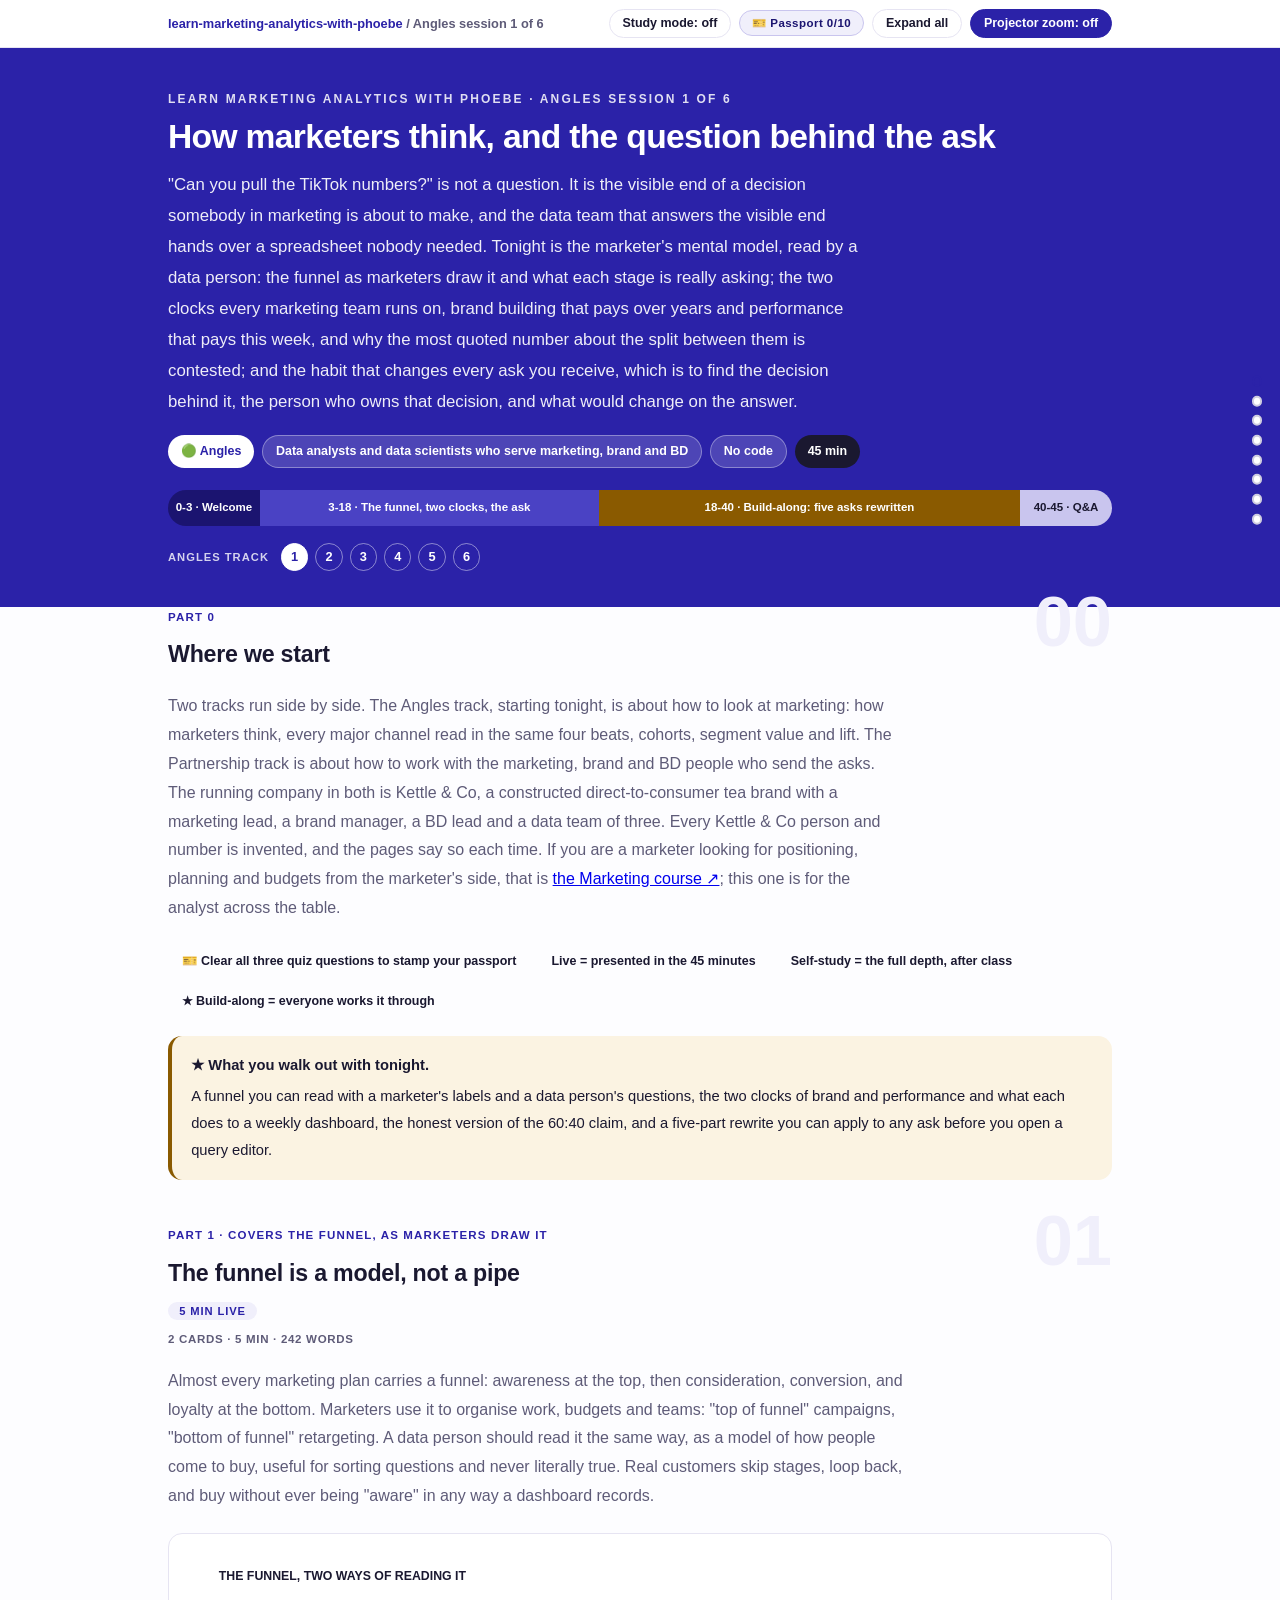
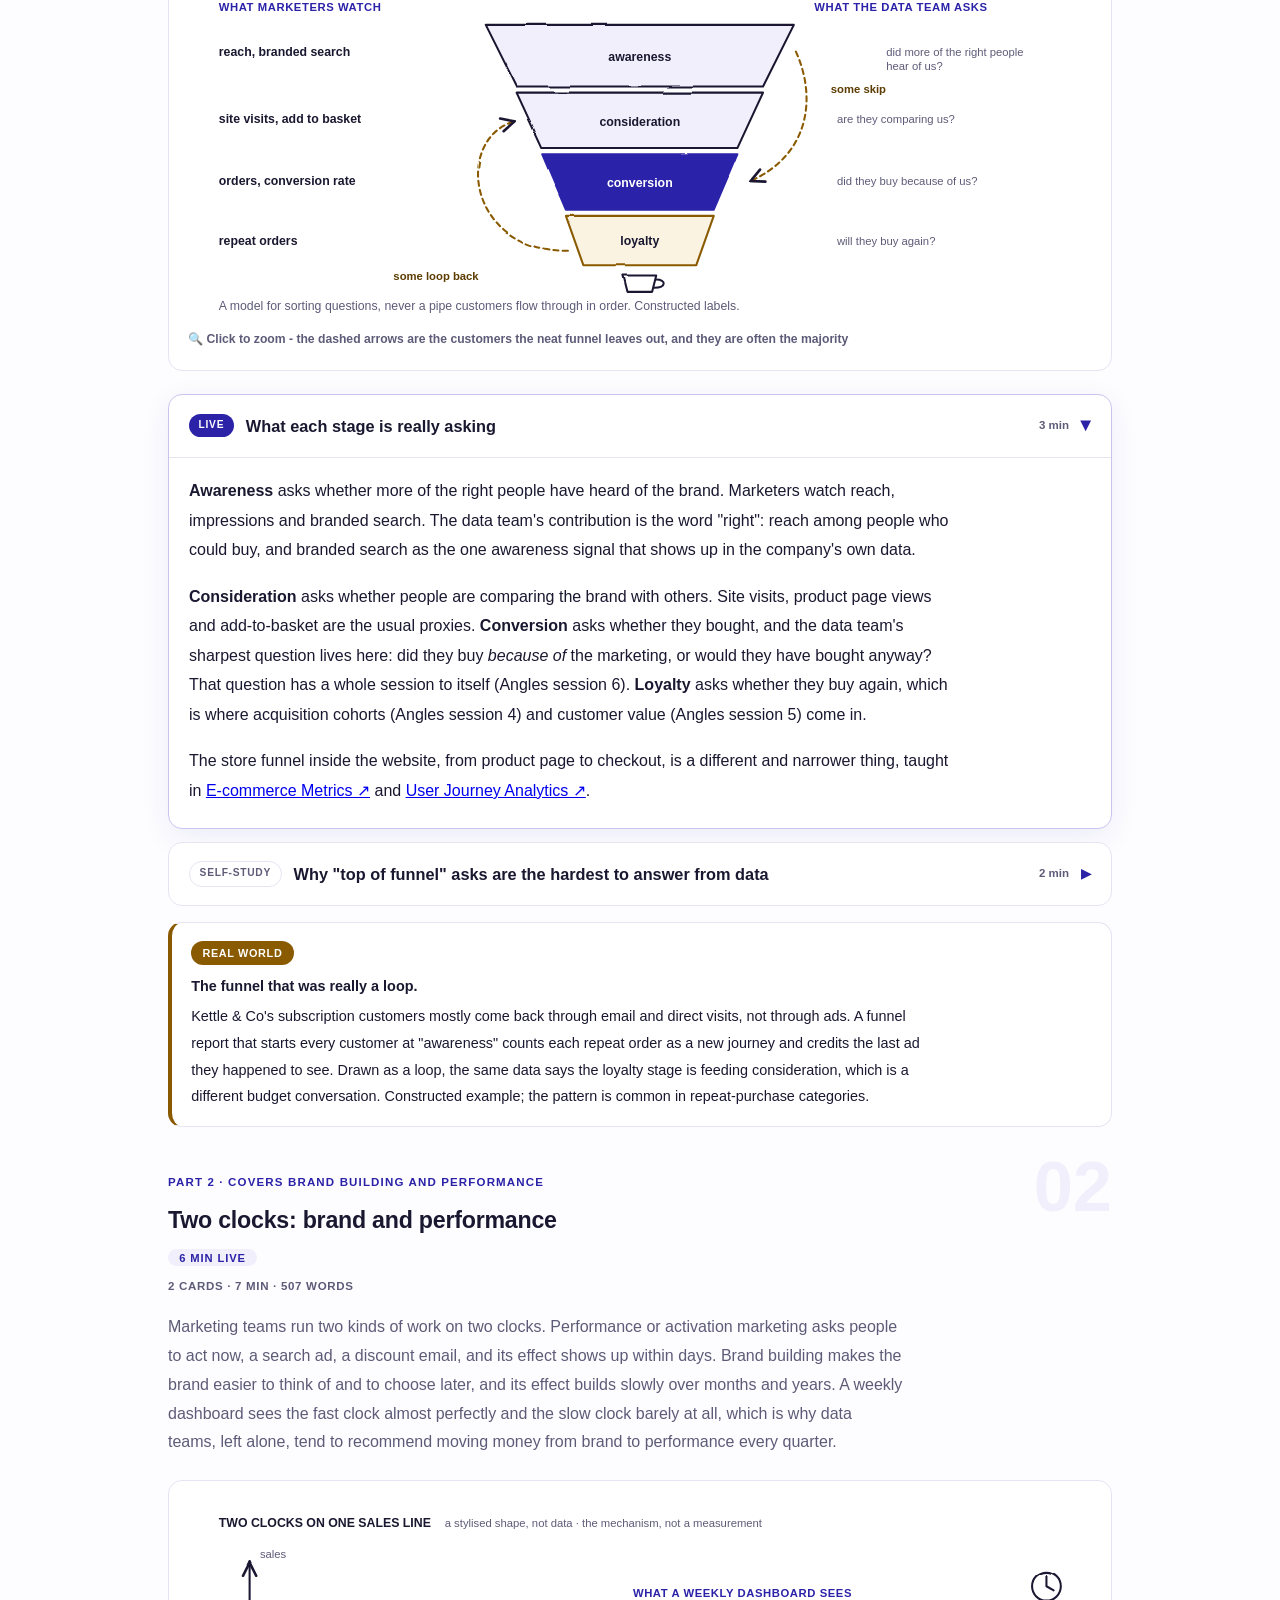
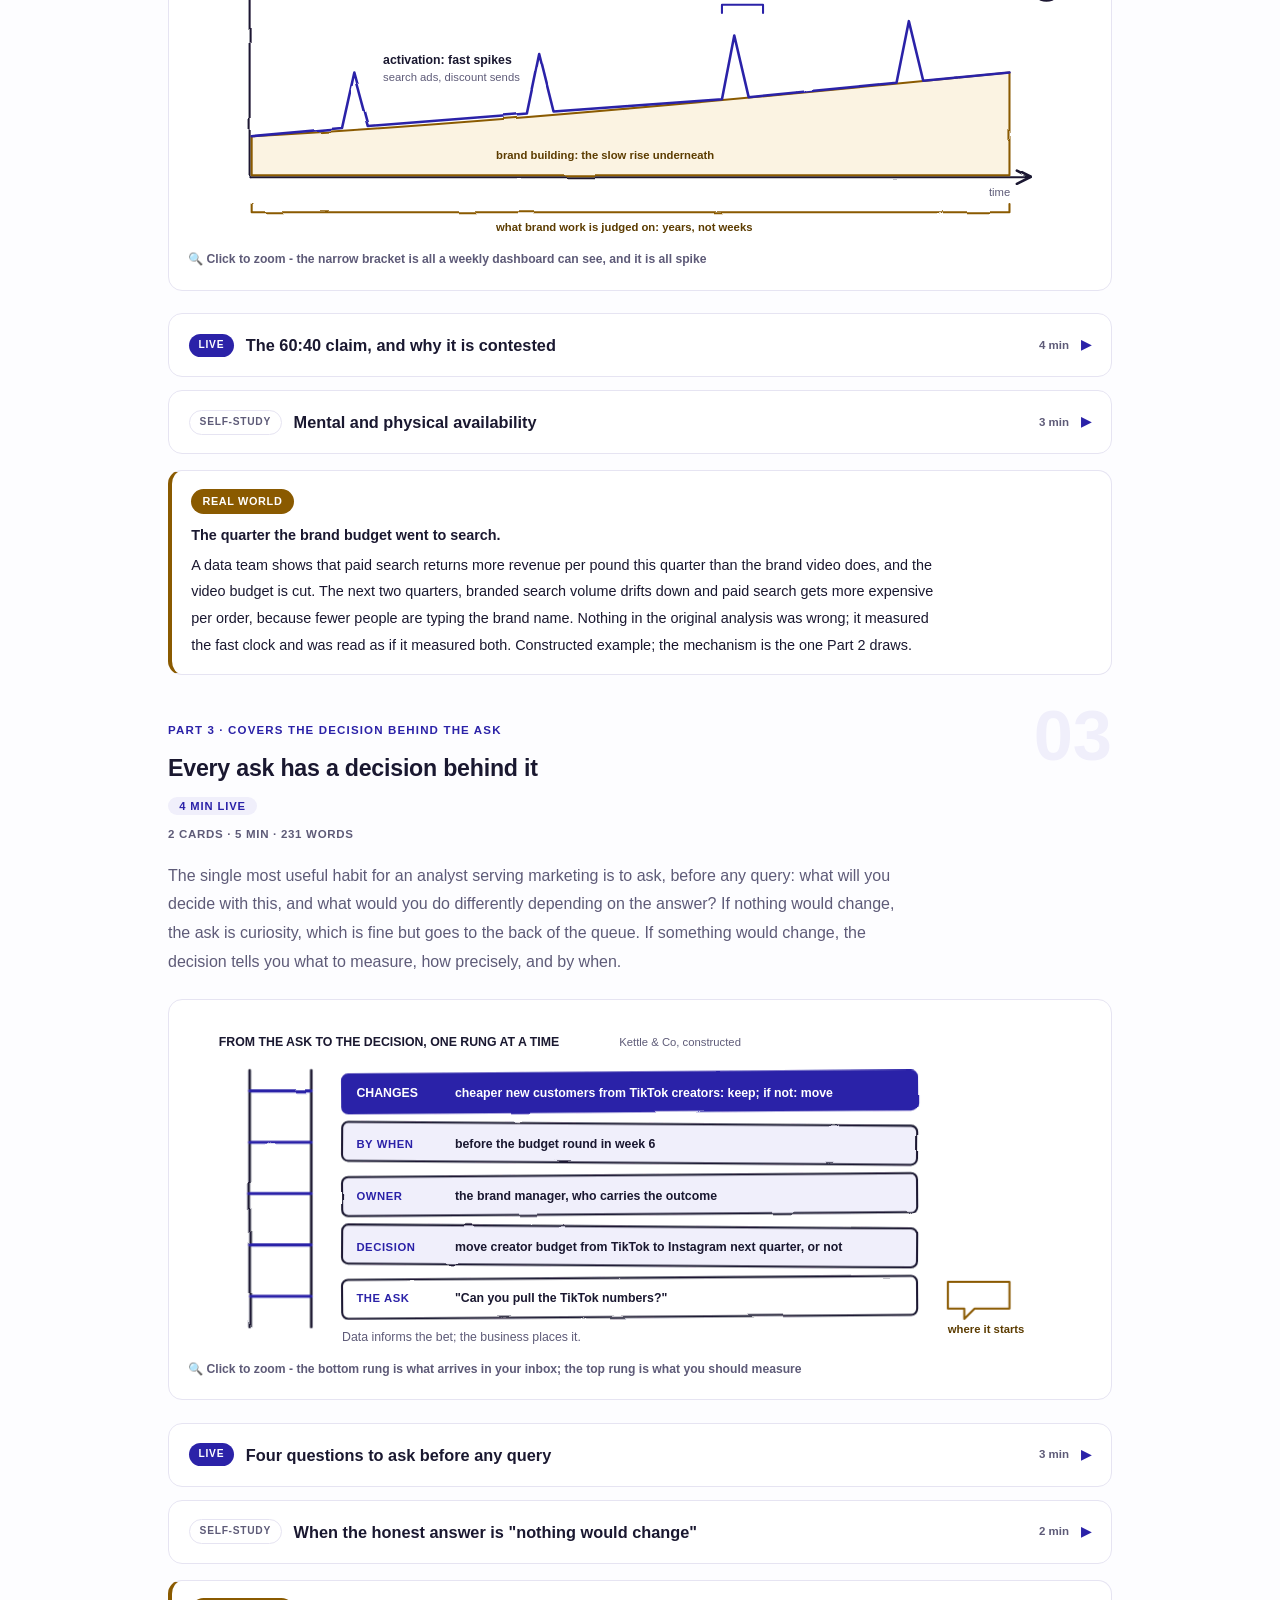
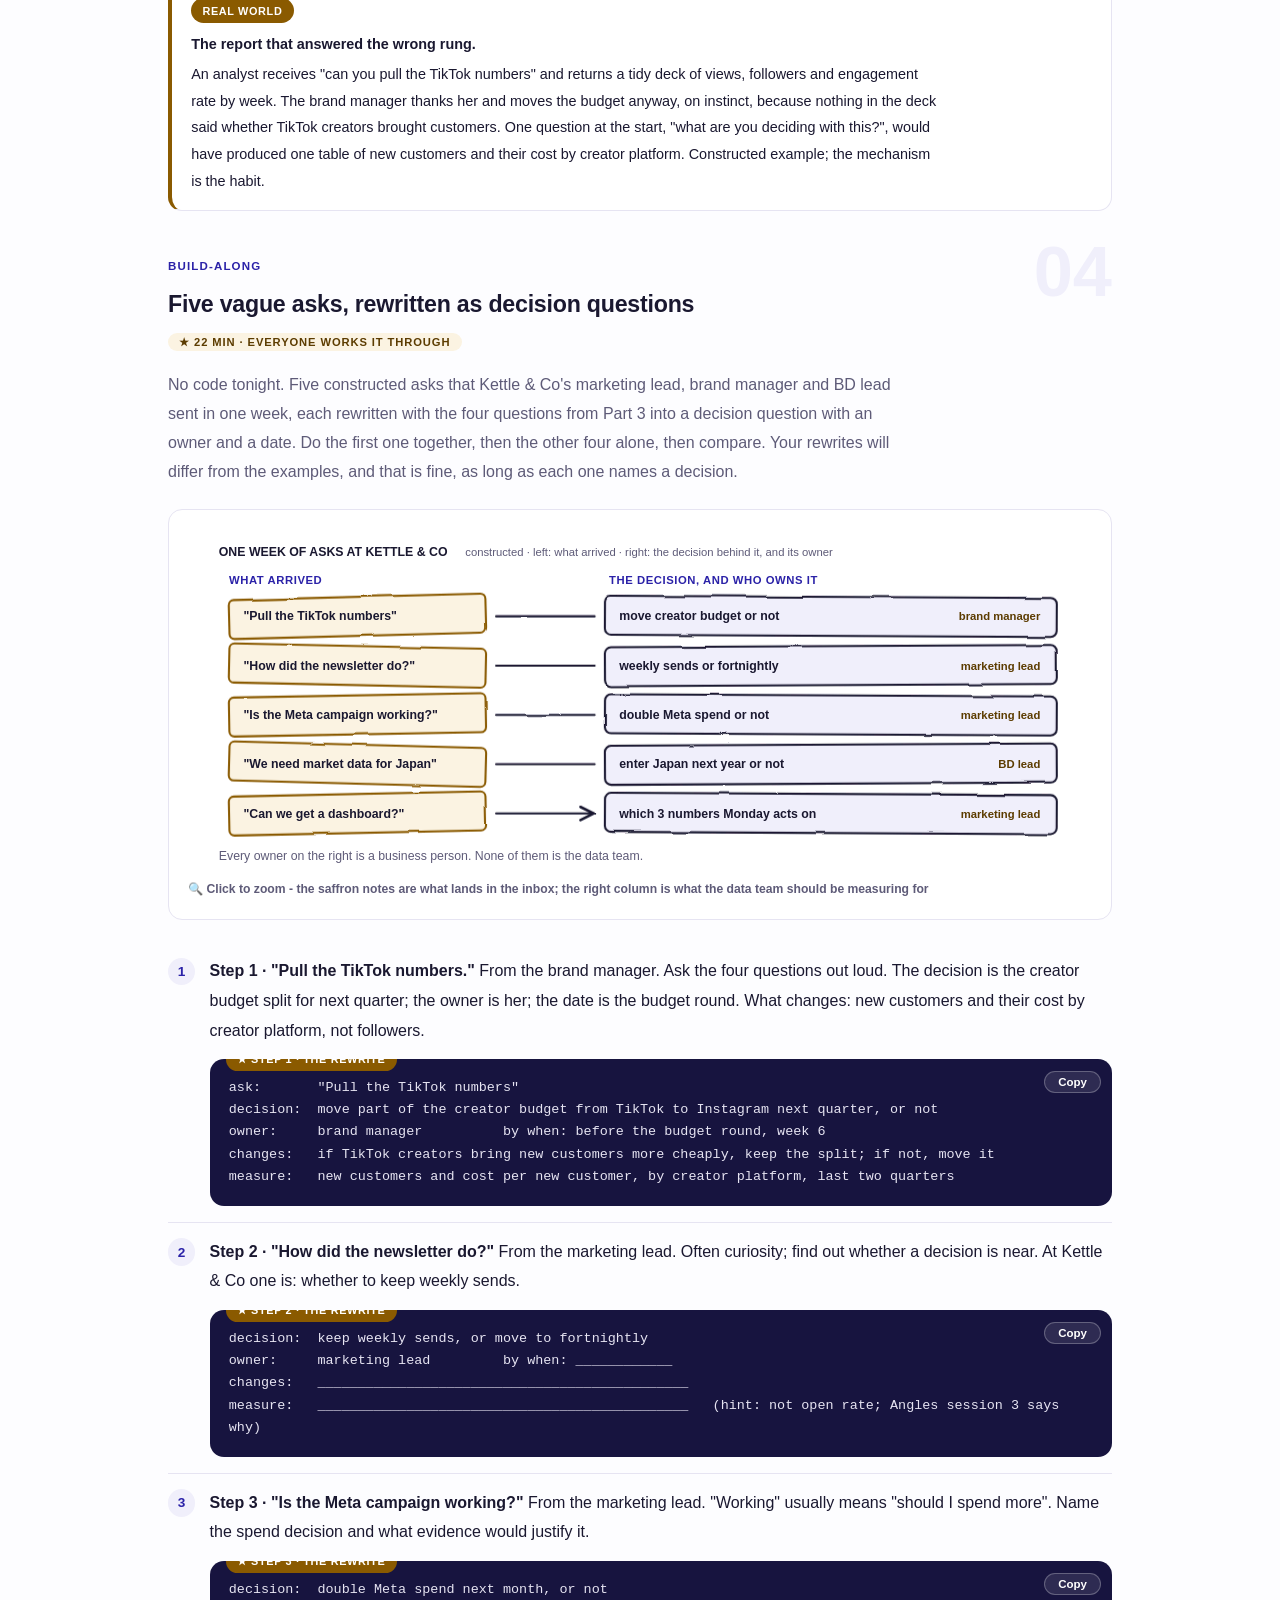
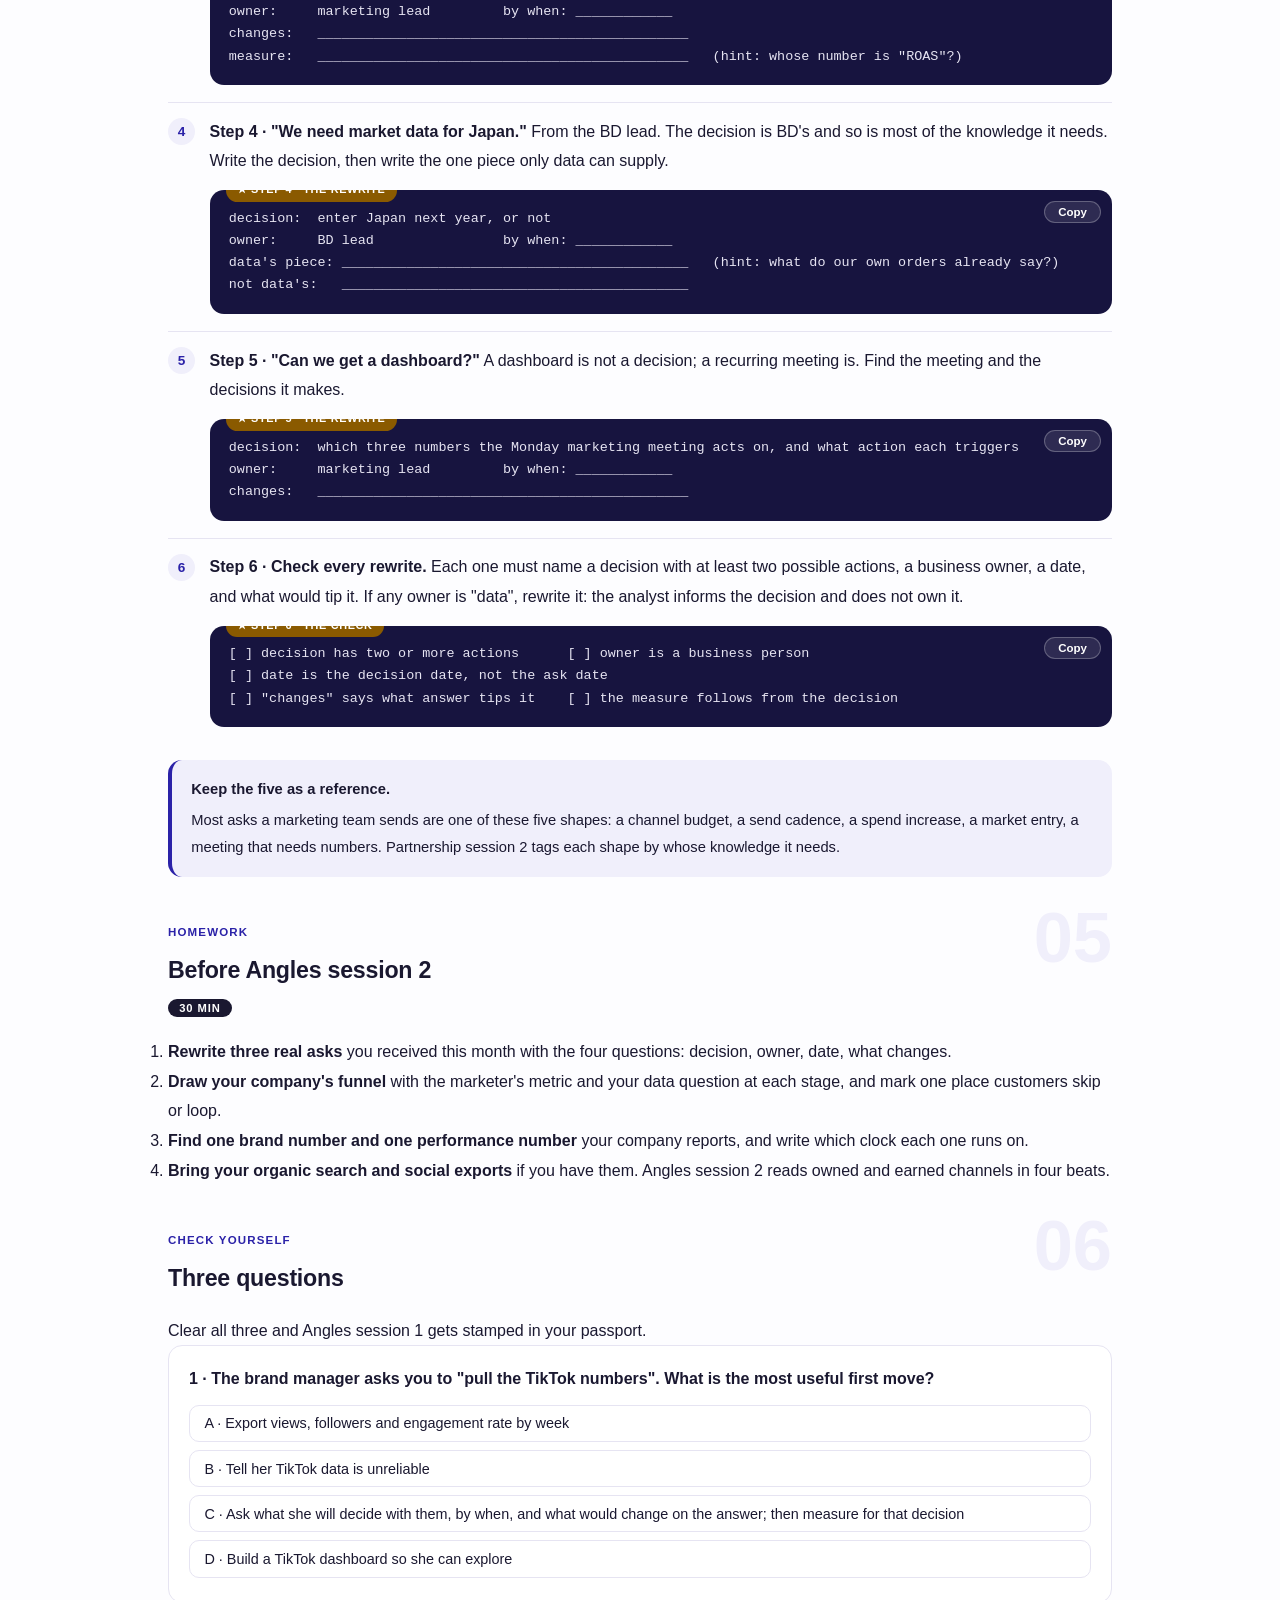
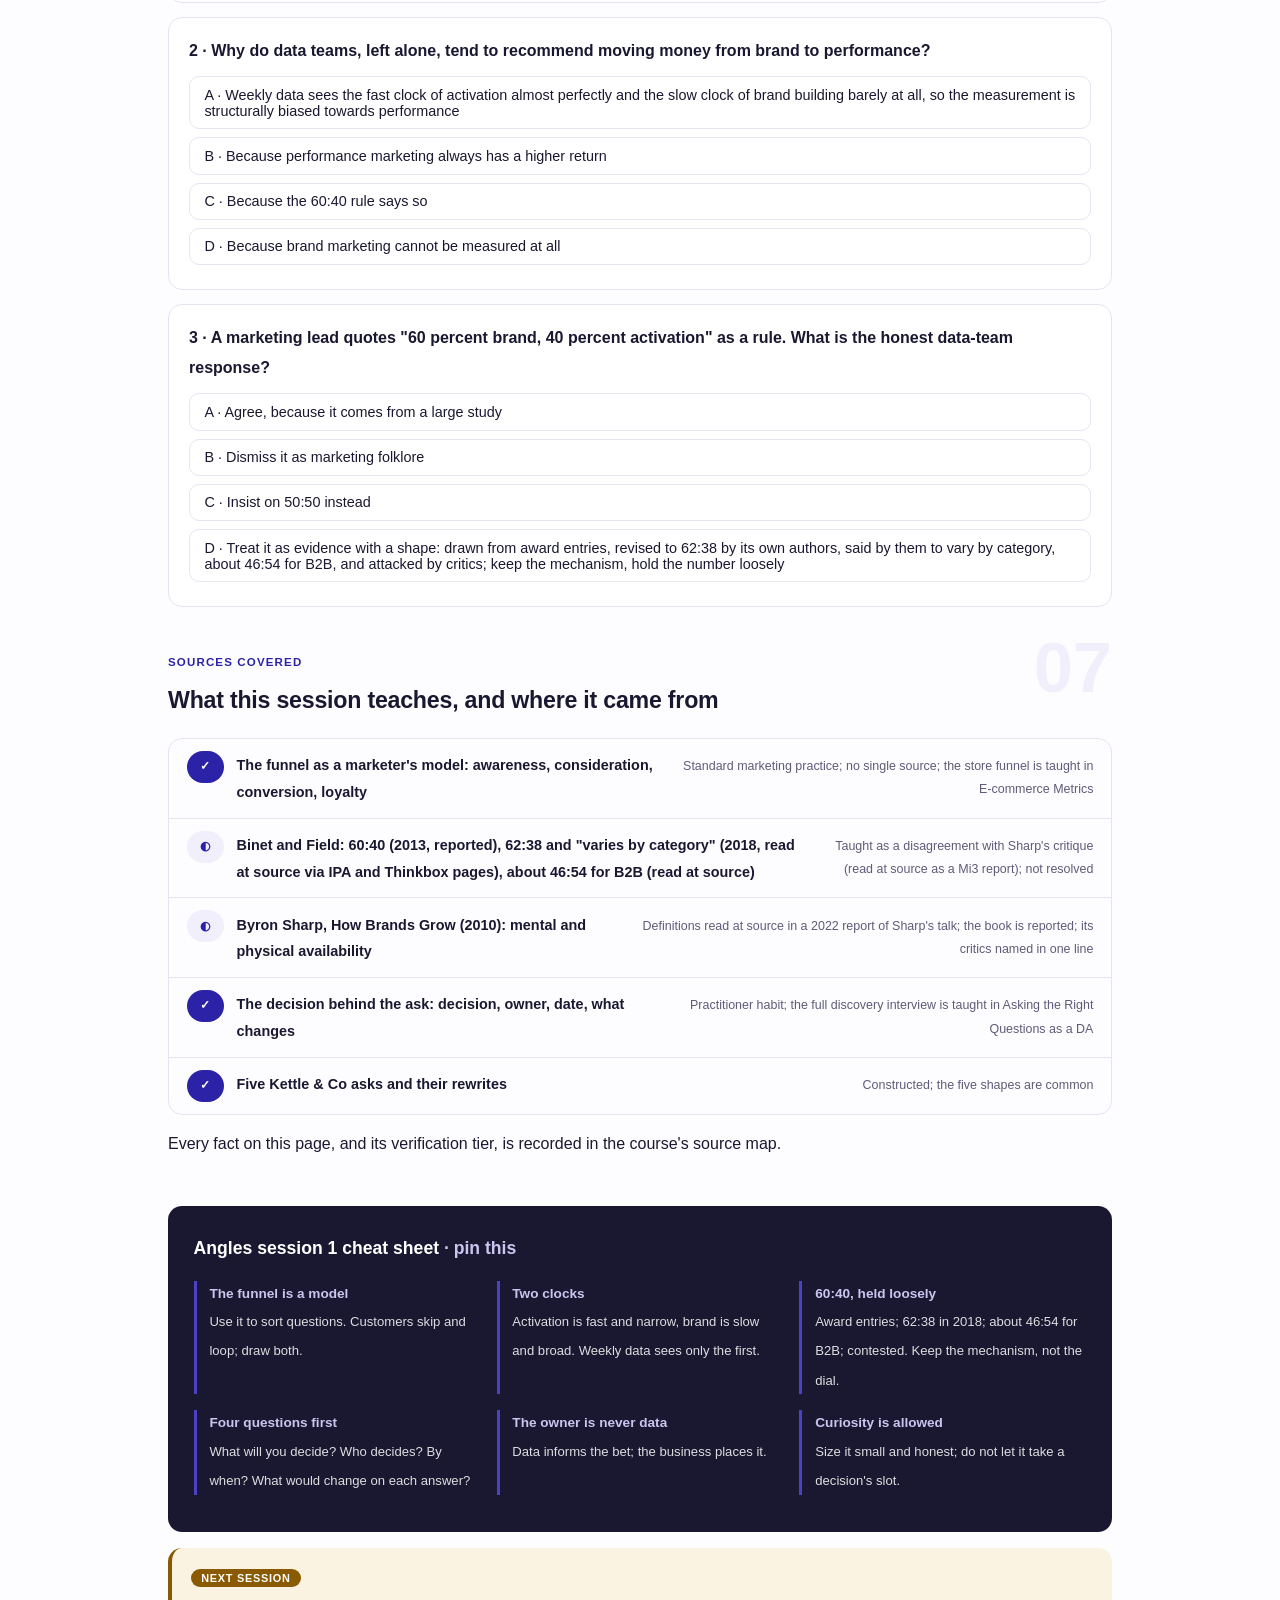
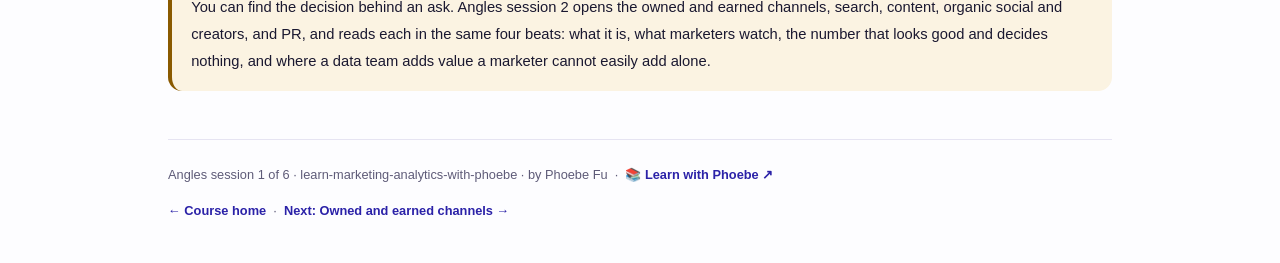
==== courses/a1-how-marketers-think.html @ 6d0f3431 "Marketing Analytics for Data Teams: 10 sessions (Angles 6 + Partnership 4) with the request triage b" ====
<!DOCTYPE html>
<html lang="en">
<head>
<meta charset="UTF-8">
<meta name="viewport" content="width=device-width, initial-scale=1.0">
<!-- social:start -->
<meta name="description" content="Angles session 1 of 6. How marketers think: the funnel as they draw it, brand building against performance and the contested 60:40 split, and the habit that changes every ask a data team receives, finding the decision behind it, who owns that decision, and what would change on the answer.">
<meta property="og:type" content="article">
<meta property="og:site_name" content="Learn with Phoebe">
<meta property="og:title" content="How marketers think, and the question behind the ask - learn marketing analytics with phoebe">
<meta property="og:description" content="Angles session 1 of 6. The funnel, the two clocks of brand and performance, and turning a vague ask into a decision question.">
<meta property="og:url" content="https://phoebefu6.github.io/learn-marketing-analytics-with-phoebe/courses/a1-how-marketers-think.html">
<meta property="og:image" content="https://phoebefu6.github.io/learn-marketing-analytics-with-phoebe/assets/og-cover.png">
<meta property="og:image:width" content="1200">
<meta property="og:image:height" content="630">
<meta name="twitter:card" content="summary_large_image">
<meta name="twitter:title" content="How marketers think, and the question behind the ask - learn marketing analytics with phoebe">
<meta name="twitter:description" content="Angles session 1 of 6. The funnel, two clocks, and the decision behind every ask.">
<meta name="twitter:image" content="https://phoebefu6.github.io/learn-marketing-analytics-with-phoebe/assets/og-cover.png">
<!-- social:end -->
<title>Angles session 1 · How marketers think, and the question behind the ask - learn marketing analytics with phoebe</title>
<link rel="stylesheet" href="../assets/style.css?v=3">
</head>
<body>

<div class="toolbar">
  <div class="wrap">
    <span class="crumb"><a href="../index.html">learn-marketing-analytics-with-phoebe</a> / Angles session 1 of 6</span>
    <button class="btn" id="toggle-all" type="button">Expand all</button>
    <button class="btn primary" id="zoom-toggle" type="button">Projector zoom: off</button>
  </div>
</div>

<header class="masthead">
  <div class="wrap">
    <div class="eyebrow">Learn Marketing Analytics with Phoebe · Angles session 1 of 6</div>
    <h1>How marketers think, and <span class="accent">the question behind the ask</span></h1>
    <p class="sub">"Can you pull the TikTok numbers?" is not a question. It is the visible end of a decision somebody in marketing is about to make, and the data team that answers the visible end hands over a spreadsheet nobody needed. Tonight is the marketer's mental model, read by a data person: the funnel as marketers draw it and what each stage is really asking; the two clocks every marketing team runs on, brand building that pays over years and performance that pays this week, and why the most quoted number about the split between them is contested; and the habit that changes every ask you receive, which is to find the decision behind it, the person who owns that decision, and what would change on the answer.</p>
    <div class="chip-row">
      <span class="chip level">🟢 Angles</span>
      <span class="chip audience">Data analysts and data scientists who serve marketing, brand and BD</span>
      <span class="chip audience">No code</span>
      <span class="chip time">45 min</span>
    </div>
    <div class="agenda">
      <span class="a1" style="flex:1">0-3 · Welcome</span>
      <span class="a2" style="flex:4">3-18 · The funnel, two clocks, the ask</span>
      <span class="a3" style="flex:5">18-40 · Build-along: five asks rewritten</span>
      <span class="a4" style="flex:1">40-45 · Q&amp;A</span>
    </div>
  </div>
</header>

<main class="wrap">

  <section class="section" id="intro">
    <div class="section-kicker">
      <span class="klabel">Part 0</span>
      <h2>Where we start</h2>
    </div>
    <p class="lede">Two tracks run side by side. The Angles track, starting tonight, is about how to look at marketing: how marketers think, every major channel read in the same four beats, cohorts, segment value and lift. The Partnership track is about how to work with the marketing, brand and BD people who send the asks. The running company in both is Kettle &amp; Co, a constructed direct-to-consumer tea brand with a marketing lead, a brand manager, a BD lead and a data team of three. Every Kettle &amp; Co person and number is invented, and the pages say so each time. If you are a marketer looking for positioning, planning and budgets from the marketer's side, that is <a href="https://phoebefu6.github.io/learn-marketing-with-phoebe/">the Marketing course ↗</a>; this one is for the analyst across the table.</p>

    <div class="legend">
      <span class="pill">🎫 Clear all three quiz questions to stamp your passport</span>
      <span class="pill">Live = presented in the 45 minutes</span>
      <span class="pill">Self-study = the full depth, after class</span>
      <span class="pill">★ Build-along = everyone works it through</span>
    </div>

    <div class="callout win">
      <p><strong>★ What you walk out with tonight.</strong> A funnel you can read with a marketer's labels and a data person's questions, the two clocks of brand and performance and what each does to a weekly dashboard, the honest version of the 60:40 claim, and a five-part rewrite you can apply to any ask before you open a query editor.</p>
    </div>
  </section>

  <section class="section" id="part-1">
    <div class="section-kicker">
      <span class="klabel">Part 1 · covers the funnel, as marketers draw it</span>
      <h2>The funnel is a model, not a pipe</h2>
      <span class="tag concept">5 min live</span>
    </div>
    <p class="lede">Almost every marketing plan carries a funnel: awareness at the top, then consideration, conversion, and loyalty at the bottom. Marketers use it to organise work, budgets and teams: "top of funnel" campaigns, "bottom of funnel" retargeting. A data person should read it the same way, as a model of how people come to buy, useful for sorting questions and never literally true. Real customers skip stages, loop back, and buy without ever being "aware" in any way a dashboard records.</p>

    <figure class="zoomable">
      <svg viewBox="0 0 880 356" xmlns="http://www.w3.org/2000/svg" role="img" aria-label="A hand-drawn funnel of four bands: awareness, consideration, conversion, loyalty. On the left, what marketers watch at each band: reach and branded search, site visits and add to basket, orders and conversion rate, repeat orders. On the right, the data team's question at each band: did more of the right people hear of us, are they comparing us, did they buy because of us, will they buy again. A dashed arrow loops from loyalty back to consideration, and another skips from awareness straight to conversion.">
        <defs>
          <filter id="a1aSk" x="-3%" y="-3%" width="106%" height="106%"><feTurbulence type="fractalNoise" baseFrequency="0.02" numOctaves="2" seed="3" result="n"/><feDisplacementMap in="SourceGraphic" in2="n" scale="2.4" xChannelSelector="R" yChannelSelector="G"/></filter>
          <pattern id="a1aHc" patternUnits="userSpaceOnUse" width="7" height="7" patternTransform="rotate(-38)"><line x1="0" y1="0" x2="0" y2="7" stroke="#2B22A8" stroke-width="1" opacity=".5"/></pattern>
          <marker id="a1aAr" viewBox="0 0 10 10" refX="9" refY="5" markerWidth="8" markerHeight="8" orient="auto"><path d="M1 1 L9 5 L1 9" fill="none" stroke="#1A1830" stroke-width="1.6" stroke-linecap="round"/></marker>
        </defs>
        <style>
          .a1aH { font: 800 12px Inter, sans-serif; fill: #1A1830; }
          .a1aL { font: 600 12px Inter, sans-serif; fill: #1A1830; }
          .a1aS { font: 400 11px Inter, sans-serif; fill: #5E5B78; }
          .a1aB { font: 800 11px Inter, sans-serif; fill: #5C3C00; }
          .a1aA { font: 700 11px Inter, sans-serif; fill: #2B22A8; letter-spacing: .05em; }
          .a1aW { font: 800 12px Inter, sans-serif; fill: #FFFFFF; }
          .a1aN { font: 400 12px Inter, sans-serif; fill: #5E5B78; }
        </style>

        <text class="a1aH" x="30" y="26">THE FUNNEL, TWO WAYS OF READING IT</text>
        <text class="a1aA" x="30" y="56">WHAT MARKETERS WATCH</text>
        <text class="a1aA" x="610" y="56">WHAT THE DATA TEAM ASKS</text>

        <g filter="url(#a1aSk)" fill="none" stroke="#1A1830" stroke-width="2" stroke-linecap="round" stroke-linejoin="round">
          <path d="M290 70 L590 70 L560 130 L320 130 Z" fill="#F0EFFB"/>
          <path d="M320 136 L560 136 L535 190 L345 190 Z" fill="#F0EFFB"/>
          <path d="M345 196 L535 196 L512 250 L368 250 Z" fill="#2B22A8" stroke="#2B22A8"/>
          <path d="M368 256 L512 256 L495 304 L385 304 Z" fill="#FBF3E2" stroke="#8A5A00"/>
          <!-- skip: awareness straight to conversion -->
          <path d="M592 96 C612 140 606 196 548 222" stroke="#8A5A00" stroke-dasharray="5 4" marker-end="url(#a1aAr)"/>
          <!-- loop: loyalty back to consideration -->
          <path d="M370 290 C270 290 260 180 318 164" stroke="#8A5A00" stroke-dasharray="5 4" marker-end="url(#a1aAr)"/>
          <!-- doodle: a teacup at the bottom of the funnel -->
          <path d="M424 314 L456 314 L452 330 L428 330 Z"/>
          <path d="M456 318 C466 318 466 326 454 326"/>
        </g>

        <text class="a1aL" x="440" y="105" text-anchor="middle">awareness</text>
        <text class="a1aL" x="440" y="168" text-anchor="middle">consideration</text>
        <text class="a1aW" x="440" y="228" text-anchor="middle">conversion</text>
        <text class="a1aL" x="440" y="284" text-anchor="middle">loyalty</text>

        <text class="a1aL" x="30" y="100">reach, branded search</text>
        <text class="a1aL" x="30" y="166">site visits, add to basket</text>
        <text class="a1aL" x="30" y="226">orders, conversion rate</text>
        <text class="a1aL" x="30" y="284">repeat orders</text>

        <text class="a1aS" x="680" y="100">did more of the right people</text>
        <text class="a1aS" x="680" y="114">hear of us?</text>
        <text class="a1aS" x="632" y="166">are they comparing us?</text>
        <text class="a1aS" x="632" y="226">did they buy because of us?</text>
        <text class="a1aS" x="632" y="284">will they buy again?</text>

        <text class="a1aB" x="626" y="136">some skip</text>
        <text class="a1aB" x="200" y="318">some loop back</text>

        <text class="a1aN" x="30" y="348">A model for sorting questions, never a pipe customers flow through in order. Constructed labels.</text>
      </svg>
      <figcaption>🔍 Click to zoom - the dashed arrows are the customers the neat funnel leaves out, and they are often the majority</figcaption>
    </figure>

    <details class="card" open>
      <summary><span class="mode live">Live</span>What each stage is really asking<span class="mini">3 min</span><span class="caret">▶</span></summary>
      <div class="body">
        <p><strong>Awareness</strong> asks whether more of the right people have heard of the brand. Marketers watch reach, impressions and branded search. The data team's contribution is the word "right": reach among people who could buy, and branded search as the one awareness signal that shows up in the company's own data.</p>
        <p><strong>Consideration</strong> asks whether people are comparing the brand with others. Site visits, product page views and add-to-basket are the usual proxies. <strong>Conversion</strong> asks whether they bought, and the data team's sharpest question lives here: did they buy <em>because of</em> the marketing, or would they have bought anyway? That question has a whole session to itself (Angles session 6). <strong>Loyalty</strong> asks whether they buy again, which is where acquisition cohorts (Angles session 4) and customer value (Angles session 5) come in.</p>
        <p>The store funnel inside the website, from product page to checkout, is a different and narrower thing, taught in <a href="https://phoebefu6.github.io/learn-ecommerce-metrics-with-phoebe/">E-commerce Metrics ↗</a> and <a href="https://phoebefu6.github.io/learn-user-journey-analytics-with-phoebe/">User Journey Analytics ↗</a>.</p>
      </div>
    </details>

    <details class="card">
      <summary><span class="mode self">Self-study</span>Why "top of funnel" asks are the hardest to answer from data<span class="mini">2 min</span><span class="caret">▶</span></summary>
      <div class="body">
        <p>The further up the funnel, the less of it lives in the company's own data. A conversion is a row in the order table. Awareness is in people's heads, measured by surveys and estimated by platforms. So asks about the top of the funnel are where data teams are most tempted to over-promise ("we can measure brand awareness from clicks") and where the honest answer is often "here is the one signal we can see, branded search, and here is what it cannot tell you".</p>
      </div>
    </details>

    <div class="callout example">
      <span class="ex-pill">Real world</span>
      <p><strong>The funnel that was really a loop.</strong> Kettle &amp; Co's subscription customers mostly come back through email and direct visits, not through ads. A funnel report that starts every customer at "awareness" counts each repeat order as a new journey and credits the last ad they happened to see. Drawn as a loop, the same data says the loyalty stage is feeding consideration, which is a different budget conversation. Constructed example; the pattern is common in repeat-purchase categories.</p>
    </div>
  </section>

  <section class="section" id="part-2">
    <div class="section-kicker">
      <span class="klabel">Part 2 · covers brand building and performance</span>
      <h2>Two clocks: brand and performance</h2>
      <span class="tag concept">6 min live</span>
    </div>
    <p class="lede">Marketing teams run two kinds of work on two clocks. Performance or activation marketing asks people to act now, a search ad, a discount email, and its effect shows up within days. Brand building makes the brand easier to think of and to choose later, and its effect builds slowly over months and years. A weekly dashboard sees the fast clock almost perfectly and the slow clock barely at all, which is why data teams, left alone, tend to recommend moving money from brand to performance every quarter.</p>

    <figure class="zoomable">
      <svg viewBox="0 0 880 330" xmlns="http://www.w3.org/2000/svg" role="img" aria-label="A hand-drawn sales line over two years. A slowly rising baseline is shaded saffron and labelled brand building, slow. Sharp short spikes sit on top of it, labelled activation, fast. A narrow bracket over one spike is labelled what a weekly dashboard sees. A wide bracket over the whole baseline is labelled what brand work is judged on.">
        <defs>
          <filter id="a1bSk" x="-3%" y="-3%" width="106%" height="106%"><feTurbulence type="fractalNoise" baseFrequency="0.02" numOctaves="2" seed="17" result="n"/><feDisplacementMap in="SourceGraphic" in2="n" scale="2.4" xChannelSelector="R" yChannelSelector="G"/></filter>
          <pattern id="a1bHc" patternUnits="userSpaceOnUse" width="7" height="7" patternTransform="rotate(-38)"><line x1="0" y1="0" x2="0" y2="7" stroke="#2B22A8" stroke-width="1" opacity=".5"/></pattern>
          <marker id="a1bAr" viewBox="0 0 10 10" refX="9" refY="5" markerWidth="8" markerHeight="8" orient="auto"><path d="M1 1 L9 5 L1 9" fill="none" stroke="#1A1830" stroke-width="1.6" stroke-linecap="round"/></marker>
        </defs>
        <style>
          .a1bH { font: 800 12px Inter, sans-serif; fill: #1A1830; }
          .a1bL { font: 600 12px Inter, sans-serif; fill: #1A1830; }
          .a1bS { font: 400 11px Inter, sans-serif; fill: #5E5B78; }
          .a1bB { font: 800 11px Inter, sans-serif; fill: #5C3C00; }
          .a1bA { font: 700 11px Inter, sans-serif; fill: #2B22A8; letter-spacing: .05em; }
          .a1bN { font: 400 12px Inter, sans-serif; fill: #5E5B78; }
        </style>

        <text class="a1bH" x="30" y="26">TWO CLOCKS ON ONE SALES LINE</text>
        <text class="a1bS" x="250" y="26">a stylised shape, not data · the mechanism, not a measurement</text>

        <g filter="url(#a1bSk)" fill="none" stroke="#1A1830" stroke-width="2" stroke-linecap="round" stroke-linejoin="round">
          <path d="M60 270 L820 270" marker-end="url(#a1bAr)"/>
          <path d="M60 270 L60 60" marker-end="url(#a1bAr)"/>
          <!-- the slowly rising base (brand) -->
          <path d="M62 268 L62 230 C260 220 520 196 800 168 L800 268 Z" fill="#FBF3E2" stroke="#8A5A00"/>
          <!-- spikes on top (activation) -->
          <path d="M62 230 L150 222 L162 168 L176 220 L330 208 L342 150 L356 206 L520 194 L532 132 L546 192 L690 178 L702 118 L716 176 L800 168" stroke="#2B22A8" stroke-width="2.5"/>
          <!-- narrow bracket: weekly dashboard -->
          <path d="M520 110 L520 102 L560 102 L560 110" stroke="#2B22A8"/>
          <!-- wide bracket: brand -->
          <path d="M62 296 L62 304 L800 304 L800 296" stroke="#8A5A00"/>
          <!-- doodle: a small clock -->
          <circle cx="836" cy="84" r="14"/>
          <path d="M836 84 L836 74 M836 84 L843 88"/>
        </g>

        <text class="a1bA" x="540" y="94" text-anchor="middle">WHAT A WEEKLY DASHBOARD SEES</text>
        <text class="a1bL" x="190" y="160">activation: fast spikes</text>
        <text class="a1bS" x="190" y="176">search ads, discount sends</text>
        <text class="a1bB" x="300" y="252">brand building: the slow rise underneath</text>
        <text class="a1bB" x="300" y="322">what brand work is judged on: years, not weeks</text>
        <text class="a1bS" x="70" y="56">sales</text>
        <text class="a1bS" x="780" y="288">time</text>
      </svg>
      <figcaption>🔍 Click to zoom - the narrow bracket is all a weekly dashboard can see, and it is all spike</figcaption>
    </figure>

    <details class="card">
      <summary><span class="mode live">Live</span>The 60:40 claim, and why it is contested<span class="mini">4 min</span><span class="caret">▶</span></summary>
      <div class="body">
        <p>The most quoted number in this debate comes from Les Binet and Peter Field's <em>The Long and the Short of It</em> (IPA, 2013). As summarised from the report, it drew on a databank of 996 campaigns from IPA Effectiveness Awards entries between 1980 and 2010 and put the best long-run balance at around 60 percent of budget on brand building and 40 percent on activation (reported; the report itself is paid and was not read). Marketers quote it as a rule. A data person should hold it as evidence with a shape, and four features of that shape matter.</p>
        <p><strong>The sample.</strong> Award entries are campaigns that agencies chose to submit because they worked: a real body of evidence and a selected one. <strong>The category.</strong> Binet and Field's own later work, <em>Effectiveness in Context</em> (2018), says the ratio varies by market category, business model, brand life stage and size, and an IPA-hosted article puts its headline at 62:38 (read at source). <strong>B2B.</strong> Their report for the LinkedIn B2B Institute gives around 46 percent brand and 54 percent activation from IPA B2B cases of 1998 to 2018, calls it a rough estimate from a small sample, and carries a pull-quote saying 50/50 that disagrees with its own body text (read at source). <strong>The critics.</strong> Byron Sharp, as reported by the trade outlet Mi3 in August 2022, called the rule very misleading, objecting to the award-entry data and to "activation" never being defined (read at source as a report of a talk). Field's reply is reported only.</p>
        <p>Both sides agree that brands need long-term brand building and short-term activation. The fight is over whether one number means anything. Teach it that way, and never resolve it in a budget meeting.</p>
        <p>What survives the caveats is the mechanism in the figure above: brand effects are slow and broad, activation effects are fast and narrow, and a measurement system built on weekly data is structurally biased towards the fast one. That is worth saying in a budget meeting even when nobody can say whether the right split is 60:40 or 50:50.</p>
      </div>
    </details>

    <details class="card">
      <summary><span class="mode self">Self-study</span>Mental and physical availability<span class="mini">3 min</span><span class="caret">▶</span></summary>
      <div class="body">
        <p>Byron Sharp's <em>How Brands Grow</em> (2010), from the Ehrenberg-Bass Institute, is the other framework a data person will hear quoted. Its two central ideas, in Sharp's own words as reported from a 2022 talk: <strong>mental availability</strong>, buyers being able to notice or consider the brand, and <strong>physical availability</strong>, the brand being easy to buy. He argues growth largely depends on both, and that they must overlap: being known and hard to buy does not work. The book itself is reported here, not read. The useful part for an analyst is that both translate into questions the company's own data can partly answer: branded search and direct traffic as rough mental-availability signals, and stock-outs, listings and delivery coverage as physical availability.</p>
        <p>Like the 60:40 split, the framework has critics who argue it over-generalises from repeat-purchase categories. Tea is one of those categories, so it fits Kettle &amp; Co better than it would fit a company selling one sofa per customer per decade.</p>
      </div>
    </details>

    <div class="callout example">
      <span class="ex-pill">Real world</span>
      <p><strong>The quarter the brand budget went to search.</strong> A data team shows that paid search returns more revenue per pound this quarter than the brand video does, and the video budget is cut. The next two quarters, branded search volume drifts down and paid search gets more expensive per order, because fewer people are typing the brand name. Nothing in the original analysis was wrong; it measured the fast clock and was read as if it measured both. Constructed example; the mechanism is the one Part 2 draws.</p>
    </div>
  </section>

  <section class="section" id="part-3">
    <div class="section-kicker">
      <span class="klabel">Part 3 · covers the decision behind the ask</span>
      <h2>Every ask has a decision behind it</h2>
      <span class="tag concept">4 min live</span>
    </div>
    <p class="lede">The single most useful habit for an analyst serving marketing is to ask, before any query: what will you decide with this, and what would you do differently depending on the answer? If nothing would change, the ask is curiosity, which is fine but goes to the back of the queue. If something would change, the decision tells you what to measure, how precisely, and by when.</p>

    <figure class="zoomable">
      <svg viewBox="0 0 880 320" xmlns="http://www.w3.org/2000/svg" role="img" aria-label="A hand-drawn ladder of five rungs turning a vague ask into a decision question. Bottom rung, the ask: can you pull the TikTok numbers. Then the decision: move creator budget from TikTok to Instagram next quarter or not. Then the owner: the brand manager. Then the date: before the budget round in week 6. Top rung, what changes: if TikTok creators bring new customers at a lower cost, keep it; if not, move it. A note says data informs the bet; the business places it.">
        <defs>
          <filter id="a1cSk" x="-3%" y="-3%" width="106%" height="106%"><feTurbulence type="fractalNoise" baseFrequency="0.02" numOctaves="2" seed="31" result="n"/><feDisplacementMap in="SourceGraphic" in2="n" scale="2.4" xChannelSelector="R" yChannelSelector="G"/></filter>
          <pattern id="a1cHc" patternUnits="userSpaceOnUse" width="7" height="7" patternTransform="rotate(-38)"><line x1="0" y1="0" x2="0" y2="7" stroke="#2B22A8" stroke-width="1" opacity=".5"/></pattern>
          <marker id="a1cAr" viewBox="0 0 10 10" refX="9" refY="5" markerWidth="8" markerHeight="8" orient="auto"><path d="M1 1 L9 5 L1 9" fill="none" stroke="#1A1830" stroke-width="1.6" stroke-linecap="round"/></marker>
        </defs>
        <style>
          .a1cH { font: 800 12px Inter, sans-serif; fill: #1A1830; }
          .a1cL { font: 600 12px Inter, sans-serif; fill: #1A1830; }
          .a1cS { font: 400 11px Inter, sans-serif; fill: #5E5B78; }
          .a1cB { font: 800 11px Inter, sans-serif; fill: #5C3C00; }
          .a1cA { font: 700 11px Inter, sans-serif; fill: #2B22A8; letter-spacing: .05em; }
          .a1cW { font: 800 12px Inter, sans-serif; fill: #FFFFFF; }
          .a1cN { font: 400 12px Inter, sans-serif; fill: #5E5B78; }
        </style>

        <text class="a1cH" x="30" y="26">FROM THE ASK TO THE DECISION, ONE RUNG AT A TIME</text>
        <text class="a1cS" x="420" y="26">Kettle &amp; Co, constructed</text>

        <g filter="url(#a1cSk)" fill="none" stroke="#1A1830" stroke-width="2" stroke-linecap="round" stroke-linejoin="round">
          <!-- ladder rails -->
          <path d="M60 300 L60 50 M120 300 L120 50" stroke-width="2.5"/>
          <path d="M60 270 L120 270 M60 220 L120 220 M60 170 L120 170 M60 120 L120 120 M60 70 L120 70" stroke="#2B22A8" stroke-width="3"/>
          <!-- rung cards -->
          <rect x="150" y="252" width="560" height="38" rx="6" transform="rotate(-0.4 430 271)" fill="#FFFFFF"/>
          <rect x="150" y="202" width="560" height="38" rx="6" transform="rotate(0.4 430 221)" fill="#F0EFFB"/>
          <rect x="150" y="152" width="560" height="38" rx="6" transform="rotate(-0.4 430 171)" fill="#F0EFFB"/>
          <rect x="150" y="102" width="560" height="38" rx="6" transform="rotate(0.4 430 121)" fill="#F0EFFB"/>
          <rect x="150" y="52" width="560" height="38" rx="6" transform="rotate(-0.4 430 71)" fill="#2B22A8" stroke="#2B22A8"/>
          <!-- doodle: a speech bubble by the ask -->
          <path d="M740 256 L800 256 L800 282 L766 282 L756 292 L756 282 L740 282 Z" stroke="#8A5A00"/>
        </g>

        <text class="a1cA" x="164" y="276">THE ASK</text>
        <text class="a1cL" x="260" y="276">"Can you pull the TikTok numbers?"</text>
        <text class="a1cA" x="164" y="226">DECISION</text>
        <text class="a1cL" x="260" y="226">move creator budget from TikTok to Instagram next quarter, or not</text>
        <text class="a1cA" x="164" y="176">OWNER</text>
        <text class="a1cL" x="260" y="176">the brand manager, who carries the outcome</text>
        <text class="a1cA" x="164" y="126">BY WHEN</text>
        <text class="a1cL" x="260" y="126">before the budget round in week 6</text>
        <text class="a1cW" x="164" y="76">CHANGES</text>
        <text class="a1cW" x="260" y="76">cheaper new customers from TikTok creators: keep; if not: move</text>

        <text class="a1cB" x="740" y="306">where it starts</text>
        <text class="a1cN" x="150" y="314">Data informs the bet; the business places it.</text>
      </svg>
      <figcaption>🔍 Click to zoom - the bottom rung is what arrives in your inbox; the top rung is what you should measure</figcaption>
    </figure>

    <details class="card">
      <summary><span class="mode live">Live</span>Four questions to ask before any query<span class="mini">3 min</span><span class="caret">▶</span></summary>
      <div class="body">
        <p><strong>What will you decide with this?</strong> The answer names the decision, and the decision names the metric. "Pull the TikTok numbers" for a budget move needs new customers and their cost, not follower counts.</p>
        <p><strong>Who decides?</strong> The person who will carry the outcome. Usually the requester; sometimes their manager. This is the decision owner, and it is never the analyst. Data informs the bet; the business places it.</p>
        <p><strong>By when?</strong> The date the decision is made, which is often earlier than the date on the ask. Work backwards from it.</p>
        <p><strong>What would change on each answer?</strong> If both answers lead to the same action, the analysis is not needed for this decision. Say so kindly, and offer what would change the action instead.</p>
        <p>Running the full discovery conversation, with its own question set and meeting structure, is taught in <a href="https://phoebefu6.github.io/learn-asking-right-questions-as-da-with-phoebe/">Asking the Right Questions as a DA ↗</a>. Partnership session 3 turns these four questions into an intake template.</p>
      </div>
    </details>

    <details class="card">
      <summary><span class="mode self">Self-study</span>When the honest answer is "nothing would change"<span class="mini">2 min</span><span class="caret">▶</span></summary>
      <div class="body">
        <p>Some asks are curiosity or reassurance: "how did the newsletter do?" with no next newsletter decision in sight. These are not illegitimate. A marketing lead who wants to understand her channels is building judgement she will use later. The right response is to size them honestly (a small, quick, standard answer), not to refuse them and not to let them take the slot of an ask with a decision and a date attached.</p>
      </div>
    </details>

    <div class="callout example">
      <span class="ex-pill">Real world</span>
      <p><strong>The report that answered the wrong rung.</strong> An analyst receives "can you pull the TikTok numbers" and returns a tidy deck of views, followers and engagement rate by week. The brand manager thanks her and moves the budget anyway, on instinct, because nothing in the deck said whether TikTok creators brought customers. One question at the start, "what are you deciding with this?", would have produced one table of new customers and their cost by creator platform. Constructed example; the mechanism is the habit.</p>
    </div>
  </section>

  <section class="section" id="demo-1">
    <div class="section-kicker">
      <span class="klabel">Build-along</span>
      <h2>Five vague asks, rewritten as decision questions</h2>
      <span class="tag demo">★ 22 min · everyone works it through</span>
    </div>
    <p class="lede">No code tonight. Five constructed asks that Kettle &amp; Co's marketing lead, brand manager and BD lead sent in one week, each rewritten with the four questions from Part 3 into a decision question with an owner and a date. Do the first one together, then the other four alone, then compare. Your rewrites will differ from the examples, and that is fine, as long as each one names a decision.</p>

    <figure class="zoomable">
      <svg viewBox="0 0 880 330" xmlns="http://www.w3.org/2000/svg" role="img" aria-label="Five hand-drawn sticky notes on the left, each a vague ask: pull the TikTok numbers, how did the newsletter do, is the Meta campaign working, we need market data for Japan, can we get a dashboard. Arrows lead to five cards on the right, each a decision with an owner: move creator budget or not, brand manager; keep weekly sends or move to fortnightly, marketing lead; double Meta spend or not, marketing lead; enter Japan next year or not, BD lead; which three numbers the Monday meeting acts on, marketing lead.">
        <defs>
          <filter id="a1dSk" x="-3%" y="-3%" width="106%" height="106%"><feTurbulence type="fractalNoise" baseFrequency="0.02" numOctaves="2" seed="43" result="n"/><feDisplacementMap in="SourceGraphic" in2="n" scale="2.4" xChannelSelector="R" yChannelSelector="G"/></filter>
          <pattern id="a1dHc" patternUnits="userSpaceOnUse" width="7" height="7" patternTransform="rotate(-38)"><line x1="0" y1="0" x2="0" y2="7" stroke="#2B22A8" stroke-width="1" opacity=".5"/></pattern>
          <marker id="a1dAr" viewBox="0 0 10 10" refX="9" refY="5" markerWidth="8" markerHeight="8" orient="auto"><path d="M1 1 L9 5 L1 9" fill="none" stroke="#1A1830" stroke-width="1.6" stroke-linecap="round"/></marker>
        </defs>
        <style>
          .a1dH { font: 800 12px Inter, sans-serif; fill: #1A1830; }
          .a1dL { font: 600 12px Inter, sans-serif; fill: #1A1830; }
          .a1dS { font: 400 11px Inter, sans-serif; fill: #5E5B78; }
          .a1dB { font: 800 11px Inter, sans-serif; fill: #5C3C00; }
          .a1dA { font: 700 11px Inter, sans-serif; fill: #2B22A8; letter-spacing: .05em; }
          .a1dN { font: 400 12px Inter, sans-serif; fill: #5E5B78; }
        </style>

        <text class="a1dH" x="30" y="26">ONE WEEK OF ASKS AT KETTLE &amp; CO</text>
        <text class="a1dS" x="270" y="26">constructed · left: what arrived · right: the decision behind it, and its owner</text>
        <text class="a1dA" x="40" y="54">WHAT ARRIVED</text>
        <text class="a1dA" x="410" y="54">THE DECISION, AND WHO OWNS IT</text>

        <g filter="url(#a1dSk)" fill="none" stroke="#1A1830" stroke-width="2" stroke-linecap="round" stroke-linejoin="round">
          <rect x="40" y="66" width="250" height="38" rx="5" transform="rotate(-1.5 165 85)" fill="#FBF3E2" stroke="#8A5A00"/>
          <rect x="40" y="114" width="250" height="38" rx="5" transform="rotate(1.2 165 133)" fill="#FBF3E2" stroke="#8A5A00"/>
          <rect x="40" y="162" width="250" height="38" rx="5" transform="rotate(-1 165 181)" fill="#FBF3E2" stroke="#8A5A00"/>
          <rect x="40" y="210" width="250" height="38" rx="5" transform="rotate(1.5 165 229)" fill="#FBF3E2" stroke="#8A5A00"/>
          <rect x="40" y="258" width="250" height="38" rx="5" transform="rotate(-1.2 165 277)" fill="#FBF3E2" stroke="#8A5A00"/>
          <path d="M300 85 L396 85 M300 133 L396 133 M300 181 L396 181 M300 229 L396 229 M300 277 L396 277" marker-end="url(#a1dAr)"/>
          <rect x="406" y="66" width="440" height="38" rx="6" transform="rotate(0.3 626 85)" fill="#F0EFFB"/>
          <rect x="406" y="114" width="440" height="38" rx="6" transform="rotate(-0.3 626 133)" fill="#F0EFFB"/>
          <rect x="406" y="162" width="440" height="38" rx="6" transform="rotate(0.3 626 181)" fill="#F0EFFB"/>
          <rect x="406" y="210" width="440" height="38" rx="6" transform="rotate(-0.3 626 229)" fill="#F0EFFB"/>
          <rect x="406" y="258" width="440" height="38" rx="6" transform="rotate(0.3 626 277)" fill="#F0EFFB"/>
        </g>

        <text class="a1dL" x="54" y="89">"Pull the TikTok numbers"</text>
        <text class="a1dL" x="54" y="137">"How did the newsletter do?"</text>
        <text class="a1dL" x="54" y="185">"Is the Meta campaign working?"</text>
        <text class="a1dL" x="54" y="233">"We need market data for Japan"</text>
        <text class="a1dL" x="54" y="281">"Can we get a dashboard?"</text>

        <text class="a1dL" x="420" y="89">move creator budget or not</text>
        <text class="a1dB" x="830" y="89" text-anchor="end">brand manager</text>
        <text class="a1dL" x="420" y="137">weekly sends or fortnightly</text>
        <text class="a1dB" x="830" y="137" text-anchor="end">marketing lead</text>
        <text class="a1dL" x="420" y="185">double Meta spend or not</text>
        <text class="a1dB" x="830" y="185" text-anchor="end">marketing lead</text>
        <text class="a1dL" x="420" y="233">enter Japan next year or not</text>
        <text class="a1dB" x="830" y="233" text-anchor="end">BD lead</text>
        <text class="a1dL" x="420" y="281">which 3 numbers Monday acts on</text>
        <text class="a1dB" x="830" y="281" text-anchor="end">marketing lead</text>

        <text class="a1dN" x="30" y="322">Every owner on the right is a business person. None of them is the data team.</text>
      </svg>
      <figcaption>🔍 Click to zoom - the saffron notes are what lands in the inbox; the right column is what the data team should be measuring for</figcaption>
    </figure>

    <div class="steps">
      <div class="step">
        <p><strong>Step 1 · "Pull the TikTok numbers."</strong> From the brand manager. Ask the four questions out loud. The decision is the creator budget split for next quarter; the owner is her; the date is the budget round. What changes: new customers and their cost by creator platform, not followers.</p>
        <div class="prompt-box good"><span class="label">★ Step 1 · the rewrite</span>ask:       "Pull the TikTok numbers"
decision:  move part of the creator budget from TikTok to Instagram next quarter, or not
owner:     brand manager          by when: before the budget round, week 6
changes:   if TikTok creators bring new customers more cheaply, keep the split; if not, move it
measure:   new customers and cost per new customer, by creator platform, last two quarters</div>
      </div>
      <div class="step">
        <p><strong>Step 2 · "How did the newsletter do?"</strong> From the marketing lead. Often curiosity; find out whether a decision is near. At Kettle &amp; Co one is: whether to keep weekly sends.</p>
        <div class="prompt-box good"><span class="label">★ Step 2 · the rewrite</span>decision:  keep weekly sends, or move to fortnightly
owner:     marketing lead         by when: ____________
changes:   ______________________________________________
measure:   ______________________________________________   (hint: not open rate; Angles session 3 says why)</div>
      </div>
      <div class="step">
        <p><strong>Step 3 · "Is the Meta campaign working?"</strong> From the marketing lead. "Working" usually means "should I spend more". Name the spend decision and what evidence would justify it.</p>
        <div class="prompt-box good"><span class="label">★ Step 3 · the rewrite</span>decision:  double Meta spend next month, or not
owner:     marketing lead         by when: ____________
changes:   ______________________________________________
measure:   ______________________________________________   (hint: whose number is "ROAS"?)</div>
      </div>
      <div class="step">
        <p><strong>Step 4 · "We need market data for Japan."</strong> From the BD lead. The decision is BD's and so is most of the knowledge it needs. Write the decision, then write the one piece only data can supply.</p>
        <div class="prompt-box good"><span class="label">★ Step 4 · the rewrite</span>decision:  enter Japan next year, or not
owner:     BD lead                by when: ____________
data's piece: ___________________________________________   (hint: what do our own orders already say?)
not data's:   ___________________________________________</div>
      </div>
      <div class="step">
        <p><strong>Step 5 · "Can we get a dashboard?"</strong> A dashboard is not a decision; a recurring meeting is. Find the meeting and the decisions it makes.</p>
        <div class="prompt-box good"><span class="label">★ Step 5 · the rewrite</span>decision:  which three numbers the Monday marketing meeting acts on, and what action each triggers
owner:     marketing lead         by when: ____________
changes:   ______________________________________________</div>
      </div>
      <div class="step">
        <p><strong>Step 6 · Check every rewrite.</strong> Each one must name a decision with at least two possible actions, a business owner, a date, and what would tip it. If any owner is "data", rewrite it: the analyst informs the decision and does not own it.</p>
        <div class="prompt-box good"><span class="label">★ Step 6 · the check</span>[ ] decision has two or more actions      [ ] owner is a business person
[ ] date is the decision date, not the ask date
[ ] "changes" says what answer tips it    [ ] the measure follows from the decision</div>
      </div>
    </div>

    <div class="callout tip">
      <p><strong>Keep the five as a reference.</strong> Most asks a marketing team sends are one of these five shapes: a channel budget, a send cadence, a spend increase, a market entry, a meeting that needs numbers. Partnership session 2 tags each shape by whose knowledge it needs.</p>
    </div>
  </section>

  <section class="section" id="exercise">
    <div class="section-kicker">
      <span class="klabel">Homework</span>
      <h2>Before Angles session 2</h2>
      <span class="tag exercise">30 min</span>
    </div>
    <ol>
      <li><strong>Rewrite three real asks</strong> you received this month with the four questions: decision, owner, date, what changes.</li>
      <li><strong>Draw your company's funnel</strong> with the marketer's metric and your data question at each stage, and mark one place customers skip or loop.</li>
      <li><strong>Find one brand number and one performance number</strong> your company reports, and write which clock each one runs on.</li>
      <li><strong>Bring your organic search and social exports</strong> if you have them. Angles session 2 reads owned and earned channels in four beats.</li>
    </ol>
  </section>

  <section class="section" id="quiz">
    <div class="section-kicker">
      <span class="klabel">Check yourself</span>
      <h2>Three questions</h2>
    </div>
    <p>Clear all three and Angles session 1 gets stamped in your passport.</p>

    <div class="quiz-q" data-answer="2">
      <p class="qtext">1 · The brand manager asks you to "pull the TikTok numbers". What is the most useful first move?</p>
      <button class="qopt" type="button">A · Export views, followers and engagement rate by week</button>
      <button class="qopt" type="button">B · Tell her TikTok data is unreliable</button>
      <button class="qopt" type="button">C · Ask what she will decide with them, by when, and what would change on the answer; then measure for that decision</button>
      <button class="qopt" type="button">D · Build a TikTok dashboard so she can explore</button>
      <p class="qwhy">The ask is the bottom rung. The decision behind it, here the creator budget split before the budget round, names the metric: new customers and their cost, not followers.</p>
    </div>

    <div class="quiz-q" data-answer="0">
      <p class="qtext">2 · Why do data teams, left alone, tend to recommend moving money from brand to performance?</p>
      <button class="qopt" type="button">A · Weekly data sees the fast clock of activation almost perfectly and the slow clock of brand building barely at all, so the measurement is structurally biased towards performance</button>
      <button class="qopt" type="button">B · Because performance marketing always has a higher return</button>
      <button class="qopt" type="button">C · Because the 60:40 rule says so</button>
      <button class="qopt" type="button">D · Because brand marketing cannot be measured at all</button>
      <p class="qwhy">The bias comes from the measurement window, not from the true effects. Saying so in a budget meeting is useful even when nobody knows the right split.</p>
    </div>

    <div class="quiz-q" data-answer="3">
      <p class="qtext">3 · A marketing lead quotes "60 percent brand, 40 percent activation" as a rule. What is the honest data-team response?</p>
      <button class="qopt" type="button">A · Agree, because it comes from a large study</button>
      <button class="qopt" type="button">B · Dismiss it as marketing folklore</button>
      <button class="qopt" type="button">C · Insist on 50:50 instead</button>
      <button class="qopt" type="button">D · Treat it as evidence with a shape: drawn from award entries, revised to 62:38 by its own authors, said by them to vary by category, about 46:54 for B2B, and attacked by critics; keep the mechanism, hold the number loosely</button>
      <p class="qwhy">Contested evidence gets taught as contested. The slow and fast clocks survive the caveats; the precise split does not travel unchanged to every company.</p>
    </div>

    <p class="quiz-score"></p>
  </section>

  <section class="section" id="official">
    <div class="section-kicker">
      <span class="klabel">Sources covered</span>
      <h2>What this session teaches, and where it came from</h2>
    </div>
    <div class="covered">
      <div class="covered-row"><span class="status pill solid">✓</span><span class="name">The funnel as a marketer's model: awareness, consideration, conversion, loyalty</span><span class="note">Standard marketing practice; no single source; the store funnel is taught in E-commerce Metrics</span></div>
      <div class="covered-row"><span class="status pill light">◐</span><span class="name">Binet and Field: 60:40 (2013, reported), 62:38 and "varies by category" (2018, read at source via IPA and Thinkbox pages), about 46:54 for B2B (read at source)</span><span class="note">Taught as a disagreement with Sharp's critique (read at source as a Mi3 report); not resolved</span></div>
      <div class="covered-row"><span class="status pill light">◐</span><span class="name">Byron Sharp, How Brands Grow (2010): mental and physical availability</span><span class="note">Definitions read at source in a 2022 report of Sharp's talk; the book is reported; its critics named in one line</span></div>
      <div class="covered-row"><span class="status pill solid">✓</span><span class="name">The decision behind the ask: decision, owner, date, what changes</span><span class="note">Practitioner habit; the full discovery interview is taught in Asking the Right Questions as a DA</span></div>
      <div class="covered-row"><span class="status pill solid">✓</span><span class="name">Five Kettle &amp; Co asks and their rewrites</span><span class="note">Constructed; the five shapes are common</span></div>
    </div>
    <p class="mono" style="margin-top:14px">Every fact on this page, and its verification tier, is recorded in the course's source map.</p>
  </section>

  <section class="cheat" id="cheatsheet">
    <h3>Angles session 1 cheat sheet <span>· pin this</span></h3>
    <div class="grid-2">
      <div class="cheat-item"><b>The funnel is a model</b><span>Use it to sort questions. Customers skip and loop; draw both.</span></div>
      <div class="cheat-item"><b>Two clocks</b><span>Activation is fast and narrow, brand is slow and broad. Weekly data sees only the first.</span></div>
      <div class="cheat-item"><b>60:40, held loosely</b><span>Award entries; 62:38 in 2018; about 46:54 for B2B; contested. Keep the mechanism, not the dial.</span></div>
      <div class="cheat-item"><b>Four questions first</b><span>What will you decide? Who decides? By when? What would change on each answer?</span></div>
      <div class="cheat-item"><b>The owner is never data</b><span>Data informs the bet; the business places it.</span></div>
      <div class="cheat-item"><b>Curiosity is allowed</b><span>Size it small and honest; do not let it take a decision's slot.</span></div>
    </div>
  </section>

  <div class="callout next">
    <span class="nx-pill">Next session</span>
    <p>You can find the decision behind an ask. Angles session 2 opens the owned and earned channels, search, content, organic social and creators, and PR, and reads each in the same four beats: what it is, what marketers watch, the number that looks good and decides nothing, and where a data team adds value a marketer cannot easily add alone.</p>
  </div>

  <footer class="pagefoot">
    <span>Angles session 1 of 6 · learn-marketing-analytics-with-phoebe · by Phoebe Fu &nbsp;·&nbsp; 📚 <a href="https://phoebefu6.github.io/learn-with-phoebe/">Learn with Phoebe ↗</a></span>
    <span><a href="../index.html">← Course home</a> &nbsp;·&nbsp; <a href="a2-owned-and-earned-channels.html">Next: Owned and earned channels →</a></span>
  </footer>

</main>

<script src="../assets/app.js?v=1"></script>
</body>
</html>
---- assets/style.css ----
/* learn-marketing-analytics-with-phoebe - editorial bold design system
   Accent: deep cobalt-violet #2B22A8 · Ink deep #1B1470 · Warm contrast: saffron #8A5A00
   (CSS var names still read --indigo/--amber; they hold cobalt-violet and saffron.)
   Light surfaces only: the lightbox scrim is a light tint, so its hint text is ink. */

:root {
  --indigo: #2B22A8;
  --indigo-deep: #1B1470;
  --indigo-mid: #4A42C4;
  --indigo-soft: #C9C5EE;
  --indigo-50: #F0EFFB;
  --ink: #1A1830;
  --muted: #5E5B78;
  --faint: #CFCDE0;
  --hairline: #E6E4F2;
  --clay: #8A5A00;
  --clay-ink: #5C3C00;
  --amber: #8A5A00;
  --amber-ink: #5C3C00;
  --amber-50: #FBF3E2;
  --paper: #FDFDFF;
  --code-bg: #17143F;
  --code-ink: #E6E4F2;
  --scrim-rgb: 240,239,251;
  --shadow-rgb: 43,34,168;
  --radius: 14px;
}

* { margin: 0; padding: 0; box-sizing: border-box; }

html { font-size: 16px; scroll-behavior: smooth; }
html.zoom-125 { font-size: 20px; }
html.zoom-150 { font-size: 24px; }

body {
  font-family: "Inter", -apple-system, BlinkMacSystemFont, "Segoe UI", Roboto, sans-serif;
  background: var(--paper);
  color: var(--ink);
  line-height: 1.85;
  font-feature-settings: "tnum";
}

.wrap { max-width: 62rem; margin: 0 auto; padding: 0 1.5rem; }

/* ---------- header band ---------- */
.masthead {
  background: var(--indigo);
  color: #fff;
  padding: 2.5rem 0 2.25rem;
}
.masthead .eyebrow {
  font-size: .75rem;
  letter-spacing: .18em;
  text-transform: uppercase;
  opacity: .85;
  font-weight: 600;
}
.masthead h1 {
  font-size: 2.1rem;
  line-height: 1.15;
  font-weight: 800;
  margin: .5rem 0 .75rem;
  letter-spacing: -.02em;
}
.masthead h1 .accent { color: inherit; }
.masthead .sub { font-size: 1.05rem; opacity: .92; max-width: 44rem; }

.chip-row { display: flex; flex-wrap: wrap; gap: .5rem; margin-top: 1.1rem; }
.chip {
  display: inline-flex;
  align-items: center;
  gap: .35rem;
  border-radius: 999px;
  padding: .25rem .8rem;
  font-size: .78rem;
  font-weight: 600;
  white-space: nowrap;
}
.chip.level { background: #fff; color: var(--indigo); }
.chip.audience { background: rgba(255,255,255,.16); color: #fff; border: 1px solid rgba(255,255,255,.35); }
.chip.time { background: var(--ink); color: #fff; font-variant-numeric: tabular-nums; }


/* ---------- agenda band ----------
   Recovered 2026-09-02. These six repos were scaffolded from a stylesheet that had
   lost this block, so .agenda rendered as run-on inline text ~700px tall inside the
   masthead. 87 of 93 repos carry it; these were the exception, and they were also the
   six the estate sweep could not see. See course-builder/references/field-notes.md.

   .a3 does NOT reuse the donor's `color: var(--amber-ink)`: that pair falls below
   4.5:1 against --amber in all six palettes, which is the same failure the sweep
   flags on the wellbeing courses. The literal below is the darkest tone of this
   repo's own amber-ink that clears 4.5:1, so the band stays bright. Recompute it if
   --amber changes. */
.agenda {
  display: flex;
  border-radius: 999px;
  overflow: hidden;
  margin: 1.4rem 0 0;
  font-size: .72rem;
  font-weight: 600;
  text-align: center;
  color: #fff;
}
.agenda span { padding: .45rem .3rem; white-space: nowrap; overflow: hidden; text-overflow: ellipsis; }
.agenda .a1 { background: var(--indigo-deep); }
.agenda .a2 { background: var(--indigo-mid); }
.agenda .a3 { background: var(--amber); color: #FFFFFF; }
.agenda .a4 { background: var(--indigo-soft); color: var(--ink); }

/* ---------- toolbar ---------- */
.toolbar {
  position: sticky;
  top: 0;
  z-index: 40;
  background: rgba(255,255,255,.94);
  backdrop-filter: blur(6px);
  border-bottom: 1px solid var(--hairline);
  padding: .55rem 0;
}
.toolbar .wrap { display: flex; align-items: center; gap: .5rem; flex-wrap: nowrap; }
.toolbar .crumb { font-size: .8rem; color: var(--muted); font-weight: 600; margin-right: auto; min-width: 0; white-space: nowrap; overflow: hidden; text-overflow: ellipsis; }
.toolbar .btn { white-space: nowrap; flex: none; padding: .38rem .8rem; font-size: .78rem; line-height: 1.2; }
.toolbar .crumb a { color: var(--indigo); text-decoration: none; }
.btn {
  border: 1px solid var(--hairline);
  background: #fff;
  color: var(--ink);
  border-radius: 999px;
  padding: .35rem .9rem;
  font-size: .78rem;
  font-weight: 600;
  cursor: pointer;
  font-family: inherit;
  transition: all .15s ease;
}
.btn:hover { border-color: var(--indigo); color: var(--indigo); }
.btn.primary { background: var(--indigo); border-color: var(--indigo); color: #fff; }
.btn.primary:hover { background: var(--indigo-deep); }

/* ---------- sections ---------- */
main { padding: 2.5rem 0 4rem; }

.section { margin-bottom: 2.8rem; }
.section-kicker { margin-bottom: 1rem; }
.section-kicker .klabel {
  display: block;
  font-size: .72rem;
  text-transform: uppercase;
  letter-spacing: .1em;
  color: var(--indigo);
  font-weight: 700;
  margin-bottom: .35rem;
}
.section-kicker h2 {
  font-size: 1.45rem;
  font-weight: 800;
  letter-spacing: -.01em;
  display: flex;
  align-items: center;
  gap: .7rem;
  flex-wrap: wrap;
}
.section-kicker .tag {
  border-radius: 999px;
  padding: .18rem .7rem;
  font-size: .7rem;
  font-weight: 700;
  text-transform: uppercase;
  letter-spacing: .08em;
}
.tag.concept { background: var(--indigo-50); color: var(--indigo); }
.tag.demo { background: var(--amber-50); color: var(--amber-ink); }
.tag.exercise { background: var(--ink); color: #fff; }

.lede { color: var(--muted); max-width: 46rem; margin-bottom: 1.4rem; line-height: 1.8; }

/* live vs self-study markers on cards */
.mode {
  font-size: .64rem;
  font-weight: 700;
  text-transform: uppercase;
  letter-spacing: .07em;
  padding: .14rem .6rem;
  border-radius: 999px;
  flex: none;
}
.mode.live { background: var(--indigo); color: #fff; }
.mode.self { background: #fff; color: var(--muted); border: 1px solid var(--hairline); }

/* ---------- accordions ---------- */
details.card {
  border: 1px solid var(--hairline);
  border-radius: var(--radius);
  margin-bottom: .8rem;
  overflow: hidden;
  background: #fff;
}
details.card[open] { border-color: var(--indigo-soft); box-shadow: 0 8px 28px rgba(var(--shadow-rgb),.08); }
details.card summary {
  list-style: none;
  cursor: pointer;
  padding: 1rem 1.25rem;
  display: flex;
  align-items: center;
  gap: .75rem;
  font-weight: 700;
  font-size: 1.02rem;
  user-select: none;
}
details.card summary::-webkit-details-marker { display: none; }
details.card summary .dot {
  width: .6rem; height: .6rem;
  border-radius: 999px;
  background: var(--indigo);
  flex: none;
}
details.card summary .mini { margin-left: auto; font-size: .72rem; color: var(--muted); font-weight: 600; white-space: nowrap; }
details.card summary .caret { transition: transform .2s ease; color: var(--indigo); font-size: .8rem; }
details.card[open] summary .caret { transform: rotate(90deg); }
details.card .body { padding: 0 1.25rem 1.4rem; border-top: 1px solid var(--hairline); padding-top: 1.15rem; }
details.card .body p { margin-bottom: 1.05rem; max-width: 48rem; }
details.card .body p:last-child { margin-bottom: 0; }
details.card .body ul, details.card .body ol { margin: 0 0 1.1rem 1.2rem; max-width: 47rem; }
details.card .body li { margin-bottom: .65rem; }
details.card .body h4 { font-size: .95rem; font-weight: 700; margin: 1.1rem 0 .45rem; }
details.card .body h4:first-child { margin-top: 0; }

/* ---------- pills & legends ---------- */
.legend { display: flex; flex-wrap: wrap; gap: .5rem; margin: 0 0 1.2rem; }
.pill {
  display: inline-flex;
  align-items: center;
  gap: .4rem;
  border-radius: 999px;
  padding: .28rem .85rem;
  font-size: .78rem;
  font-weight: 600;
}
.pill.solid { background: var(--indigo); color: #fff; }
.pill.light { background: var(--indigo-50); color: var(--indigo); }
.pill.inkpill { background: var(--ink); color: #fff; }
.pill.amber, .pill.peach { background: var(--amber); color: #fff; }
.pill.bare { color: var(--faint); }

/* ---------- 4D grid ---------- */
.grid-2 { display: grid; grid-template-columns: repeat(auto-fit, minmax(15rem, 1fr)); gap: .8rem; margin: .5rem 0 1rem; }
.d-card {
  border: 1px solid var(--hairline);
  border-left: 4px solid var(--indigo);
  border-radius: 10px;
  padding: 1rem 1.1rem;
}
.d-card h4 { font-size: .95rem; margin-bottom: .3rem; }
.d-card h4 .lead-letter { color: var(--indigo); }
.d-card p { font-size: .86rem; color: var(--muted); margin: 0; }

/* ---------- tables ---------- */
table.clean { width: 100%; border-collapse: collapse; font-size: .9rem; margin: .4rem 0 1rem; }
table.clean th {
  text-align: left;
  font-size: .72rem;
  text-transform: uppercase;
  letter-spacing: .08em;
  color: var(--muted);
  padding: .5rem .6rem;
  border-bottom: 2px solid var(--ink);
}
table.clean td { padding: .7rem .6rem; border-bottom: .5px solid var(--hairline); vertical-align: top; line-height: 1.7; }
table.clean td:first-child { font-weight: 600; }

/* ---------- prompt boxes ---------- */
.prompt-box {
  position: relative;
  background: var(--code-bg);
  color: var(--code-ink);
  border-radius: var(--radius);
  padding: 1.1rem 1.2rem;
  margin: 1rem 0 1.2rem;
  font-family: "SF Mono", ui-monospace, Menlo, Consolas, monospace;
  font-size: .84rem;
  line-height: 1.65;
  white-space: pre-wrap;
  word-break: break-word;
}
.prompt-box .label {
  position: absolute;
  top: -0.7rem;
  left: 1rem;
  background: var(--indigo);
  color: #fff;
  font-family: "Inter", -apple-system, sans-serif;
  font-size: .68rem;
  font-weight: 700;
  letter-spacing: .06em;
  text-transform: uppercase;
  border-radius: 999px;
  padding: .15rem .7rem;
}
.prompt-box.bad .label { background: var(--faint); color: var(--ink); }
.prompt-box.good .label { background: var(--amber); color: #fff; }
.copy-btn {
  position: absolute;
  top: .7rem;
  right: .7rem;
  background: rgba(255,255,255,.1);
  border: 1px solid rgba(255,255,255,.25);
  color: #fff;
  border-radius: 999px;
  padding: .25rem .8rem;
  font-size: .72rem;
  font-weight: 600;
  cursor: pointer;
  font-family: "Inter", -apple-system, sans-serif;
  transition: background .15s ease;
}
.copy-btn:hover { background: rgba(255,255,255,.22); }
.copy-btn.copied { background: var(--amber); border-color: var(--amber); color: #fff; }

/* ---------- demo steps ---------- */
.steps { counter-reset: step; margin: .6rem 0 1rem; }
.step {
  display: grid;
  grid-template-columns: max-content minmax(0, 1fr);
  column-gap: .9rem;
  row-gap: .2rem;
  padding: .85rem 0;
  border-bottom: .5px solid var(--hairline);
}
.step > * { grid-column: 2; min-width: 0; }
.step > .prompt-box { margin: .8rem 0 .4rem; }
.step:last-child { border-bottom: none; }
.step::before {
  counter-increment: step;
  content: counter(step);
  flex: none;
  width: 1.7rem; height: 1.7rem;
  border-radius: 999px;
  background: var(--indigo-50);
  color: var(--indigo);
  font-weight: 700;
  font-size: .85rem;
  display: inline-flex;
  align-items: center;
  justify-content: center;
  margin-top: .1rem;
}
.step p { margin: 0; }
/* A code box inside a step sits BELOW the step text at full width. Without this the flex row
 * puts it in a half-width column beside the text and wraps code mid-token. */
.step { flex-wrap: wrap; }
.step > p { flex: 1 1 0; min-width: 0; }
.step > .prompt-box { flex: 1 1 100%; margin: .7rem 0 .2rem; word-break: normal; overflow-x: auto; }

/* ---------- callouts ---------- */
.callout {
  border-radius: var(--radius);
  padding: 1rem 1.2rem;
  margin: 1rem 0;
  font-size: .92rem;
}
.callout.tip { background: var(--indigo-50); border-left: 4px solid var(--indigo); }
.callout.win { background: var(--amber-50); border-left: 4px solid var(--amber); }
.callout strong:first-child { display: block; margin-bottom: .2rem; }

.callout.example {
  background: #FFFFFF;
  border: 1px solid var(--hairline);
  border-left: 4px solid var(--amber);
  font-size: .9rem;
}
.callout.example .ex-pill {
  display: inline-block;
  background: var(--amber);
  color: #fff;
  border-radius: 999px;
  padding: .15rem .7rem;
  font-size: .68rem;
  font-weight: 700;
  text-transform: uppercase;
  letter-spacing: .06em;
  margin-bottom: .5rem;
}
.callout.example p { margin: 0 0 .75rem; max-width: 47rem; }
.callout.example p:last-child { margin-bottom: 0; }
.callout.example ul { margin: 0 0 0 1.1rem; max-width: 46rem; }
.callout.example li { margin-bottom: .6rem; }
.callout.example li:last-child { margin-bottom: 0; }

/* ---------- zoomable figures ---------- */
figure.zoomable {
  border: 1px solid var(--hairline);
  border-radius: var(--radius);
  padding: 1.2rem;
  margin: 1rem 0 1.4rem;
  cursor: zoom-in;
  transition: box-shadow .15s ease;
  background: #fff;
}
figure.zoomable:hover { box-shadow: 0 8px 28px rgba(var(--shadow-rgb),.12); }
figure.zoomable svg, figure.zoomable img { width: 100%; height: auto; display: block; }
figure.zoomable figcaption {
  margin-top: .6rem;
  font-size: .76rem;
  color: var(--muted);
  font-weight: 600;
  display: flex;
  align-items: center;
  gap: .4rem;
}

.lightbox {
  position: fixed;
  inset: 0;
  z-index: 100;
  background: rgba(var(--scrim-rgb),.9);
  display: none;
  align-items: center;
  justify-content: center;
  padding: 3vh 3vw;
  cursor: zoom-out;
}
.lightbox.open { display: flex; }
.lightbox .inner {
  background: #fff;
  border-radius: var(--radius);
  padding: 2rem;
  max-width: 94vw;
  max-height: 92vh;
  overflow: auto;
}
.lightbox .inner svg, .lightbox .inner img { width: min(88vw, 70rem); height: auto; }
.lightbox .close-hint {
  position: fixed;
  top: 1rem; right: 1.4rem;
  color: var(--ink);
  font-size: .8rem;
  font-weight: 600;
  opacity: .8;
}

/* ---------- courses covered ---------- */
.covered { border: 1px solid var(--hairline); border-radius: var(--radius); overflow: hidden; }
.covered-row {
  display: flex;
  align-items: baseline;
  gap: .8rem;
  padding: .75rem 1.1rem;
  border-bottom: .5px solid var(--hairline);
  font-size: .9rem;
}
.covered-row:last-child { border-bottom: none; }
.covered-row .status { flex: none; }
.covered-row .name { font-weight: 600; }
.covered-row .note { margin-left: auto; color: var(--muted); font-size: .78rem; text-align: right; }

/* ---------- cheat sheet footer ---------- */
.cheat {
  background: var(--ink);
  color: #fff;
  border-radius: var(--radius);
  padding: 1.6rem 1.6rem 1.3rem;
  margin-top: 3rem;
}
.cheat h3 { font-size: 1.1rem; margin-bottom: 1rem; }
.cheat h3 span { color: var(--indigo-soft); }
.cheat .grid-2 { gap: 1rem; }
.cheat .cheat-item { border-left: 3px solid var(--indigo-mid); padding-left: .8rem; }
.cheat .cheat-item b { display: block; font-size: .85rem; color: var(--indigo-soft); }
.cheat .cheat-item span { font-size: .82rem; opacity: .85; }

footer.pagefoot {
  border-top: 1px solid var(--hairline);
  margin-top: 3rem;
  padding: 1.4rem 0 2.5rem;
  font-size: .8rem;
  color: var(--muted);
  display: flex;
  justify-content: space-between;
  flex-wrap: wrap;
  gap: .8rem;
}
footer.pagefoot a { color: var(--indigo); text-decoration: none; font-weight: 600; }

/* ---------- wayfinding: reading progress + section dots + part numbers ---------- */

#progress-bar {
  position: fixed;
  top: 0; left: 0;
  height: 3px;
  width: 0;
  background: linear-gradient(90deg, var(--indigo), var(--amber));
  z-index: 90;
}

.pagenav {
  position: fixed;
  right: 1.1rem;
  top: 50%;
  transform: translateY(-50%);
  z-index: 50;
  display: flex;
  flex-direction: column;
  gap: .55rem;
}
.pagenav a {
  width: .68rem; height: .68rem;
  border-radius: 999px;
  background: #fff;
  border: 2px solid var(--faint);
  display: block;
  position: relative;
  transition: all .15s ease;
}
.pagenav a:hover { border-color: var(--indigo); transform: scale(1.3); }
.pagenav a.active { background: var(--indigo); border-color: var(--indigo); }
.pagenav a .nlabel {
  position: absolute;
  right: 1.4rem;
  top: 50%;
  transform: translateY(-50%);
  background: var(--ink);
  color: #fff;
  font-size: .7rem;
  font-weight: 600;
  padding: .22rem .65rem;
  border-radius: 6px;
  white-space: nowrap;
  opacity: 0;
  pointer-events: none;
  transition: opacity .15s ease;
}
.pagenav a:hover .nlabel { opacity: 1; }
@media (max-width: 74rem) { .pagenav { display: none; } }

main { counter-reset: partnum -1; }
.section .section-kicker { position: relative; }
.section .section-kicker::before {
  counter-increment: partnum;
  content: counter(partnum, decimal-leading-zero);
  position: absolute;
  right: 0;
  top: -1.2rem;
  font-size: 4.4rem;
  font-weight: 800;
  color: var(--indigo-50);
  line-height: 1;
  font-variant-numeric: tabular-nums;
  pointer-events: none;
  z-index: 0;
}
.section .section-kicker > * { position: relative; z-index: 1; }

details.card summary { transition: background .15s ease; }
details.card summary:hover { background: #F0EFFB; }

/* ---------- journey strip: you are here in the series ---------- */
.journey {
  display: flex;
  align-items: center;
  gap: .45rem;
  margin-top: 1.1rem;
  flex-wrap: wrap;
}
.journey .jlabel { font-size: .7rem; font-weight: 700; text-transform: uppercase; letter-spacing: .09em; opacity: .8; margin-right: .3rem; }
.journey a {
  width: 1.7rem; height: 1.7rem;
  border-radius: 999px;
  display: inline-flex;
  align-items: center;
  justify-content: center;
  font-size: .8rem;
  font-weight: 700;
  text-decoration: none;
  color: #fff;
  border: 1.5px solid rgba(255,255,255,.45);
  transition: all .15s ease;
  font-variant-numeric: tabular-nums;
}
.journey a:hover { border-color: #fff; transform: scale(1.12); }
.journey a.here { background: #fff; color: var(--indigo); border-color: #fff; }
.journey a.dd-chip { width: auto; border-radius: 999px; padding: 0 .7rem; font-size: .72rem; }

/* ---------- check-yourself quiz ---------- */
.quiz-q {
  border: 1px solid var(--hairline);
  border-radius: var(--radius);
  padding: 1.1rem 1.25rem 1rem;
  margin-bottom: .9rem;
  background: #fff;
}
.quiz-q .qtext { font-weight: 700; margin-bottom: .7rem; }
.quiz-q .qopt {
  display: block;
  width: 100%;
  text-align: left;
  background: #fff;
  border: 1px solid var(--hairline);
  border-radius: 10px;
  padding: .6rem .9rem;
  margin-bottom: .5rem;
  font-size: .9rem;
  font-family: inherit;
  color: var(--ink);
  cursor: pointer;
  transition: all .15s ease;
}
.quiz-q .qopt:hover { border-color: var(--indigo); background: var(--indigo-50); }
.quiz-q .qopt.correct { background: var(--indigo); border-color: var(--indigo); color: #fff; font-weight: 600; }
.quiz-q .qopt.correct::after { content: "  ✓"; }
.quiz-q .qopt.wrong { background: #FEF2F2; border-color: #FCA5A5; color: #991B1B; animation: qshake .3s ease; }
.quiz-q .qopt.wrong::after { content: "  ✗ try again"; font-size: .78rem; }
.quiz-q .qopt:disabled { cursor: default; }
.quiz-q .qwhy {
  display: none;
  background: var(--amber-50);
  border-left: 4px solid var(--amber);
  border-radius: 8px;
  padding: .6rem .9rem;
  font-size: .86rem;
  margin-top: .3rem;
}
.quiz-q.answered .qwhy { display: block; }
@keyframes qshake {
  0%, 100% { transform: translateX(0); }
  25% { transform: translateX(-5px); }
  75% { transform: translateX(5px); }
}
.quiz-score { font-weight: 700; color: var(--indigo); margin-top: .4rem; }

@media (prefers-reduced-motion: reduce) {
  .quiz-q .qopt.wrong { animation: none; }
  .journey a:hover { transform: none; }
}

/* ---------- micro-interactions (react-bits inspired, vanilla) ---------- */

/* BlurText: staggered word reveal on the masthead headline */
.masthead h1 .bw {
  display: inline-block;
  opacity: 0;
  filter: blur(8px);
  transform: translateY(.35em);
  animation: bw-in .7s cubic-bezier(.22,.9,.35,1) forwards;
  animation-delay: var(--bw-delay, 0s);
}
@keyframes bw-in {
  to { opacity: 1; filter: blur(0); transform: translateY(0); }
}

/* SpotlightCard: cursor-following highlight on accordion cards */
details.card { position: relative; }
details.card::after {
  content: "";
  position: absolute;
  inset: 0;
  pointer-events: none;
  opacity: 0;
  transition: opacity .3s ease;
  background: radial-gradient(320px circle at var(--mx, 50%) var(--my, 50%), rgba(var(--shadow-rgb),.09), transparent 65%);
}
details.card:hover::after { opacity: 1; }

/* ScrollReveal: sections rise in as they enter the viewport */
.js-reveal .section {
  opacity: 0;
  transform: translateY(16px);
  transition: opacity .6s ease, transform .6s cubic-bezier(.22,.9,.35,1);
}
.js-reveal .section.revealed { opacity: 1; transform: none; }

@media (prefers-reduced-motion: reduce) {
  .masthead h1 .bw { animation: none; opacity: 1; filter: none; transform: none; }
  details.card::after { display: none; }
  .js-reveal .section { opacity: 1; transform: none; transition: none; }
}

@media (max-width: 40rem) {
  .masthead h1 { font-size: 1.6rem; }
  
  .toolbar .crumb { display: none; }
}

@media print {
  .toolbar, .copy-btn { display: none; }
  details.card { border: 1px solid #ccc; }
}

/* ---------- live SQL playground (sql-live.js) ---------- */
.sqlbox {
  border: 1px solid var(--hairline);
  border-radius: var(--radius);
  background: #fff;
  overflow: hidden;
  margin: 1rem 0 1.4rem;
  box-shadow: 0 8px 28px rgba(var(--shadow-rgb),.06);
}
.sql-bar {
  display: flex; align-items: center; gap: .5rem;
  padding: .5rem .8rem;
  background: var(--indigo-deep);
  color: #fff;
}
.sql-dot { width: .6rem; height: .6rem; border-radius: 999px; background: var(--amber); flex: none; }
.sql-title { font-size: .76rem; font-weight: 600; letter-spacing: .02em; opacity: .92; }
.sql-spacer { margin-left: auto; }
.sql-btn {
  border: 1px solid rgba(255,255,255,.28);
  background: rgba(255,255,255,.08);
  color: #fff;
  border-radius: 999px;
  padding: .26rem .8rem;
  font-size: .74rem; font-weight: 700; cursor: pointer;
  font-family: inherit; transition: all .14s ease; white-space: nowrap;
}
.sql-btn:hover { background: rgba(255,255,255,.2); }
.sql-btn.sql-run { background: var(--amber); color: #fff; border-color: var(--amber); }
.sql-btn.sql-run:hover { filter: brightness(1.05); }
.sql-label {
  display: block;
  font-size: .64rem; text-transform: uppercase; letter-spacing: .09em;
  font-weight: 700; color: var(--muted);
  padding: .6rem .9rem .2rem;
}
.sql-code-wrap { border-bottom: 1px solid var(--hairline); }
.sql-code {
  width: 100%;
  border: none; outline: none; resize: vertical;
  padding: .35rem .9rem .9rem;
  font-family: "SF Mono", "JetBrains Mono", Menlo, Consolas, monospace;
  font-size: .86rem; line-height: 1.6;
  color: var(--ink); background: #fff;
  tab-size: 2;
}
.sql-out { padding: .2rem .9rem 1rem; overflow-x: auto; }
.sql-tablewrap { overflow-x: auto; }
table.sql-table { width: 100%; border-collapse: collapse; font-size: .84rem; margin: .3rem 0 .1rem; }
table.sql-table th {
  text-align: left; text-transform: uppercase; letter-spacing: .05em;
  font-size: .68rem; color: var(--indigo); font-weight: 800;
  padding: .35rem .6rem; border-bottom: 2px solid var(--indigo-50); white-space: nowrap;
}
table.sql-table td {
  padding: .32rem .6rem; border-bottom: .5px solid var(--hairline);
  font-variant-numeric: tabular-nums; white-space: nowrap;
}
table.sql-table tr:last-child td { border-bottom: none; }
.sql-null { color: var(--faint); font-style: italic; font-size: .78rem; }
.sql-note { font-size: .74rem; color: var(--muted); margin: .5rem 0 0; font-weight: 600; }
.sql-hint { font-weight: 500; font-style: italic; }
.sql-err {
  font-size: .82rem; color: #991B1B; background: #FEF2F2;
  border: 1px solid #FCA5A5; border-radius: 8px;
  padding: .55rem .75rem; margin: .4rem 0 0;
  font-family: "SF Mono", Menlo, monospace;
}
.sql-cap { font-size: .78rem; color: var(--muted); padding: 0 .9rem .8rem; }
.sqlbox.sql-had-err .sql-bar { background: #7f1d1d; }


@keyframes wkIn { from { opacity: 0; transform: translateY(6px); } to { opacity: 1; transform: none; } }


@media (max-width: 640px) {  }


@media (max-width: 640px) {
  
  
}

/* === LWP-PATCH v2 === */
/* palette-agnostic aliases: 75 repos use --indigo/--amber, 1 uses --pine/--clay */
:root {
  --pv-accent: var(--indigo, var(--pine, #334155));
  --pv-flag: var(--amber, var(--clay, #2B22A8));
  --pv-flag-50: var(--amber-50, var(--clay-50, #FBF3E2));
}

/* ============================================================
   v2 - readable on a phone + reading modes
   Layout only. No palette tokens are changed.
   ============================================================ */

/* --- skip link --- */
.skip-link {
  position: absolute; left: -9999px; top: 0; z-index: 200;
  background: var(--pv-accent); color: #fff;
  padding: .7rem 1.1rem; border-radius: 0 0 var(--radius) 0;
  font-weight: 700; font-size: .85rem; text-decoration: none;
}
.skip-link:focus { left: 0; }

/* --- visible keyboard focus everywhere --- */
:focus-visible {
  outline: 3px solid var(--pv-flag);
  outline-offset: 2px;
  border-radius: 4px;
}

/* --- diagrams: hold authored width, scroll instead of shrinking --- */
.figscroll { overflow-x: auto; -webkit-overflow-scrolling: touch; overscroll-behavior-x: contain; }
.figscroll::-webkit-scrollbar { height: 6px; }
.figscroll::-webkit-scrollbar-thumb { background: var(--faint); border-radius: 3px; }

/* --- tables: scroll container + sticky row label --- */
.tablescroll { overflow-x: auto; -webkit-overflow-scrolling: touch; border-radius: var(--radius); }

/* --- section contents counter --- */
.sec-meta {
  display: block; margin-top: .3rem;
  font-size: .72rem; font-weight: 700; letter-spacing: .06em;
  text-transform: uppercase; color: var(--muted);
  font-variant-numeric: tabular-nums;
}

/* --- study-mode switch --- */
.btn.mode-on { background: var(--pv-flag); border-color: var(--pv-flag); color: #fff; }

/* --- deep-linked card gets a moment of emphasis --- */
details.card.linked { border-color: var(--pv-flag); box-shadow: 0 0 0 3px var(--pv-flag-50); }

@media (max-width: 820px) {
  /* labels keep the size they were drawn at; the figure scrolls */
  figure.zoomable svg { min-width: 820px; }
  .figscroll .mm-svg, .mindmap svg { min-width: 840px; }

  table.clean { min-width: 620px; }
  table.clean th:first-child,
  table.clean td:first-child {
    position: sticky; left: 0; background: #fff;
    box-shadow: 1px 0 0 var(--hairline);
  }

  pre, .prompt-box { overflow-x: auto; }

  /* 44px tap targets */
  details.card summary { min-height: 44px; }
  .qopt { min-height: 44px; display: flex; align-items: center; padding: .7rem .9rem; }
  .toolbar .btn, .pagefoot a { min-height: 44px; display: inline-flex; align-items: center; justify-content: center; }
  .toolbar .crumb, .toolbar #zoom-toggle { display: none; }
  .toolbar .btn { flex: 1 1 0; padding: .3rem .4rem; font-size: .72rem; }
  table.clean { display: block; overflow-x: auto; -webkit-overflow-scrolling: touch; }
}

@media (max-width: 640px) {
  /* long inline code tokens and nowrap chips are the two things that still
     forced the page sideways below 640px: let them break rather than push
     the layout. Inside the media query only - desktop is untouched. */
  :not(pre) > code, .prompt-box span, code span,
  p span, li span, td span { overflow-wrap: anywhere; word-break: break-word; }
  .chip, .syn-chip, .pill, .mode, .tag { white-space: normal; max-width: 100%; }

  
  
  .chip-row, .legend { flex-wrap: wrap; }
  .journey { flex-wrap: wrap; row-gap: .45rem; }
}

/* --- print: a session should print as a complete handout --- */
@media print {
  .pagenav, #progress-bar, .skip-link, .journey, .lightbox { display: none !important; }
  details.card > .body { display: block !important; }
  details.card, figure, table.clean, .callout { break-inside: avoid; page-break-inside: avoid; }
  figure.zoomable svg { min-width: 0; max-width: 100%; }
  .figscroll, .tablescroll { overflow: visible; }
  a[href^="http"]::after { content: " (" attr(href) ")"; font-size: .72rem; color: #555; }
}

/* swipe hint: own line, only when the diagram really does scroll */
figure.zoomable.can-scroll figcaption { flex-wrap: wrap; }
figure.zoomable.can-scroll figcaption::after {
  content: "swipe the diagram \2192";
  flex: 0 0 100%;
  margin-top: .2rem;
  font-size: .72rem;
  font-weight: 700;
  letter-spacing: .04em;
  color: var(--pv-flag);
}
/* === /LWP-PATCH === */


/* ============================================================
   LWP WIDGET KIT v1 - wipe / hotspot / tick / tryrow / stakes
   / scorecard / passport. Self-theming off the course :root.
   ============================================================ */

/* --- shared shell --------------------------------------- */
.wk {
  margin: 26px 0;
  border: 1px solid var(--hairline);
  border-radius: var(--radius);
  background: #fff;
  box-shadow: 0 2px 10px rgba(0,0,0,.03);
  overflow: hidden;
}
.wk-head {
  display: flex; align-items: center; gap: 10px;
  padding: 12px 16px;
  background: var(--indigo-50);
  border-bottom: 1px solid var(--hairline);
}
.wk-head b {
  font-size: 0.74rem; font-weight: 800; letter-spacing: .07em;
  text-transform: uppercase; color: var(--indigo-deep);
}
.wk-head .wk-hint { font-size: 0.82rem; color: var(--muted); }
.wk-body { padding: 18px 16px; }
.wk-foot {
  padding: 10px 16px; border-top: 1px dashed var(--hairline);
  font-size: 0.82rem; color: var(--muted); background: var(--paper);
}

/* --- 1. wipe: draggable before/after ------------------- */
.wipe { position: relative; user-select: none; touch-action: none; }
.wipe-panes { position: relative; overflow: hidden; border-radius: 10px; }
.wipe-a, .wipe-b { padding: 18px 20px; font-size: 0.92rem; line-height: 1.75; }
.wipe-a { background: #FEF2F2; border: 1px solid #FCA5A5; border-radius: 10px; }
.wipe-b {
  position: absolute; inset: 0;
  background: var(--indigo-50); border: 1px solid var(--indigo-soft);
  border-radius: 10px;
  clip-path: inset(0 0 0 var(--wx, 50%));
}
.wipe-a h5, .wipe-b h5 {
  margin: 0 0 8px; font-size: 0.72rem; letter-spacing: .07em;
  text-transform: uppercase; font-weight: 800;
}
.wipe-a h5 { color: #991B1B; }
.wipe-b h5 { color: var(--indigo-deep); }
.wipe-a p, .wipe-b p { margin: 0 0 6px; }
.wipe-grip {
  position: absolute; top: 0; bottom: 0; width: 3px;
  background: var(--indigo); cursor: ew-resize; z-index: 3;
  transform: translateX(-1.5px);
}
.wipe-grip::after {
  content: "⇄"; position: absolute; top: 50%; left: 50%;
  transform: translate(-50%, -50%);
  width: 30px; height: 30px; border-radius: 999px;
  background: var(--indigo); color: #fff;
  display: grid; place-items: center;
  font-size: 0.85rem; font-weight: 800;
  box-shadow: 0 3px 12px rgba(0,0,0,.22);
}
.wipe-tags { display: flex; justify-content: space-between; margin-top: 10px; }
.wipe-tags span {
  font-size: 0.7rem; font-weight: 800; letter-spacing: .06em;
  text-transform: uppercase; padding: 3px 10px; border-radius: 999px;
}
.wipe-tags .wt-a { background: #FEF2F2; color: #991B1B; }
.wipe-tags .wt-b { background: var(--indigo-50); color: var(--indigo-deep); }

/* --- 2. hotspot: pins on a mock ------------------------ */
.hotspot { position: relative; }
.hs-mock { position: relative; border-radius: 10px; overflow: hidden; }
.hs-mock svg { display: block; width: 100%; height: auto; }
.hs-pin {
  position: absolute; left: var(--x); top: var(--y);
  transform: translate(-50%, -50%);
  width: 27px; height: 27px; border-radius: 999px;
  border: 2px solid #fff; background: var(--indigo); color: #fff;
  font: 800 0.78rem/1 Inter, sans-serif;
  display: grid; place-items: center; cursor: pointer;
  box-shadow: 0 2px 9px rgba(0,0,0,.28);
  transition: transform .16s ease, background .16s ease;
  z-index: 2;
}
.hs-pin:hover { transform: translate(-50%, -50%) scale(1.18); }
.hs-pin.on { background: var(--amber); color: #fff; }
.hs-pin::before {
  content: ""; position: absolute; inset: -7px; border-radius: 999px;
  border: 2px solid var(--indigo); opacity: 0;
}
.hs-pin.on::before { border-color: var(--amber); opacity: .55; }
.hs-caps { margin-top: 14px; display: grid; gap: 8px; }
.hs-cap {
  display: none; gap: 10px;
  padding: 12px 14px; border-radius: 10px;
  background: var(--indigo-50); border-left: 3px solid var(--indigo);
  font-size: 0.9rem; line-height: 1.7;
}
.hs-cap.on { display: flex; }
.hs-cap b {
  flex: 0 0 auto; color: var(--indigo-deep);
  font-size: 0.74rem; letter-spacing: .06em; text-transform: uppercase;
  padding-top: 2px;
}
.hs-empty { font-size: 0.86rem; color: var(--muted); font-style: italic; }

/* --- 3. tick: travelling-dot pipeline ------------------ */
.tick-rail { position: relative; padding: 26px 0 8px; }
.tick-line {
  position: absolute; left: 4%; right: 4%; top: 40px; height: 3px;
  background: var(--hairline); border-radius: 2px;
}
.tick-fill {
  position: absolute; left: 0; top: 0; height: 100%;
  background: var(--indigo); border-radius: 2px;
  width: 0; transition: width .45s cubic-bezier(.4,0,.2,1);
}
.tick-dot {
  position: absolute; top: 41.5px; left: 4%;
  width: 15px; height: 15px; border-radius: 999px;
  background: var(--amber); border: 3px solid #fff;
  box-shadow: 0 2px 9px rgba(0,0,0,.25);
  transform: translate(-50%, -50%);
  transition: left .45s cubic-bezier(.4,0,.2,1);
  z-index: 3;
}
.tick-stages { display: flex; justify-content: space-between; position: relative; }
.tick-stage { flex: 1; text-align: center; }
.tick-stage i {
  display: block; width: 13px; height: 13px; margin: 34px auto 10px;
  border-radius: 999px; background: #fff;
  border: 3px solid var(--faint); transition: border-color .3s ease;
}
.tick-stage.done i { border-color: var(--indigo); background: var(--indigo); }
.tick-stage span {
  font-size: 0.76rem; font-weight: 700; color: var(--muted);
  transition: color .3s ease;
}
.tick-stage.done span { color: var(--ink); }
.tick-controls { display: flex; gap: 8px; align-items: center; margin-top: 6px; }
.tick-btn {
  font: 700 0.8rem Inter, sans-serif; cursor: pointer;
  padding: 7px 15px; border-radius: 999px;
  border: 1px solid var(--indigo); background: var(--indigo); color: #fff;
}
.tick-btn.ghost { background: #fff; color: var(--indigo); }
.tick-btn:disabled { opacity: .4; cursor: not-allowed; }
.tick-note {
  display: none; margin-top: 12px; padding: 13px 15px;
  background: var(--paper); border-left: 3px solid var(--amber);
  border-radius: 8px; font-size: 0.9rem; line-height: 1.75;
}
.tick-note.on { display: block; }
.tick-note b { color: var(--indigo-deep); }

/* --- 4. tryrow: inline micro-try ----------------------- */
.tryrow .tr-in {
  display: flex; gap: 8px; flex-wrap: wrap;
}
.tryrow textarea, .tryrow input[type="text"] {
  flex: 1 1 260px; min-height: 44px;
  font: 400 0.9rem/1.6 ui-monospace, SFMono-Regular, Menlo, monospace;
  padding: 10px 12px; border-radius: 9px;
  border: 1px solid var(--hairline); background: var(--paper); color: var(--ink);
  resize: vertical;
}
.tryrow textarea:focus, .tryrow input:focus {
  outline: none; border-color: var(--indigo);
  box-shadow: 0 0 0 3px var(--indigo-50);
}
.tr-go {
  font: 800 0.8rem Inter, sans-serif; cursor: pointer;
  padding: 0 18px; border-radius: 9px; min-height: 44px;
  border: 1px solid var(--indigo); background: var(--indigo); color: #fff;
}
.tr-out {
  display: none; margin-top: 12px; padding: 13px 15px;
  border-radius: 9px; background: var(--indigo-50);
  border-left: 3px solid var(--indigo);
  font-size: 0.9rem; line-height: 1.7;
}
.tr-out.on { display: block; }
.tr-out.bad { background: #FEF2F2; border-left-color: #991B1B; }
.tr-metrics { display: flex; flex-wrap: wrap; gap: 18px; margin-bottom: 6px; }
.tr-metric { display: flex; flex-direction: column; }
.tr-metric b {
  font: 800 1.35rem/1.1 Inter, sans-serif;
  font-variant-numeric: tabular-nums; color: var(--indigo-deep);
}
.tr-metric span {
  font-size: 0.68rem; font-weight: 700; letter-spacing: .06em;
  text-transform: uppercase; color: var(--muted); margin-top: 3px;
}
.tr-verdict { font-weight: 700; }
.tr-verdict.ok { color: var(--indigo-deep); }
.tr-verdict.no { color: #991B1B; }

/* --- 5. stakes: live cost meter ------------------------ */
.stakes-grid { display: grid; gap: 9px; }
.stakes-grid label {
  display: flex; align-items: flex-start; gap: 10px;
  padding: 11px 13px; border-radius: 9px;
  border: 1px solid var(--hairline); background: var(--paper);
  cursor: pointer; font-size: 0.9rem; line-height: 1.65;
  transition: border-color .16s ease, background .16s ease;
}
.stakes-grid label:hover { border-color: var(--indigo-soft); }
.stakes-grid label.on { border-color: var(--indigo); background: var(--indigo-50); }
.stakes-grid label.trap.on { border-color: #991B1B; background: #FEF2F2; }
.stakes-grid input { margin-top: 4px; accent-color: var(--indigo); flex: 0 0 auto; }
.stakes-grid .sk-d {
  margin-left: auto; flex: 0 0 auto;
  font: 800 0.76rem Inter, sans-serif; font-variant-numeric: tabular-nums;
  padding: 2px 9px; border-radius: 999px;
  background: var(--indigo-50); color: var(--indigo-deep);
}
.stakes-grid label.trap .sk-d { background: #FEF2F2; color: #991B1B; }
.stakes-read {
  display: flex; align-items: baseline; gap: 12px; flex-wrap: wrap;
  margin-top: 16px; padding: 15px 17px; border-radius: 10px;
  background: var(--indigo-deep); color: #fff;
}
.stakes-read output {
  font: 800 2.1rem/1 Inter, sans-serif; font-variant-numeric: tabular-nums;
}
.stakes-read .sk-unit { font-size: 0.85rem; opacity: .82; }
.stakes-read .sk-delta {
  margin-left: auto; font-size: 0.85rem; font-weight: 700;
  padding: 4px 11px; border-radius: 999px;
  background: rgba(255,255,255,.15);
}
.stakes-read .sk-delta.good { background: var(--amber); color: #fff; }
.stakes-read .sk-delta.bad { background: #FCA5A5; color: #7f1d1d; }

/* --- 6. scorecard: halfway self-grade ------------------ */
.scorecard .sc-row {
  display: grid; grid-template-columns: 1fr auto; gap: 10px; align-items: center;
  padding: 11px 0; border-bottom: 1px solid var(--hairline);
}
.scorecard .sc-row:last-of-type { border-bottom: 0; }
.scorecard .sc-q { font-size: 0.92rem; line-height: 1.6; }
.scorecard .sc-q em { color: var(--muted); font-style: normal; font-size: 0.84rem; display: block; }
.sc-opts { display: flex; gap: 6px; }
.sc-opts button {
  width: 34px; height: 34px; border-radius: 8px; cursor: pointer;
  border: 1px solid var(--hairline); background: #fff; color: var(--muted);
  font: 800 0.82rem Inter, sans-serif;
}
.sc-opts button.on { background: var(--indigo); border-color: var(--indigo); color: #fff; }
.sc-total {
  margin-top: 16px; padding: 15px 17px; border-radius: 10px;
  background: var(--indigo-50); border-left: 3px solid var(--indigo);
}
.sc-total b {
  font: 800 1.6rem/1 Inter, sans-serif; font-variant-numeric: tabular-nums;
  color: var(--indigo-deep); display: block; margin-bottom: 4px;
}
.sc-total span { font-size: 0.9rem; line-height: 1.7; }

/* --- 7. passport --------------------------------------- */
.pp-pill {
  display: inline-flex; align-items: center; gap: 6px;
  font: 800 0.72rem Inter, sans-serif; letter-spacing: .04em;
  padding: 5px 12px; border-radius: 999px;
  background: var(--indigo-50); color: var(--indigo-deep);
  border: 1px solid var(--indigo-soft); cursor: default;
}
.pp-pill.full { background: var(--amber); color: #fff; border-color: var(--amber); }
.pp-strip { display: flex; gap: 10px; flex-wrap: wrap; margin: 18px 0 6px; }
.pp-stamp {
  display: flex; flex-direction: column; align-items: center; gap: 6px;
  width: 74px; padding: 12px 6px; border-radius: 12px;
  border: 2px dashed var(--faint); background: var(--paper);
  text-decoration: none; color: var(--muted);
  transition: all .18s ease;
}
.pp-stamp:hover { border-color: var(--indigo-soft); }
.pp-stamp i { font-size: 1.3rem; font-style: normal; opacity: 1; color: var(--muted); }
.pp-stamp b { font: 800 0.7rem Inter, sans-serif; }
.pp-stamp.got {
  border-style: solid; border-color: var(--indigo);
  background: var(--indigo-50); color: var(--indigo-deep);
}
.pp-stamp.got i { opacity: 1; }
.pp-note { font-size: 0.86rem; color: var(--muted); }

/* --- 8. cliffhanger ------------------------------------ */
.callout.next {
  border-left: 4px solid var(--amber); background: var(--amber-50);
}
.callout.next .nx-pill {
  display: inline-block; margin-bottom: 7px;
  font: 800 0.68rem Inter, sans-serif; letter-spacing: .07em;
  text-transform: uppercase; padding: 3px 10px; border-radius: 999px;
  background: var(--amber); color: #fff;
}

/* --- mobile floor (desktop is the product) ------------- */
@media (max-width: 720px) {
  .wk-body { padding: 14px 12px; }
  .stakes-read output { font-size: 1.7rem; }
  .stakes-grid .sk-d { margin-left: 0; }
  .stakes-grid label { flex-wrap: wrap; }
  .scorecard .sc-row { grid-template-columns: 1fr; }
  .sc-opts { justify-content: flex-start; }
  .tick-stage span { font-size: 0.68rem; }
  .pp-stamp { width: 62px; }
}

/* ---------- the elasticity bench (econ-bench.js on econ-live.js) ----------
   Every colour here is this repo's palette, recomputed - nothing travelled from a sibling. */
.mb-wrap {
  border: 1px solid var(--hairline); border-radius: var(--radius);
  background: #FFFFFF; padding: 18px 18px 22px; margin: 26px 0;
}
.mb-wrap > h4 { font: 800 1.02rem Inter, sans-serif; color: var(--indigo-deep); }
.mb-wrap > .mb-intro { font-size: 0.92rem; color: var(--muted); margin-bottom: 14px; }

.mb-presets { display: grid; grid-template-columns: repeat(auto-fit, minmax(190px, 1fr)); gap: 8px; margin-bottom: 12px; }
.mb-preset {
  display: grid; grid-template-columns: auto 1fr; column-gap: 10px; align-items: baseline;
  padding: 9px 12px; border: 1px solid var(--hairline); border-radius: 10px; cursor: pointer;
  background: var(--indigo-50); text-align: left; font: inherit;
}
.mb-preset:hover { border-color: var(--indigo-soft); }
.mb-preset.is-on { border-color: var(--indigo); box-shadow: inset 0 0 0 1px var(--indigo); }
.mb-preset.is-anti { background: #FEF2F2; border-color: #FCA5A5; }
.mb-preset.is-anti.is-on { border-color: #991B1B; box-shadow: inset 0 0 0 1px #991B1B; }
.mb-preset input { margin-top: 4px; accent-color: var(--indigo); }
.mb-pname { font: 700 0.93rem Inter, sans-serif; color: var(--indigo-deep); }
.mb-preset.is-anti .mb-pname { color: #7f1d1d; }
.mb-anti {
  font: 700 0.66rem Inter, sans-serif; font-style: normal; letter-spacing: .05em;
  text-transform: uppercase; color: #991B1B;
}
.mb-pnote { grid-column: 2; font-size: 0.82rem; color: var(--muted); line-height: 1.5; }

.mb-hint { font-size: 0.78rem; color: var(--muted); }

.mb-ctls { display: flex; flex-wrap: wrap; gap: 10px 18px; align-items: center; margin-bottom: 12px; }
.mb-ctl { font: 600 0.84rem Inter, sans-serif; color: var(--ink); display: inline-flex; align-items: center; gap: 6px; }
.mb-ctl input[type="checkbox"] { accent-color: var(--indigo); }
.mb-ctl select { font: inherit; border: 1px solid var(--hairline); border-radius: 8px; padding: 3px 8px; background: var(--paper); color: var(--ink); }
.mb-range input[type="range"] { width: 200px; accent-color: var(--clay); margin: 0 8px; }
.mb-range b { font-variant-numeric: tabular-nums; color: var(--clay-ink); min-width: 3.2rem; display: inline-block; }
.mb-break {
  font: 700 0.84rem Inter, sans-serif; color: #7f1d1d; background: #FEF2F2; border: 1px solid #FCA5A5;
  border-radius: 999px; padding: 6px 14px; cursor: pointer; margin-left: auto;
}
.mb-break:hover { background: #FCA5A5; color: #7f1d1d; }

.mb-verdict {
  font: 800 1.05rem Inter, sans-serif; padding: 9px 14px;
  border-radius: 10px; margin-bottom: 10px;
}
.mb-verdict.is-good { background: #FBF3E2; color: #5C3C00; }
.mb-verdict.is-ok   { background: var(--indigo-50); color: var(--indigo-deep); }
.mb-verdict.is-bad  { background: #FEF2F2; color: #7f1d1d; }

.mb-metrics {
  display: grid; grid-template-columns: repeat(auto-fit, minmax(148px, 1fr));
  gap: 8px; margin-bottom: 16px;
}
.mb-metric {
  display: flex; flex-direction: column; gap: 1px;
  border: 1px solid var(--hairline); border-radius: 10px; padding: 9px 11px;
}
.mb-mlabel { font-size: 0.74rem; color: var(--muted); line-height: 1.35; }
.mb-mvalue { font: 800 1.35rem Inter, sans-serif; color: var(--indigo-deep); line-height: 1.2; }
.mb-munit  { font-size: 0.72rem; color: var(--muted); }
.mb-mkind {
  align-self: flex-start; margin-top: 4px;
  font: 800 0.6rem Inter, sans-serif; letter-spacing: .07em; text-transform: uppercase;
  padding: 2px 7px; border-radius: 999px;
}
.mb-mkind.is-measured  { background: #FBF3E2; color: #5C3C00; }
.mb-mkind.is-heuristic { background: var(--indigo-50); color: var(--indigo-deep); }

.mb-stage { border: 1px solid var(--hairline); border-radius: 10px; background: var(--paper); overflow-x: auto; }
.mb-stage svg { display: block; width: 100%; height: auto; min-width: 34rem; }
@media (max-width: 640px) { .mb-stage svg { min-width: 0; } .mb-range input[type="range"] { width: 140px; } }
.mb-lab { font: 600 11.5px Inter, sans-serif; }
.mb-root { font: 800 13px Inter, sans-serif; fill: #FFFFFF; }
.mb-edge { fill: none; stroke-linecap: round; }


/* ---------- the request triage desk (mkta-bench.js on mkta-live.js) ----------
   Recomputed for this palette. Table scrolls inside its own box on a phone. */
.mk-tablewrap { border: 1px solid var(--hairline); border-radius: 10px; overflow-x: auto; margin: 14px 0 6px; background: #FFFFFF; }
.mk-table { width: 100%; border-collapse: collapse; font-size: 0.82rem; min-width: 46rem; }
.mk-table th { text-align: left; font: 700 0.72rem Inter, sans-serif; letter-spacing: .05em; text-transform: uppercase; color: var(--muted); background: var(--indigo-50); padding: 7px 9px; border-bottom: 1px solid var(--hairline); }
.mk-table td { padding: 6px 9px; border-bottom: 1px solid var(--hairline); vertical-align: top; line-height: 1.45; color: var(--ink); }
.mk-table tr:last-child td { border-bottom: none; }
.mk-table td.mk-n { font-variant-numeric: tabular-nums; color: var(--muted); }
.mk-table .mk-who { display: block; font-size: 0.72rem; color: var(--muted); }
.mk-table select { font: 600 0.8rem Inter, sans-serif; border: 1px solid var(--hairline); border-radius: 8px; padding: 3px 6px; background: var(--paper); color: var(--ink); max-width: 13rem; }
.mk-tag { display: inline-block; font: 800 0.62rem Inter, sans-serif; letter-spacing: .06em; text-transform: uppercase; padding: 2px 7px; border-radius: 999px; white-space: nowrap; }
.mk-tag.is-internal { background: var(--indigo); color: #FFFFFF; }
.mk-tag.is-both { background: var(--amber-50); color: var(--amber-ink); border: 1px solid var(--amber); }
.mk-tag.is-external { background: #FFFFFF; color: var(--ink); border: 1px solid var(--faint); }
.mk-st { font: 700 0.76rem Inter, sans-serif; white-space: nowrap; }
.mk-st.is-ok { color: var(--amber-ink); }
.mk-st.is-late { color: #991B1B; }
.mk-st.is-anec { color: #991B1B; }
.mk-st.is-none { color: var(--muted); }
.mk-raci { font-size: 0.74rem; color: var(--indigo-deep); }
.mk-leave { margin-top: 10px; padding: 10px 14px; border: 1px solid #FCA5A5; border-radius: 10px; background: #FEF2F2; font-size: 0.86rem; color: #7f1d1d; }
.mk-leave b { color: #7f1d1d; }
.mk-leave ul { margin: 6px 0 0 1.1rem; }
.mk-print { margin-top: 10px; }
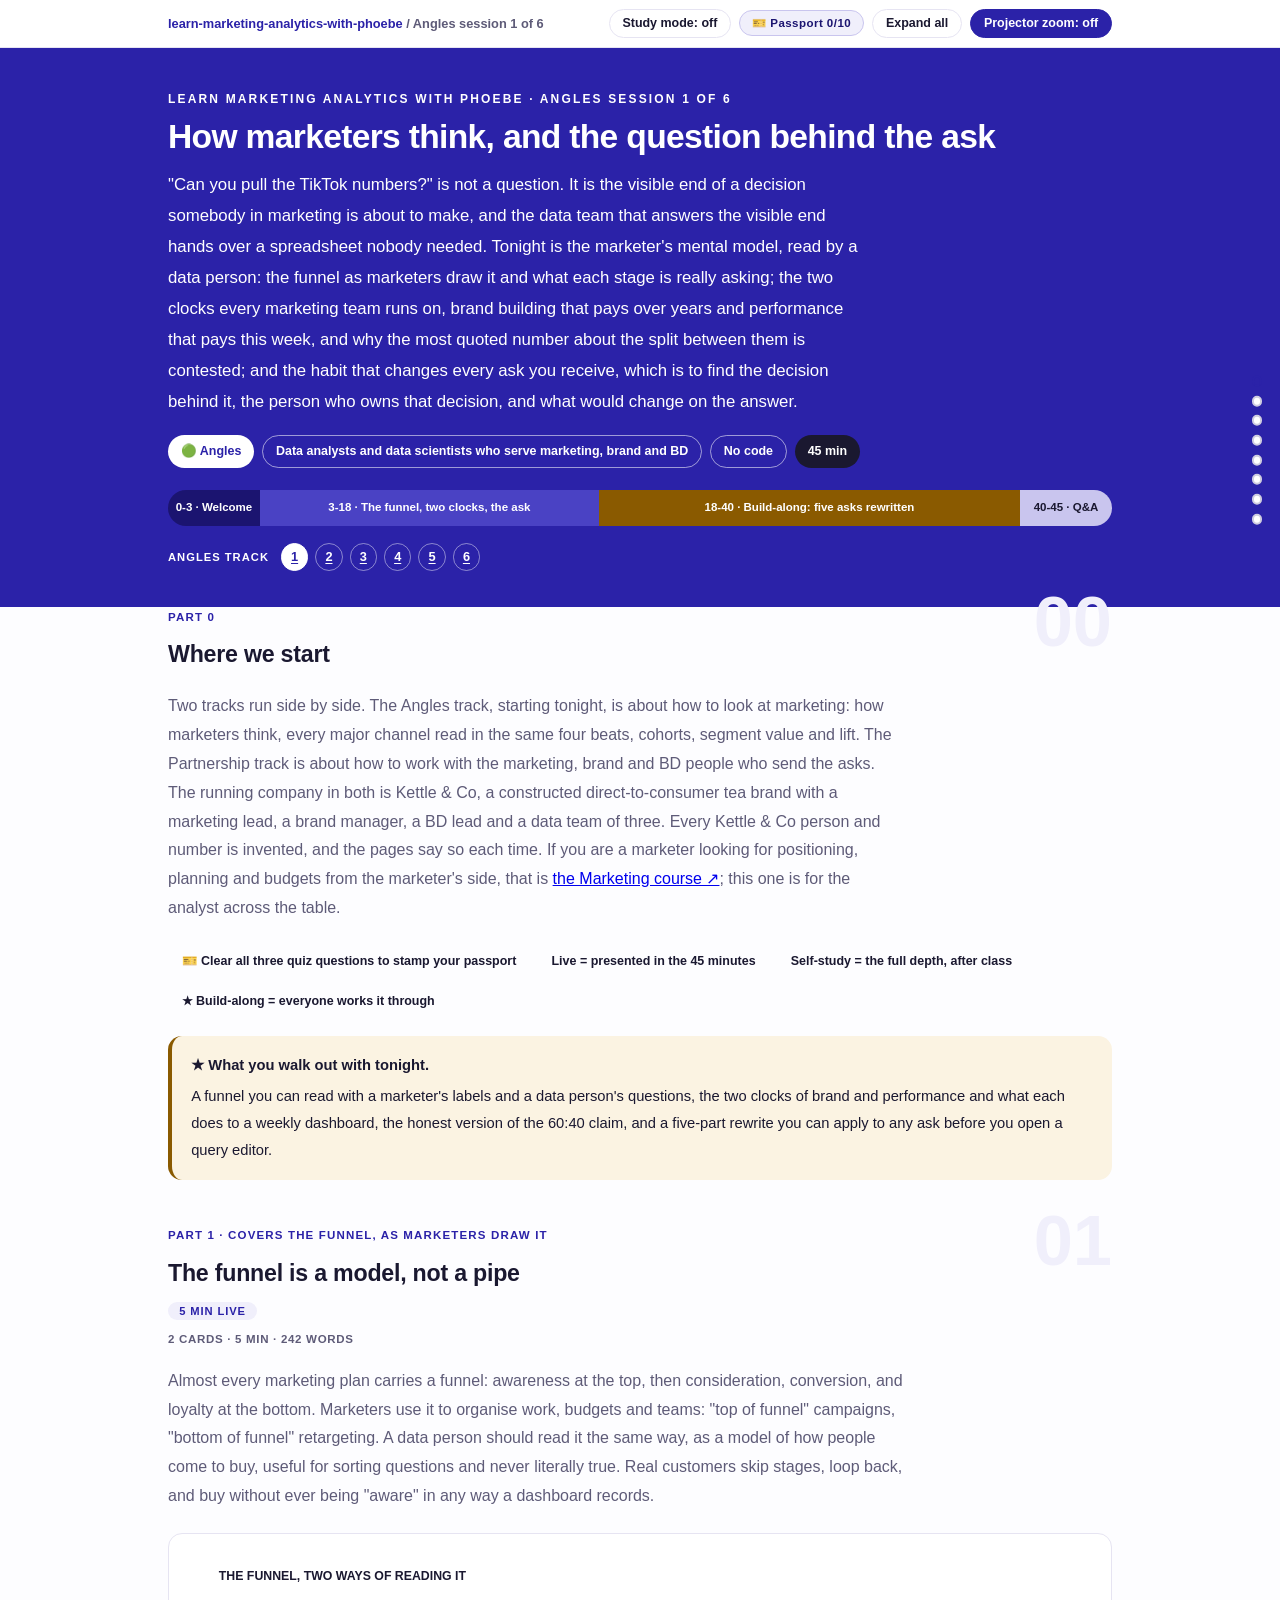
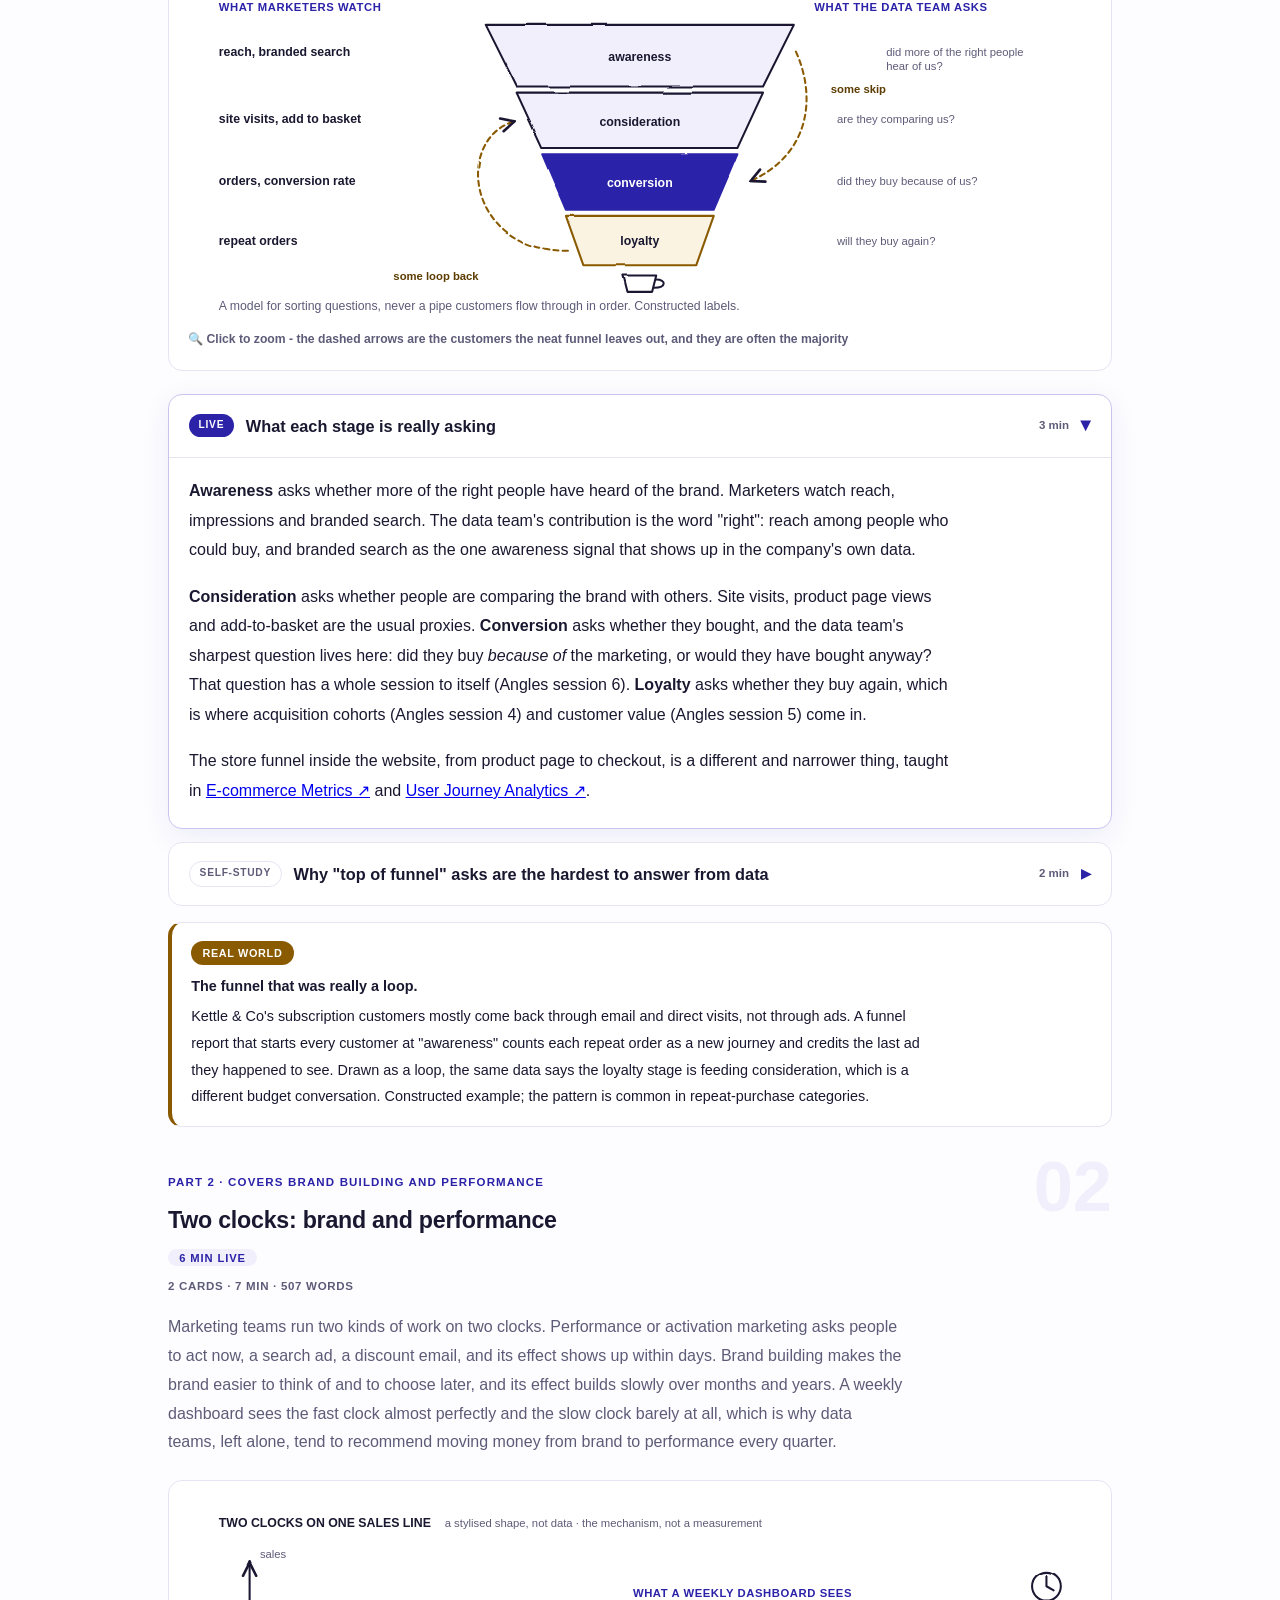
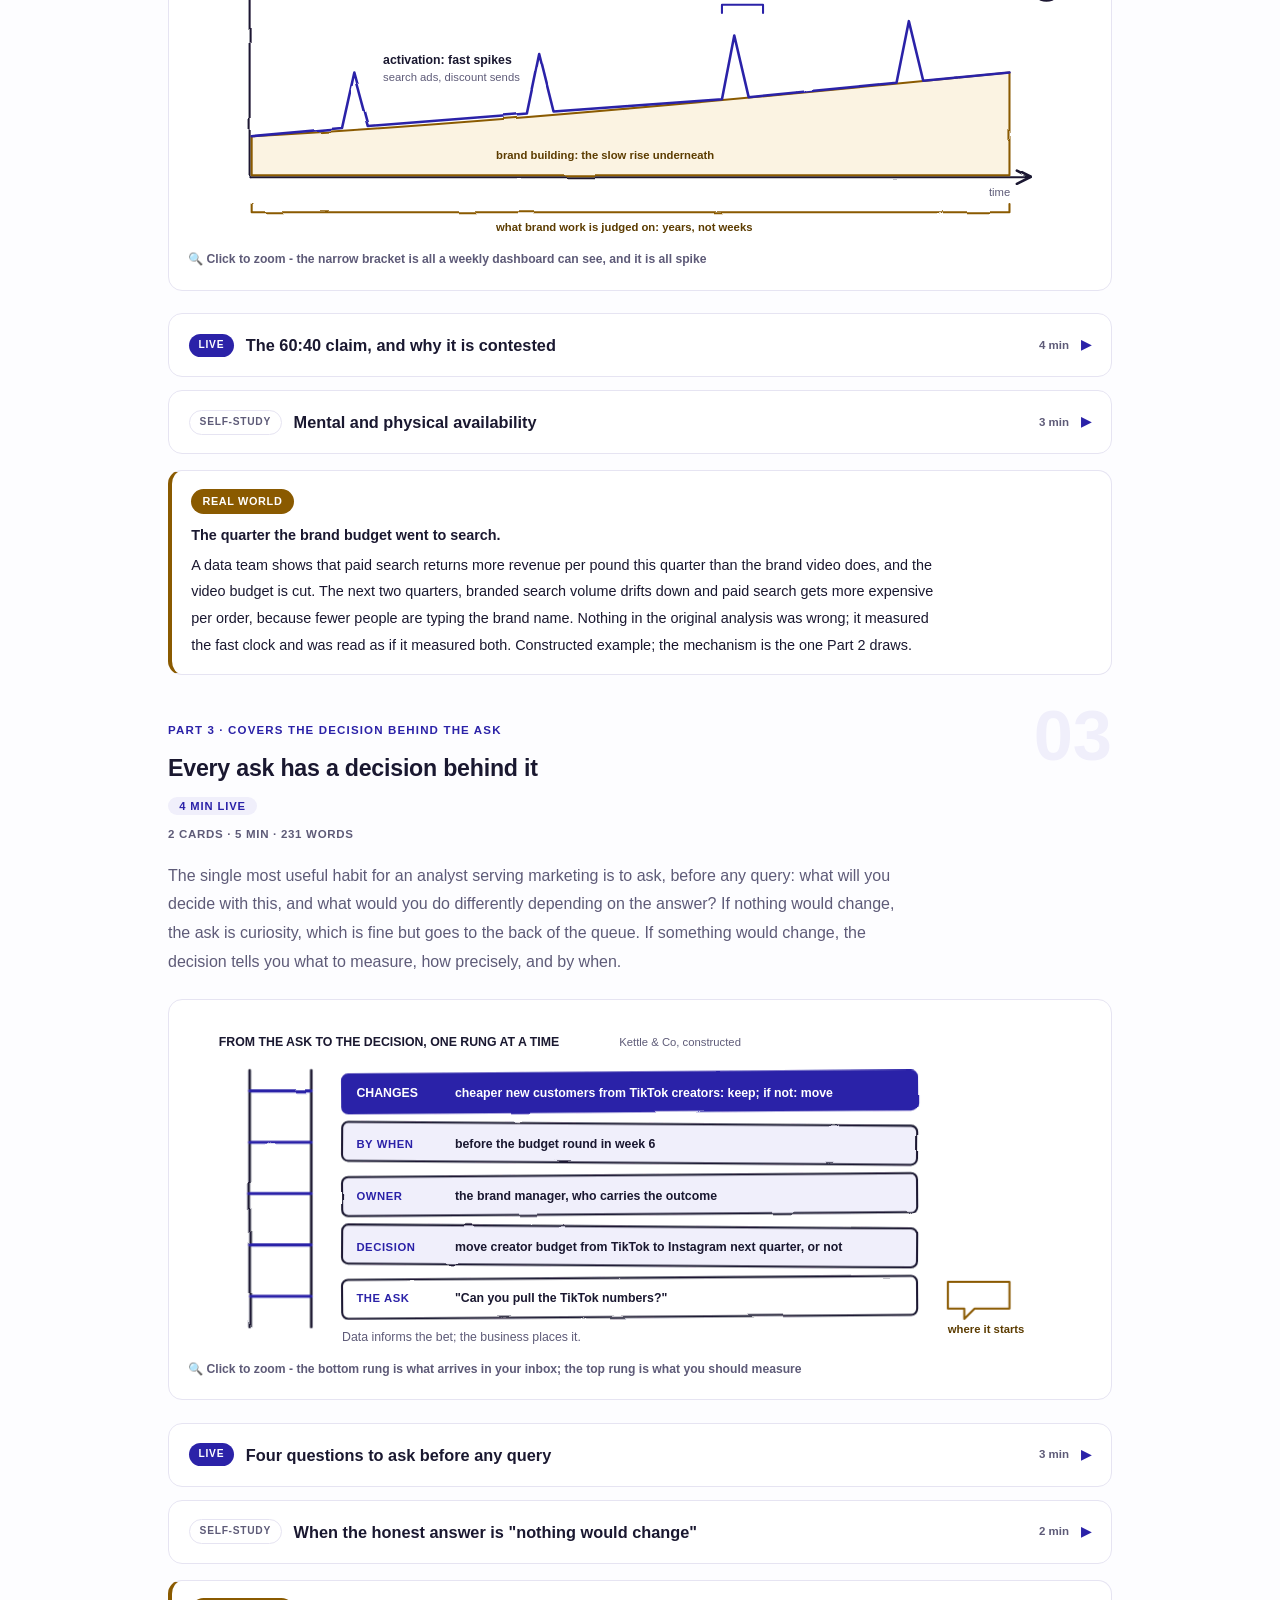
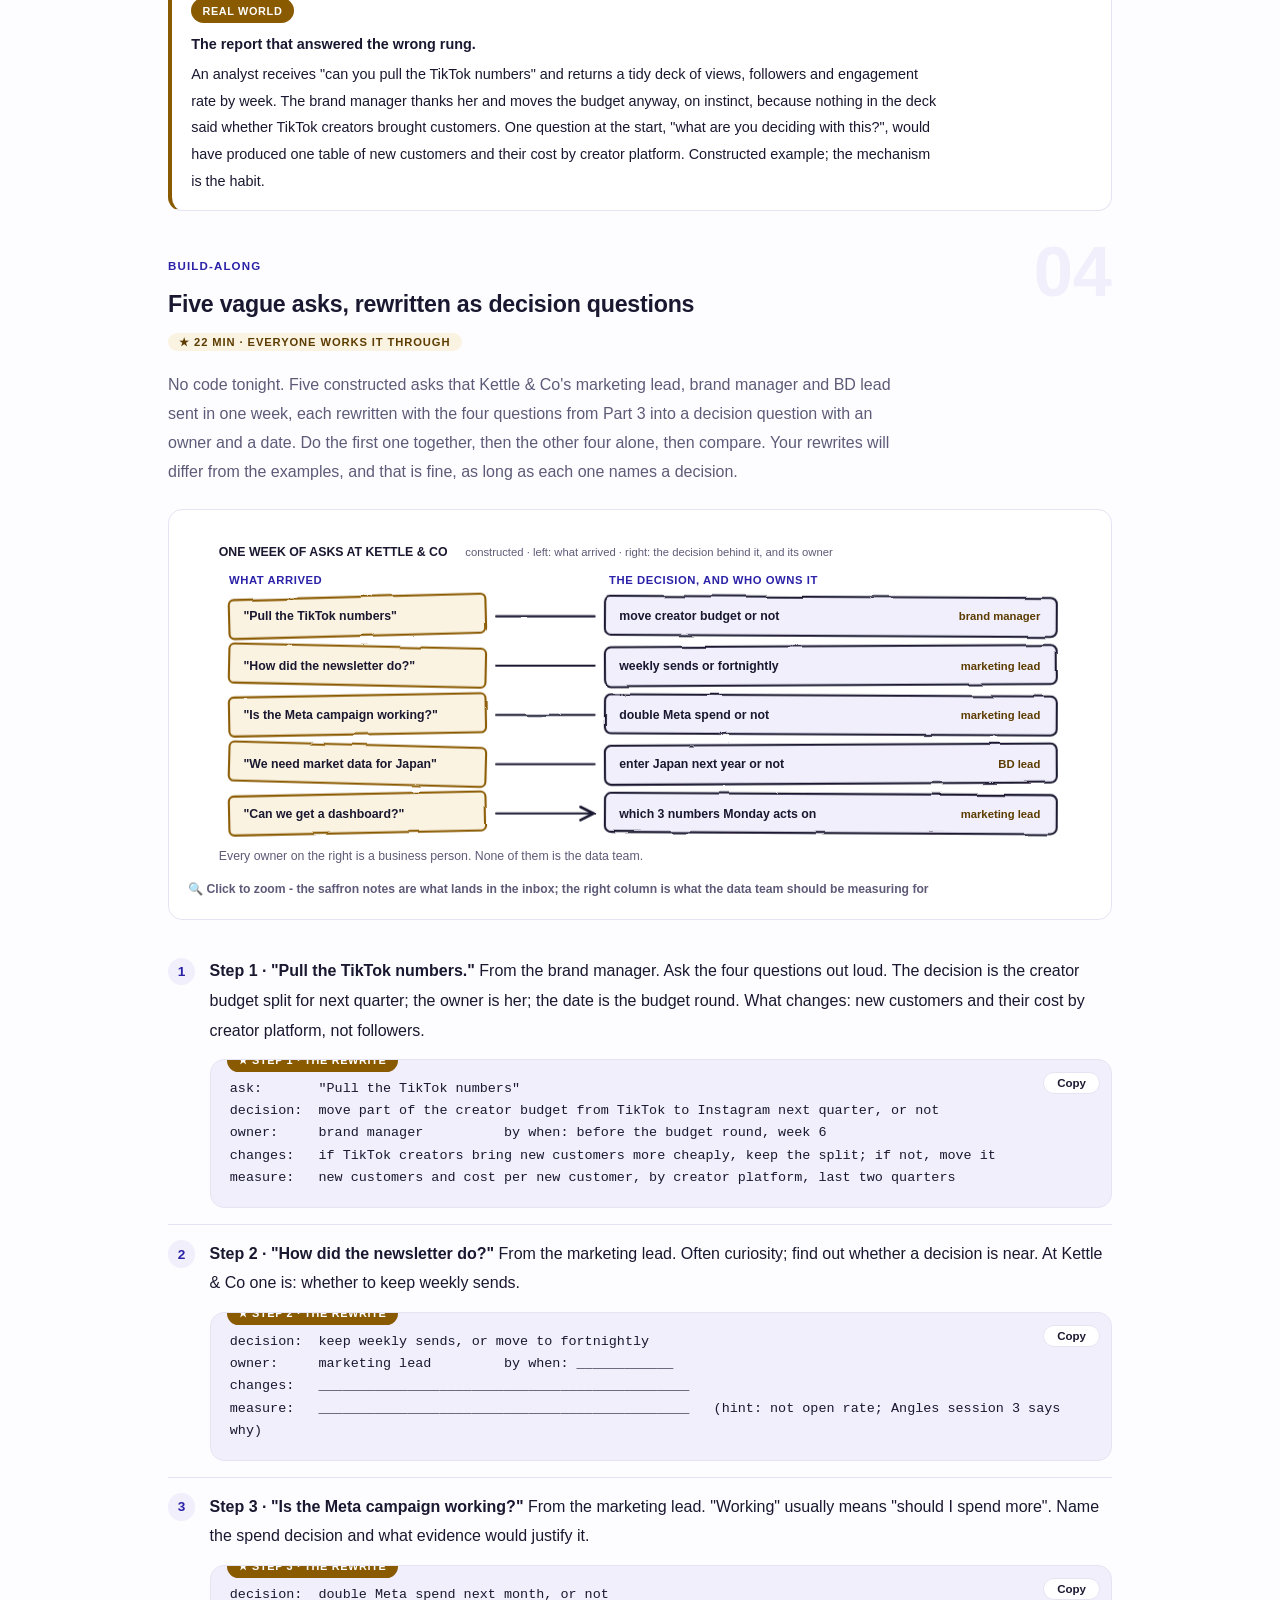
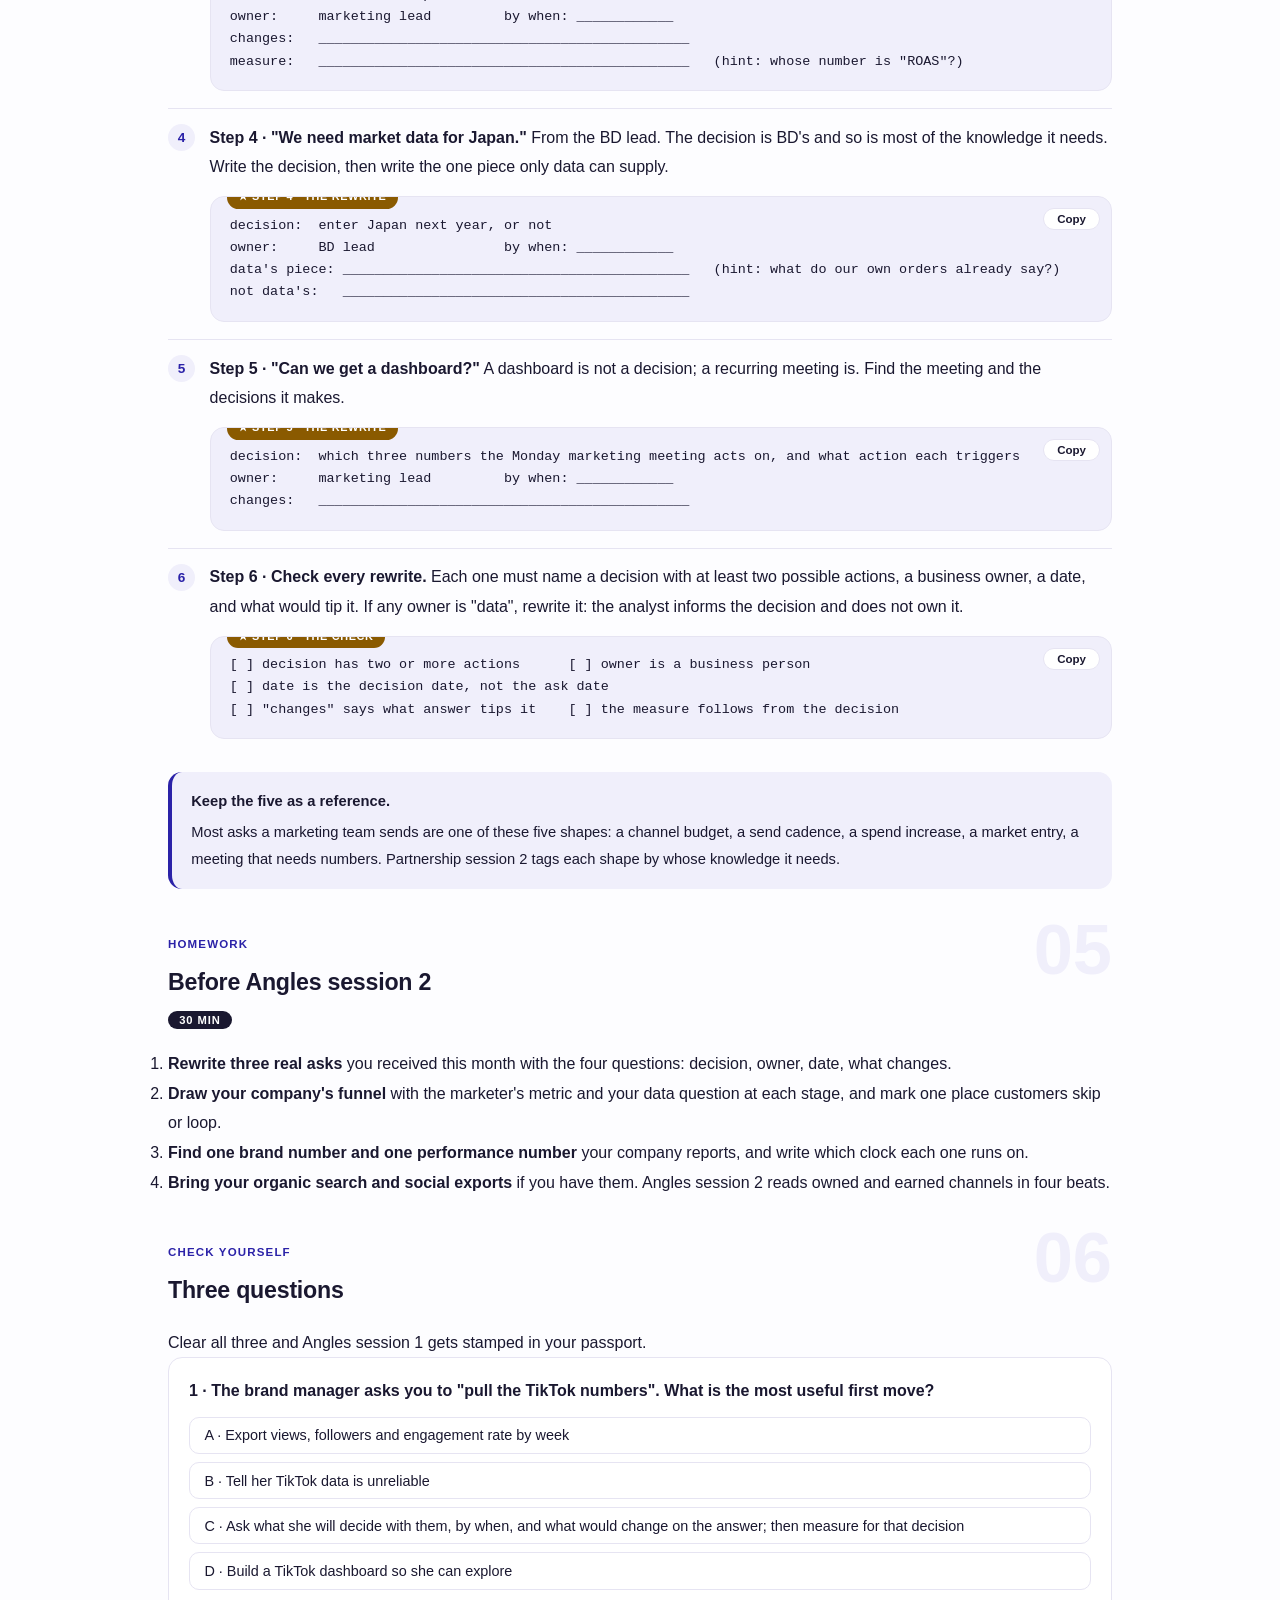
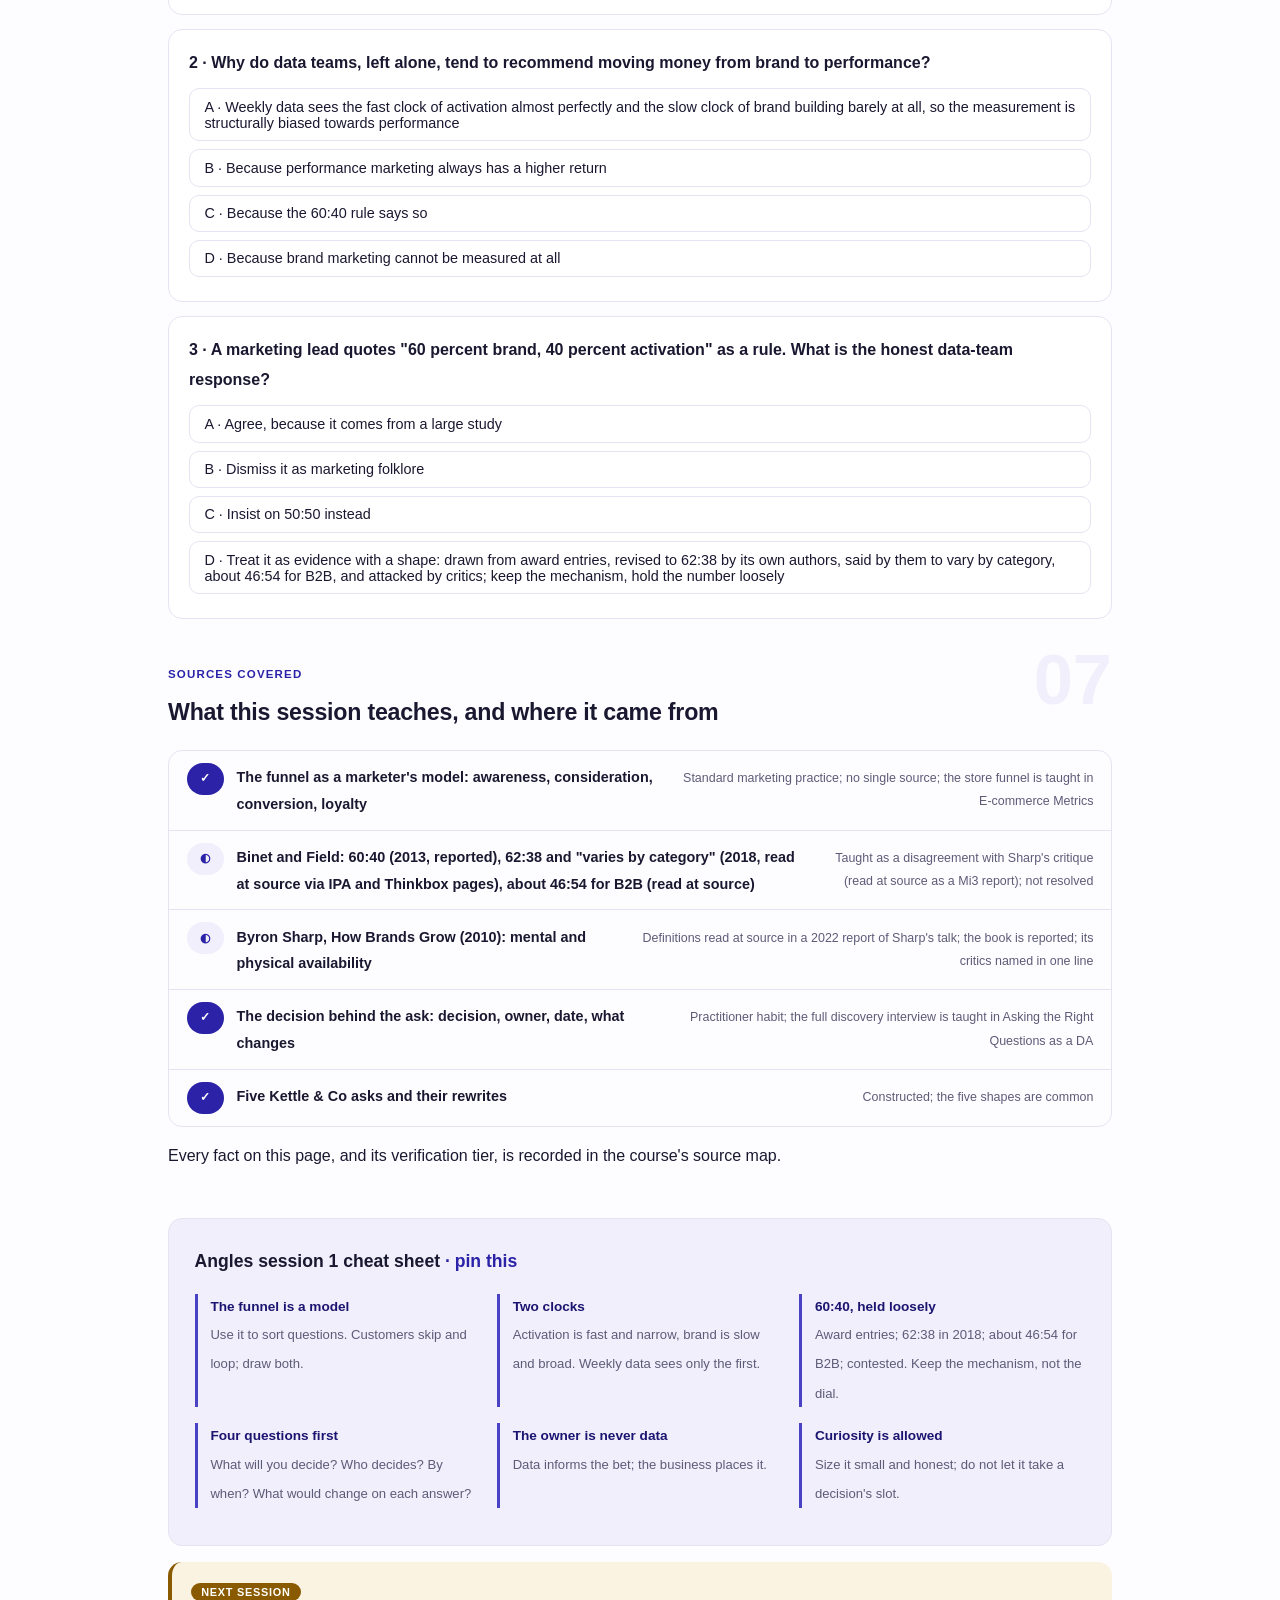
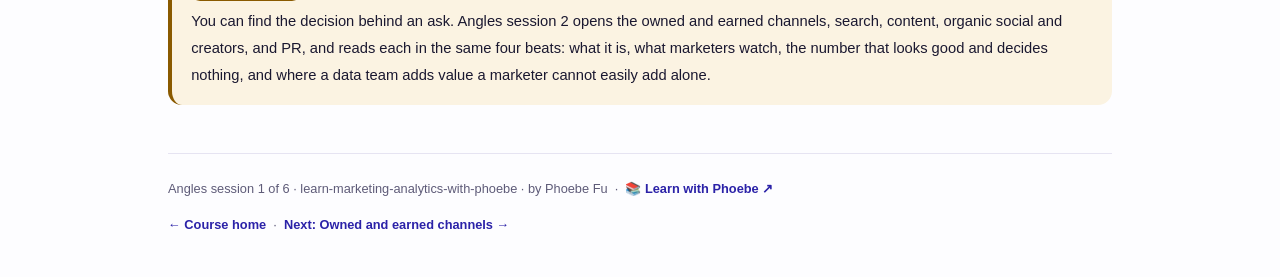
==== commit c33897fa: "Light surfaces everywhere: lightbox, cheat panel, code boxes; contrast and phone-width fixes Every d" ====
--- a/courses/a1-how-marketers-think.html
+++ b/courses/a1-how-marketers-think.html
@@ -19,7 +19,7 @@
 <meta name="twitter:image" content="https://phoebefu6.github.io/learn-marketing-analytics-with-phoebe/assets/og-cover.png">
 <!-- social:end -->
 <title>Angles session 1 · How marketers think, and the question behind the ask - learn marketing analytics with phoebe</title>
-<link rel="stylesheet" href="../assets/style.css?v=3">
+<link rel="stylesheet" href="../assets/style.css?v=19">
 </head>
 <body>
 
@@ -526,6 +526,6 @@
 
 </main>
 
-<script src="../assets/app.js?v=1"></script>
+<script src="../assets/app.js?v=19"></script>
 </body>
 </html>
--- a/assets/style.css
+++ b/assets/style.css
@@ -19,8 +19,8 @@
   --amber-ink: #5C3C00;
   --amber-50: #FBF3E2;
   --paper: #FDFDFF;
-  --code-bg: #17143F;
-  --code-ink: #E6E4F2;
+  --code-bg: #F0EFFB;
+  --code-ink: #1A1830;
   --scrim-rgb: 240,239,251;
   --shadow-rgb: 43,34,168;
   --radius: 14px;
@@ -52,7 +52,7 @@
   font-size: .75rem;
   letter-spacing: .18em;
   text-transform: uppercase;
-  opacity: .85;
+  opacity: 1;
   font-weight: 600;
 }
 .masthead h1 {
@@ -63,7 +63,7 @@
   letter-spacing: -.02em;
 }
 .masthead h1 .accent { color: inherit; }
-.masthead .sub { font-size: 1.05rem; opacity: .92; max-width: 44rem; }
+.masthead .sub { font-size: 1.05rem; opacity: 1; max-width: 44rem; }
 
 .chip-row { display: flex; flex-wrap: wrap; gap: .5rem; margin-top: 1.1rem; }
 .chip {
@@ -77,7 +77,7 @@
   white-space: nowrap;
 }
 .chip.level { background: #fff; color: var(--indigo); }
-.chip.audience { background: rgba(255,255,255,.16); color: #fff; border: 1px solid rgba(255,255,255,.35); }
+.chip.audience { background: rgba(255,255,255,.08); color: #fff; border: 1px solid rgba(255,255,255,.35); }
 .chip.time { background: var(--ink); color: #fff; font-variant-numeric: tabular-nums; }
 
 
@@ -241,7 +241,7 @@
 .pill.light { background: var(--indigo-50); color: var(--indigo); }
 .pill.inkpill { background: var(--ink); color: #fff; }
 .pill.amber, .pill.peach { background: var(--amber); color: #fff; }
-.pill.bare { color: var(--faint); }
+.pill.bare { color: var(--muted); }
 
 /* ---------- 4D grid ---------- */
 .grid-2 { display: grid; grid-template-columns: repeat(auto-fit, minmax(15rem, 1fr)); gap: .8rem; margin: .5rem 0 1rem; }
@@ -270,10 +270,11 @@
 table.clean td:first-child { font-weight: 600; }
 
 /* ---------- prompt boxes ---------- */
-.prompt-box {
+.prompt-box{
   position: relative;
-  background: var(--code-bg);
-  color: var(--code-ink);
+  background: #F0EFFB;
+  border: 1px solid #E6E4F2;
+  color: #1A1830;
   border-radius: var(--radius);
   padding: 1.1rem 1.2rem;
   margin: 1rem 0 1.2rem;
@@ -283,12 +284,12 @@
   white-space: pre-wrap;
   word-break: break-word;
 }
-.prompt-box .label {
+.prompt-box .label{
   position: absolute;
   top: -0.7rem;
   left: 1rem;
-  background: var(--indigo);
-  color: #fff;
+  background: #2B22A8;
+  color: #FFFFFF;
   font-family: "Inter", -apple-system, sans-serif;
   font-size: .68rem;
   font-weight: 700;
@@ -299,13 +300,13 @@
 }
 .prompt-box.bad .label { background: var(--faint); color: var(--ink); }
 .prompt-box.good .label { background: var(--amber); color: #fff; }
-.copy-btn {
+.copy-btn{
   position: absolute;
   top: .7rem;
   right: .7rem;
-  background: rgba(255,255,255,.1);
-  border: 1px solid rgba(255,255,255,.25);
-  color: #fff;
+  background: #FFFFFF;
+  border: 1px solid #E6E4F2;
+  color: #1A1830;
   border-radius: 999px;
   padding: .25rem .8rem;
   font-size: .72rem;
@@ -314,7 +315,7 @@
   font-family: "Inter", -apple-system, sans-serif;
   transition: background .15s ease;
 }
-.copy-btn:hover { background: rgba(255,255,255,.22); }
+.copy-btn:hover { background: #E6E4F2; }
 .copy-btn.copied { background: var(--amber); border-color: var(--amber); color: #fff; }
 
 /* ---------- demo steps ---------- */
@@ -409,7 +410,7 @@
   gap: .4rem;
 }
 
-.lightbox {
+.lightbox{
   position: fixed;
   inset: 0;
   z-index: 100;
@@ -421,8 +422,10 @@
   cursor: zoom-out;
 }
 .lightbox.open { display: flex; }
-.lightbox .inner {
+.lightbox .inner{
   background: #fff;
+  border: 1px solid #E6E4F2;
+  box-shadow: 0 10px 40px rgba(26,24,48,.14);
   border-radius: var(--radius);
   padding: 2rem;
   max-width: 94vw;
@@ -430,13 +433,12 @@
   overflow: auto;
 }
 .lightbox .inner svg, .lightbox .inner img { width: min(88vw, 70rem); height: auto; }
-.lightbox .close-hint {
+.lightbox .close-hint{
   position: fixed;
   top: 1rem; right: 1.4rem;
   color: var(--ink);
   font-size: .8rem;
   font-weight: 600;
-  opacity: .8;
 }
 
 /* ---------- courses covered ---------- */
@@ -455,19 +457,20 @@
 .covered-row .note { margin-left: auto; color: var(--muted); font-size: .78rem; text-align: right; }
 
 /* ---------- cheat sheet footer ---------- */
-.cheat {
-  background: var(--ink);
-  color: #fff;
+.cheat{
+  background: #F0EFFB;
+  border: 1px solid #E6E4F2;
+  color: #1A1830;
   border-radius: var(--radius);
   padding: 1.6rem 1.6rem 1.3rem;
   margin-top: 3rem;
 }
 .cheat h3 { font-size: 1.1rem; margin-bottom: 1rem; }
-.cheat h3 span { color: var(--indigo-soft); }
+.cheat h3 span { color: #2B22A8; }
 .cheat .grid-2 { gap: 1rem; }
 .cheat .cheat-item { border-left: 3px solid var(--indigo-mid); padding-left: .8rem; }
-.cheat .cheat-item b { display: block; font-size: .85rem; color: var(--indigo-soft); }
-.cheat .cheat-item span { font-size: .82rem; opacity: .85; }
+.cheat .cheat-item b { display: block; font-size: .85rem; color: #1B1470; }
+.cheat .cheat-item span { font-size: .82rem; color: #5E5B78; }
 
 footer.pagefoot {
   border-top: 1px solid var(--hairline);
@@ -562,7 +565,7 @@
   margin-top: 1.1rem;
   flex-wrap: wrap;
 }
-.journey .jlabel { font-size: .7rem; font-weight: 700; text-transform: uppercase; letter-spacing: .09em; opacity: .8; margin-right: .3rem; }
+.journey .jlabel { font-size: .7rem; font-weight: 700; text-transform: uppercase; letter-spacing: .09em; opacity: 1; margin-right: .3rem; }
 .journey a {
   width: 1.7rem; height: 1.7rem;
   border-radius: 999px;
@@ -1293,3 +1296,28 @@
 .mk-leave b { color: #7f1d1d; }
 .mk-leave ul { margin: 6px 0 0 1.1rem; }
 .mk-print { margin-top: 10px; }
+
+/* layout-patch-3: phone-width overflow (2026-10-10) */
+.sql-bar { flex-wrap: wrap; }
+@media (max-width: 480px) {
+  .covered-row { flex-wrap: wrap; }
+  .covered-row .note { margin-left: 0; text-align: left; flex-basis: 100%; }
+  details.card summary { flex-wrap: wrap; }
+  details.card summary .mini { white-space: normal; }
+  .wk, .sqlbox, .prompt-box, pre { max-width: 100%; overflow-x: auto; }
+  .mono, code, strong, .note { overflow-wrap: anywhere; }
+  select, input[type=range], label { max-width: 100%; }
+  canvas, svg, img { max-width: 100%; height: auto; }
+  .tree-kids, .tree-node-wrap, .tree-node, .rb-night, .al-row, .gd-field, .tl-row, .sl-row { max-width: 100%; overflow-x: auto; }
+  .tl-cols, .sl-cols, .bb-cols, .ev-cols, [class$="-cols"] { grid-template-columns: 1fr !important; display: grid; }
+  .tl-cols > *, .sl-cols > *, [class$="-cols"] > * { min-width: 0; max-width: 100%; }
+  .mono { white-space: normal; }
+  .er-w, .bb-lab, .tl-lev, .sl-lev { max-width: 100%; white-space: normal; }
+}
+/* contrast-patch-2b */
+.cheat a { color: var(--indigo-deep, var(--ink)); }
+.chip.audience { background: transparent; border-color: rgba(255,255,255,.55); }
+.masthead a, .masthead .sub a { color: #fff; text-decoration: underline; text-underline-offset: 2px; }
+.prompt-box b, .prompt-box strong { color: var(--indigo-deep, var(--ink)); }
+.prompt-box span, .prompt-box em, .prompt-box i { color: inherit; }
+.pp-stamp i { color: var(--ink); }
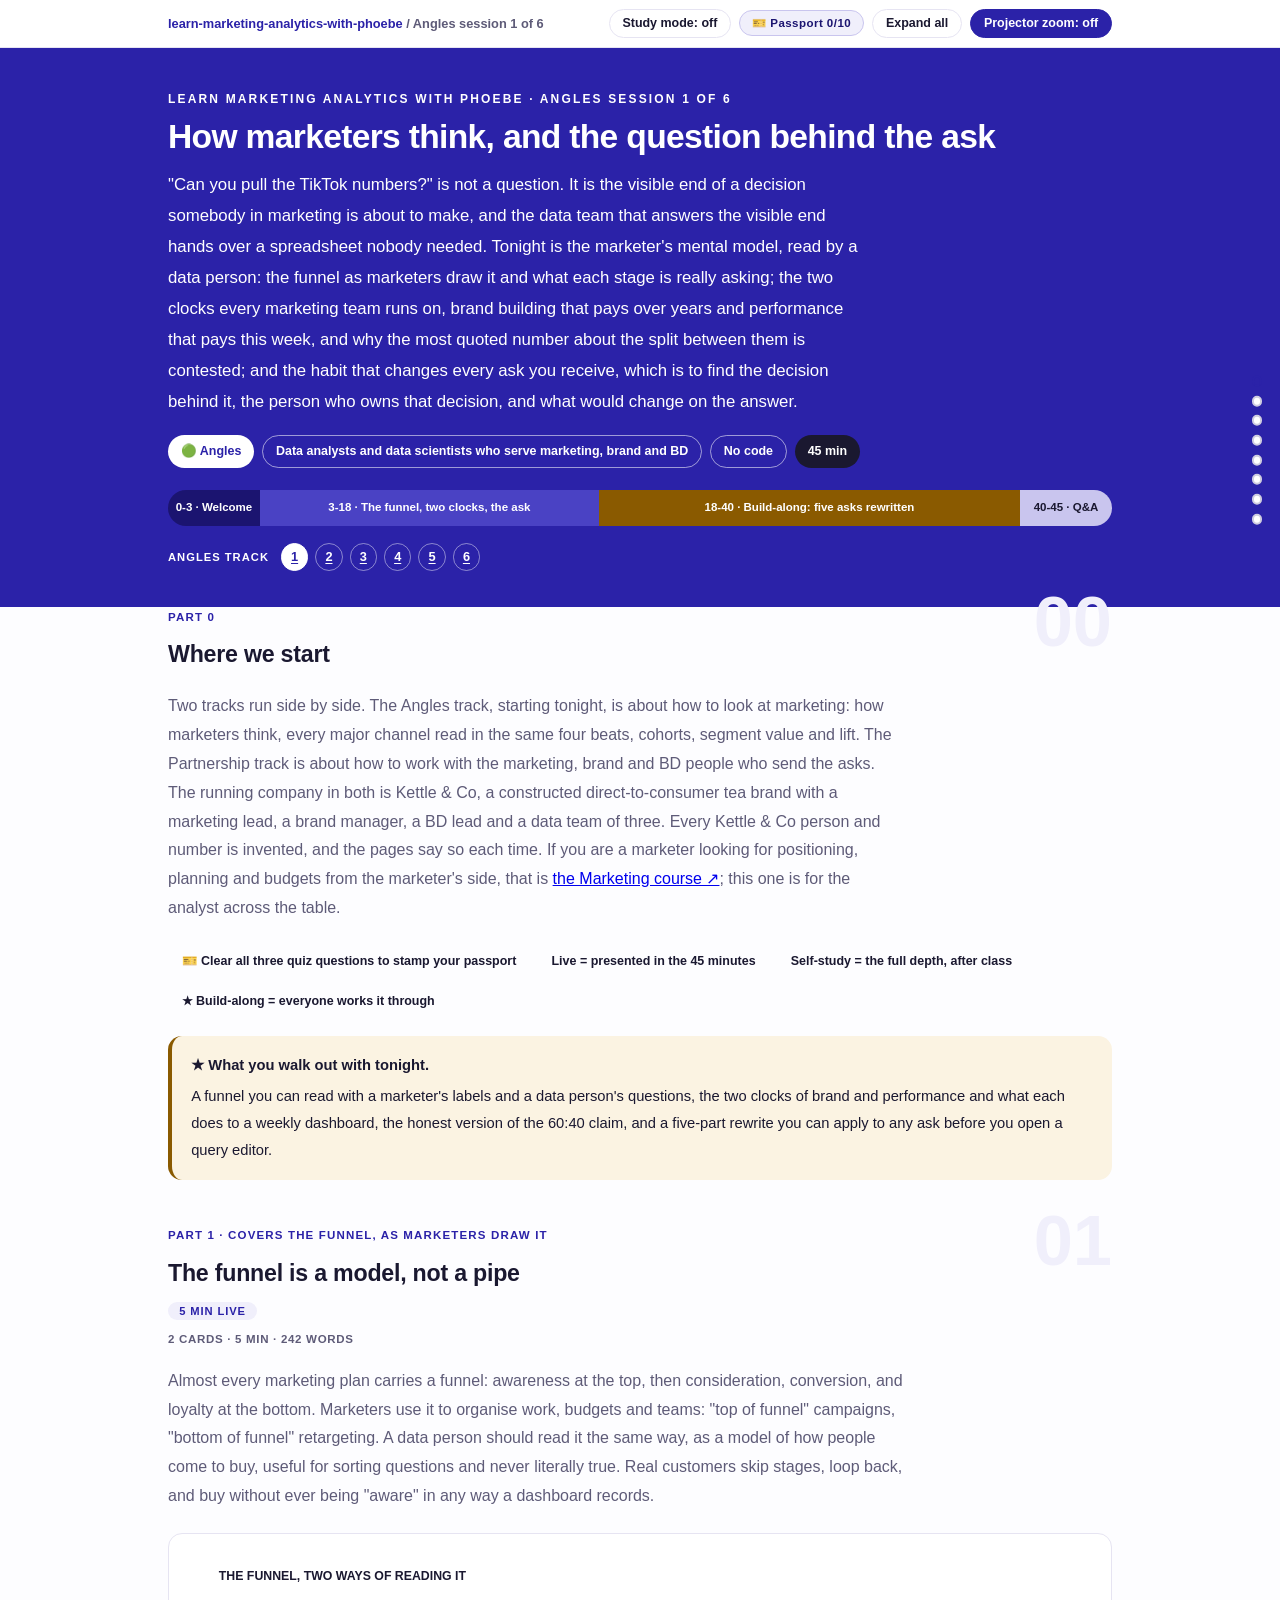
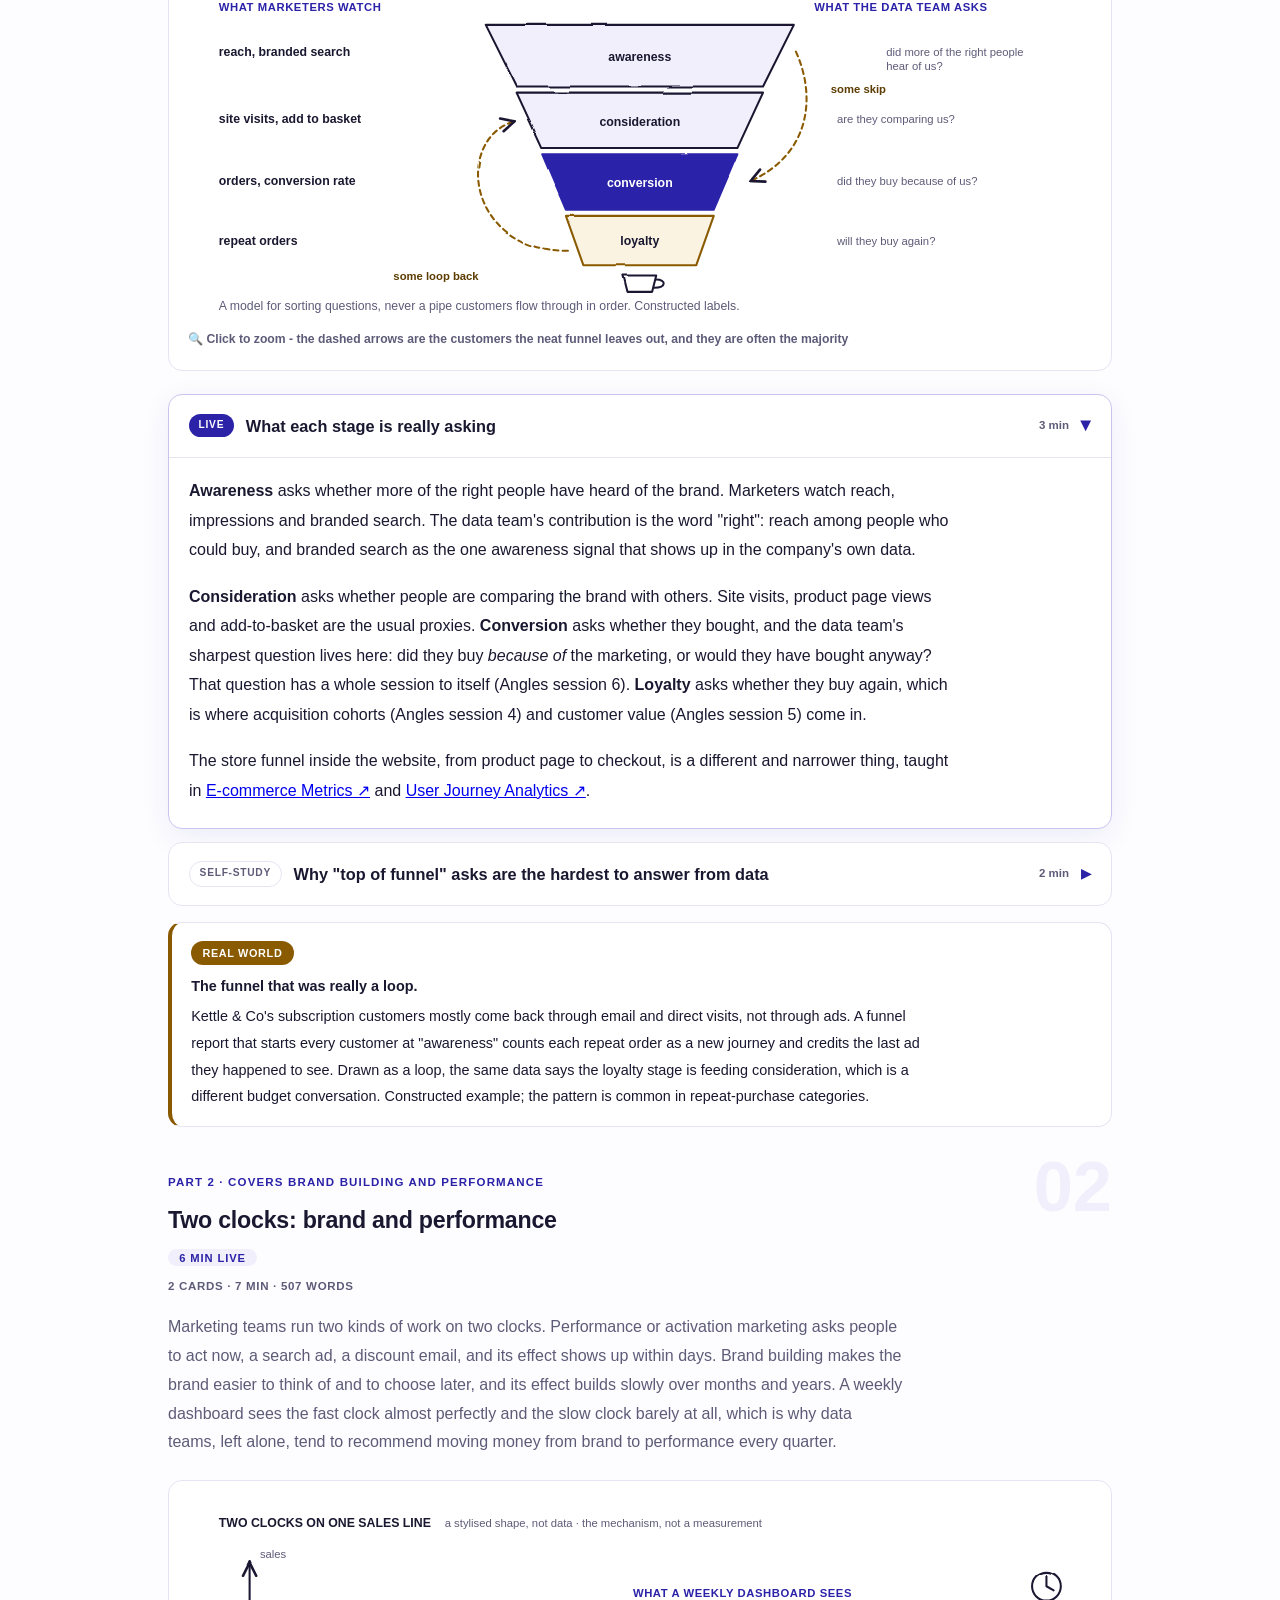
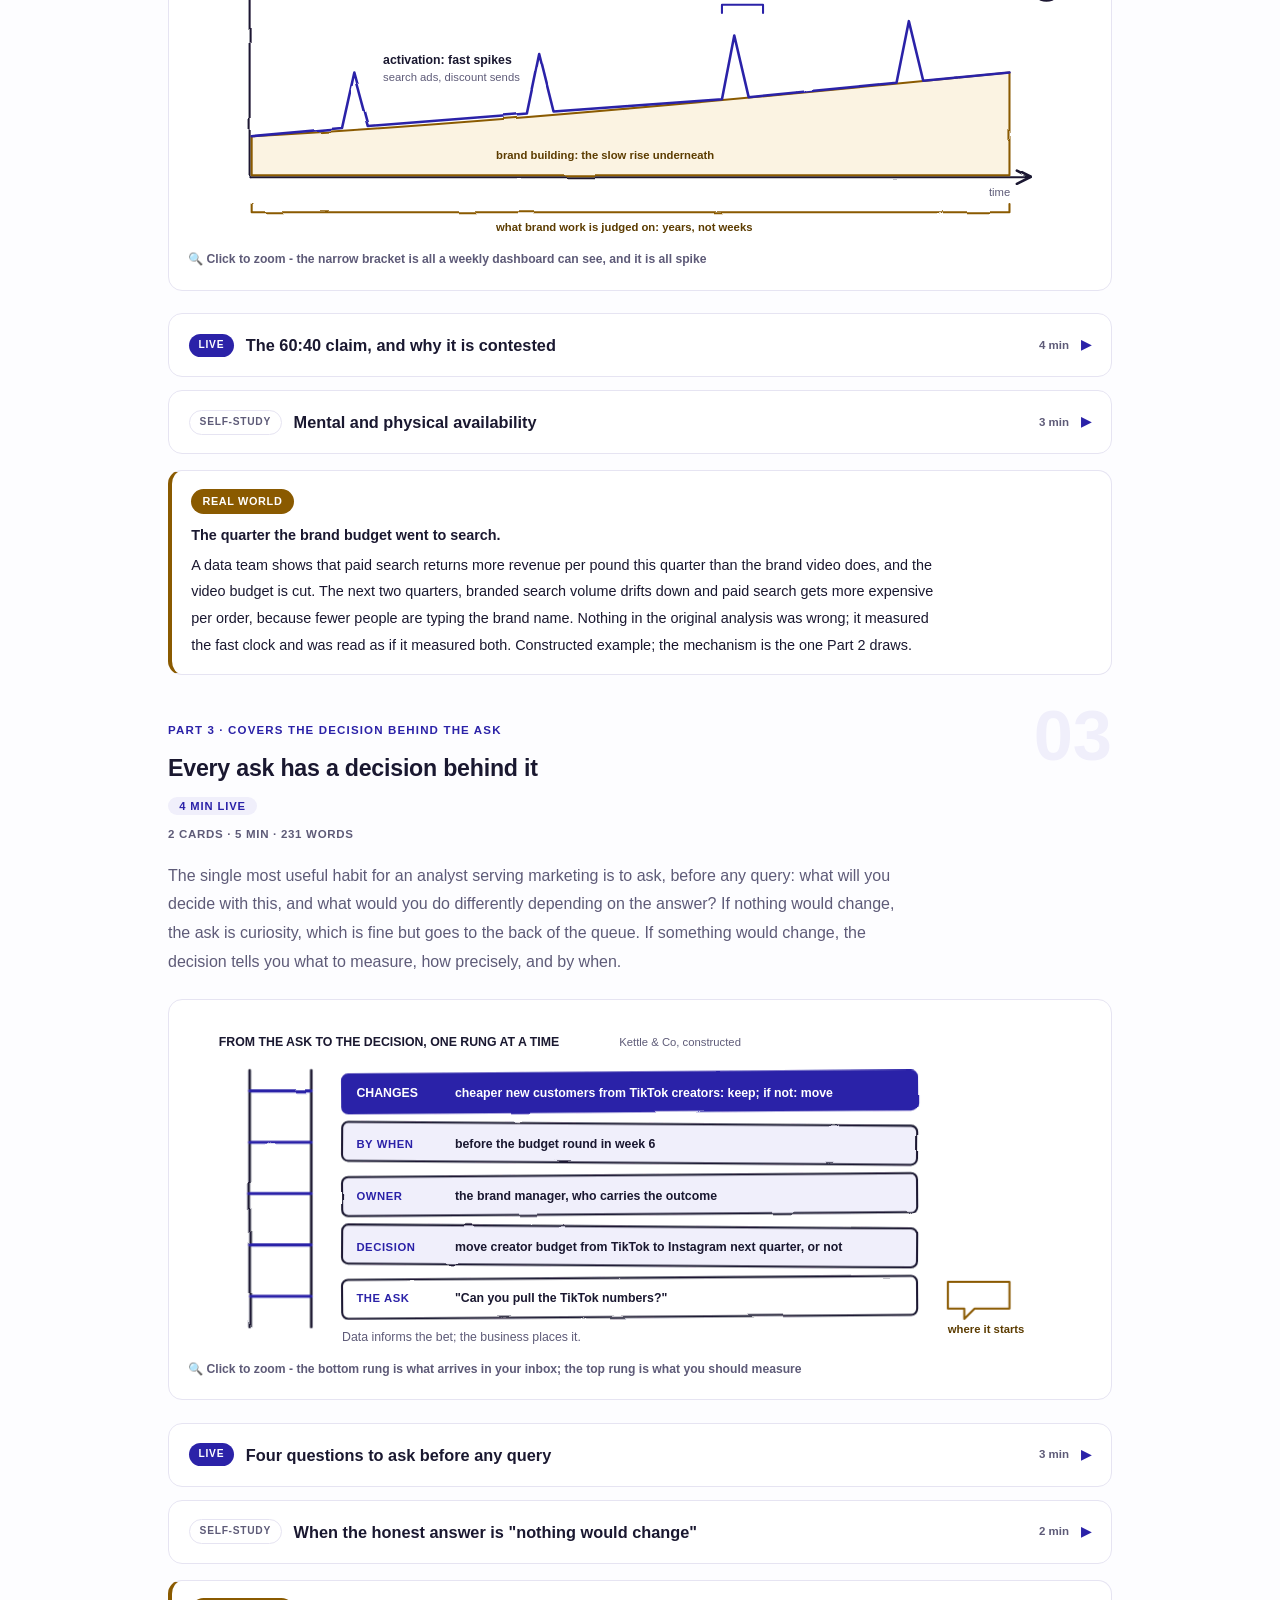
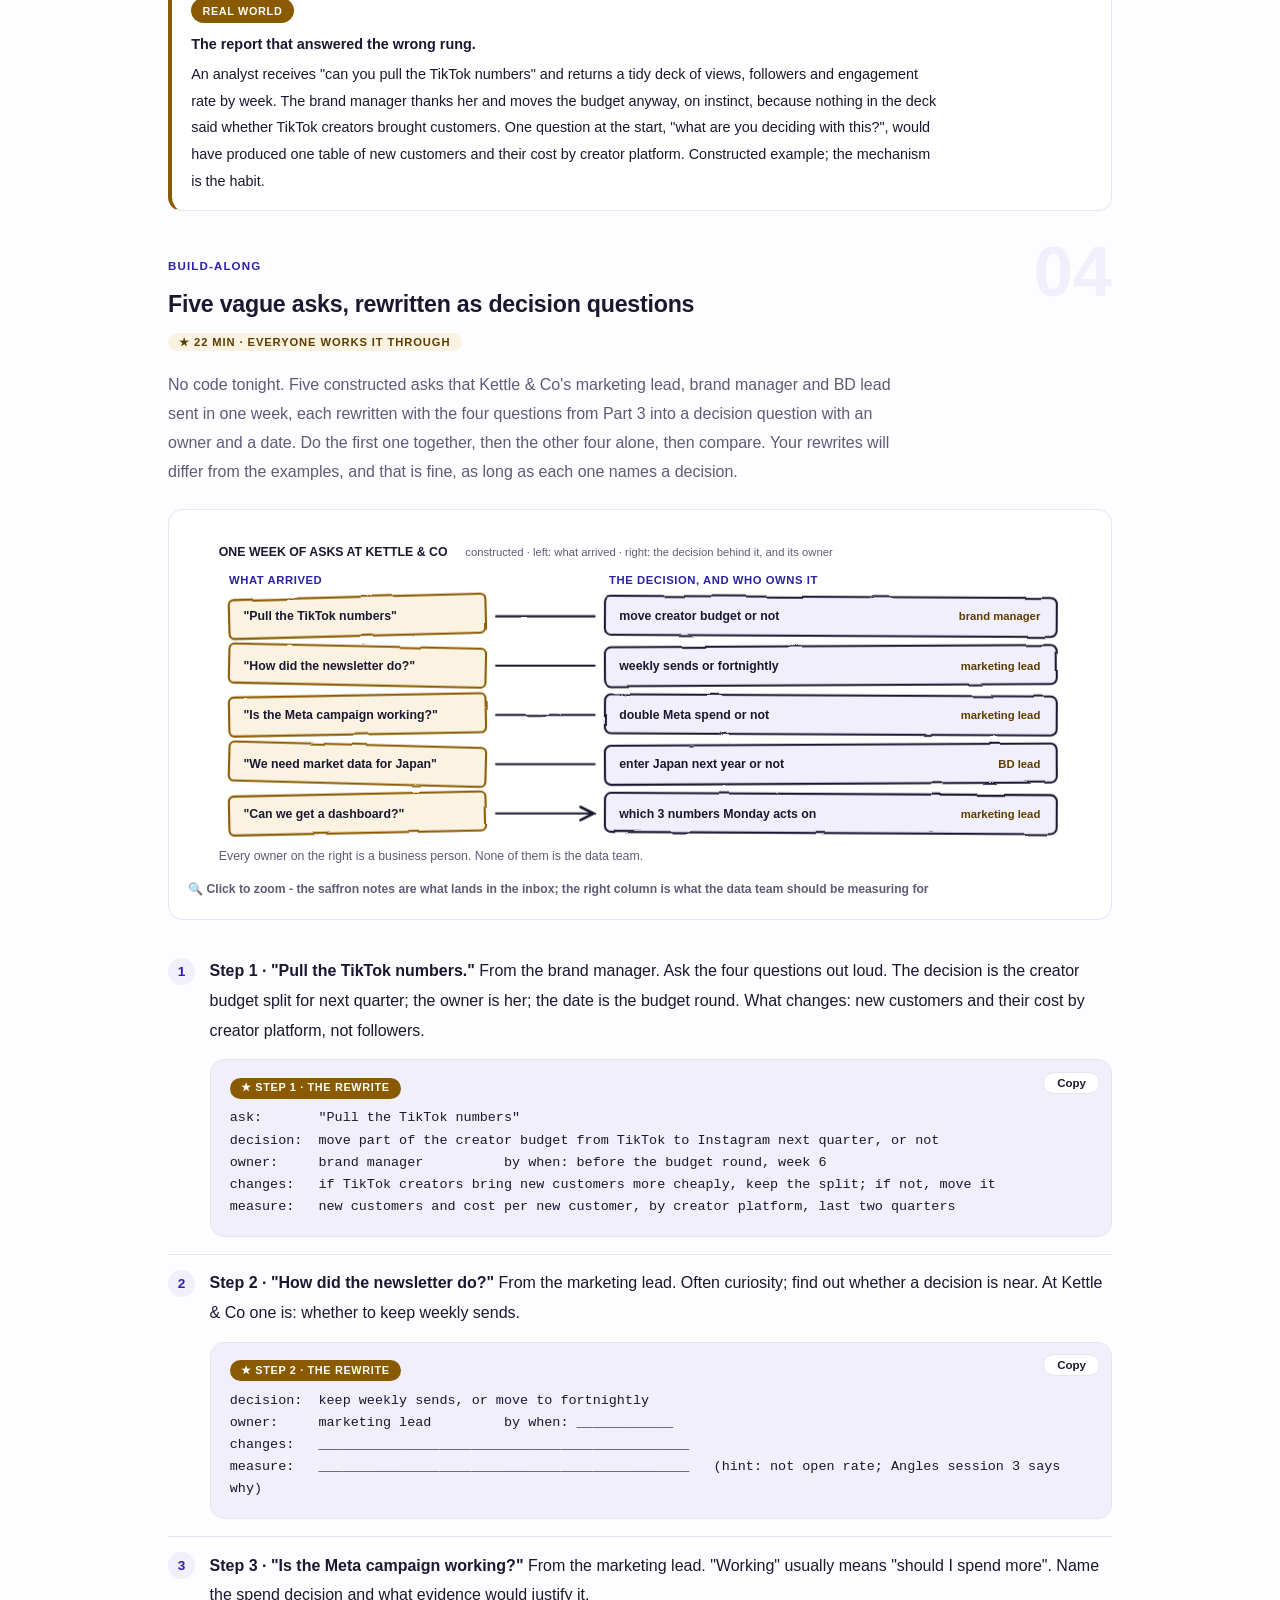
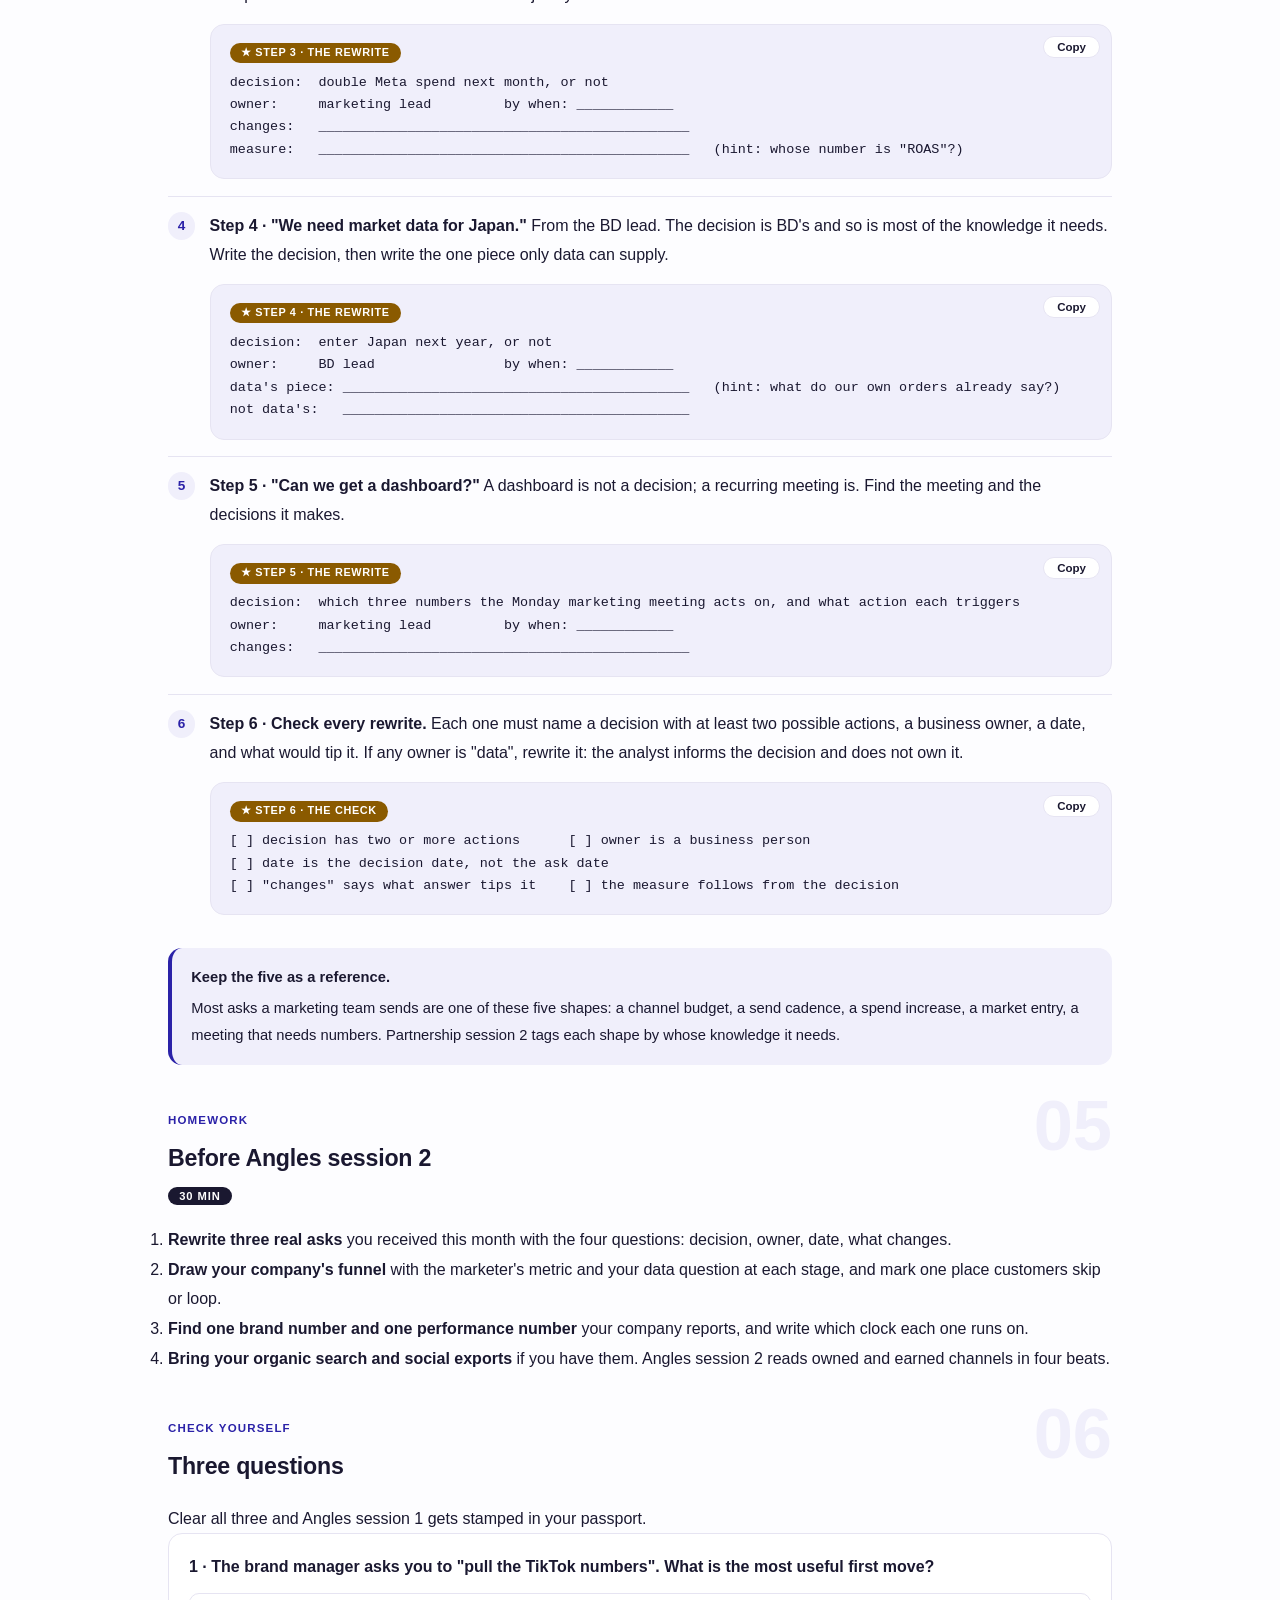
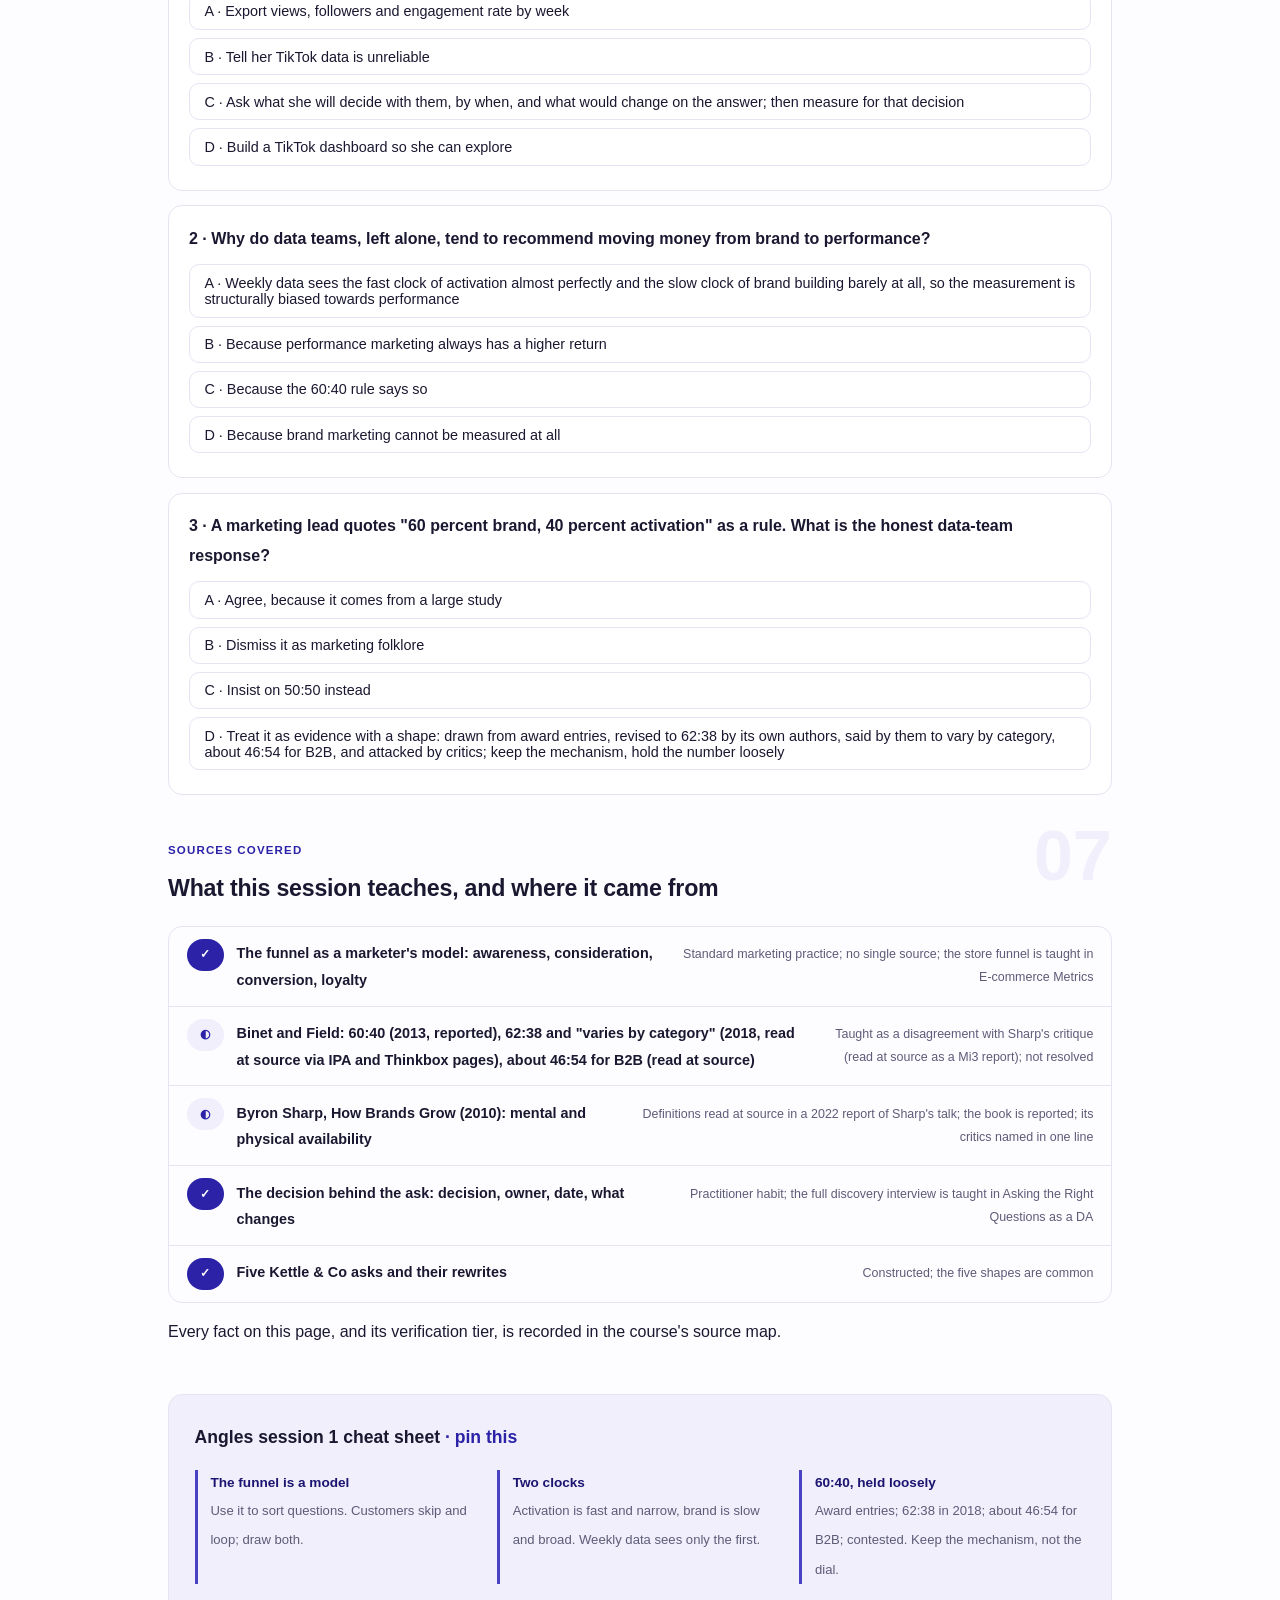
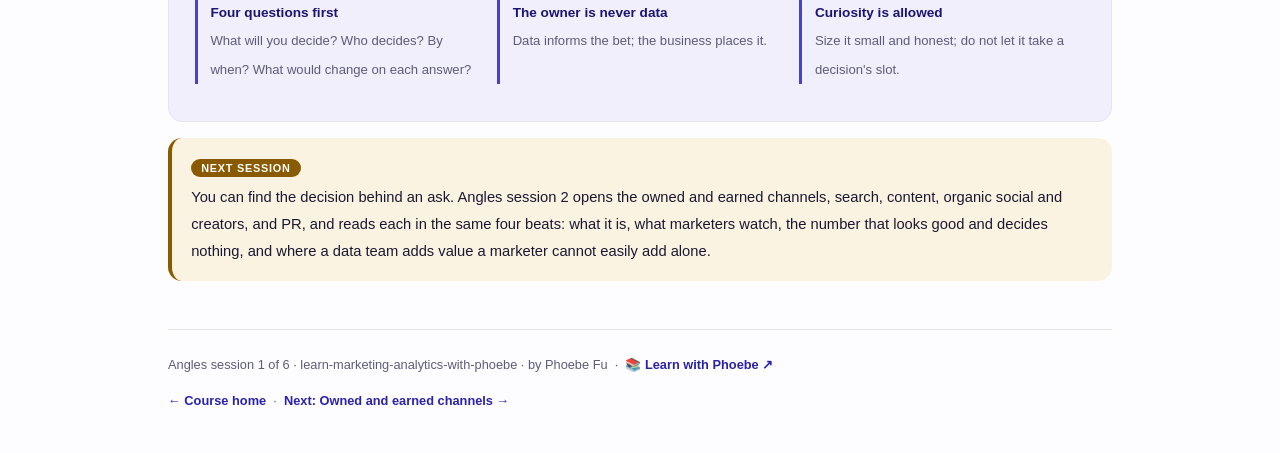
==== commit 3a62f795: "Prompt-box label inside the box: overflow no longer cuts it in half The label hung 0.7rem above the " ====
--- a/courses/a1-how-marketers-think.html
+++ b/courses/a1-how-marketers-think.html
@@ -19,7 +19,7 @@
 <meta name="twitter:image" content="https://phoebefu6.github.io/learn-marketing-analytics-with-phoebe/assets/og-cover.png">
 <!-- social:end -->
 <title>Angles session 1 · How marketers think, and the question behind the ask - learn marketing analytics with phoebe</title>
-<link rel="stylesheet" href="../assets/style.css?v=19">
+<link rel="stylesheet" href="../assets/style.css?v=20">
 </head>
 <body>
 
--- a/assets/style.css
+++ b/assets/style.css
@@ -1321,3 +1321,8 @@
 .prompt-box b, .prompt-box strong { color: var(--indigo-deep, var(--ink)); }
 .prompt-box span, .prompt-box em, .prompt-box i { color: inherit; }
 .pp-stamp i { color: var(--ink); }
+
+/* Prompt-box label sits inside the box (2026-10-12). Hanging it 0.7rem above the edge let any
+   overflow:auto parent cut it in half; in normal flow nothing can clip it. The right margin
+   keeps it clear of the Copy button; long labels wrap instead of running under it. */
+.prompt-box > .label{ position: static; display: table; margin: 0 5.2rem .55rem 0; white-space: normal; line-height: 1.45; }
